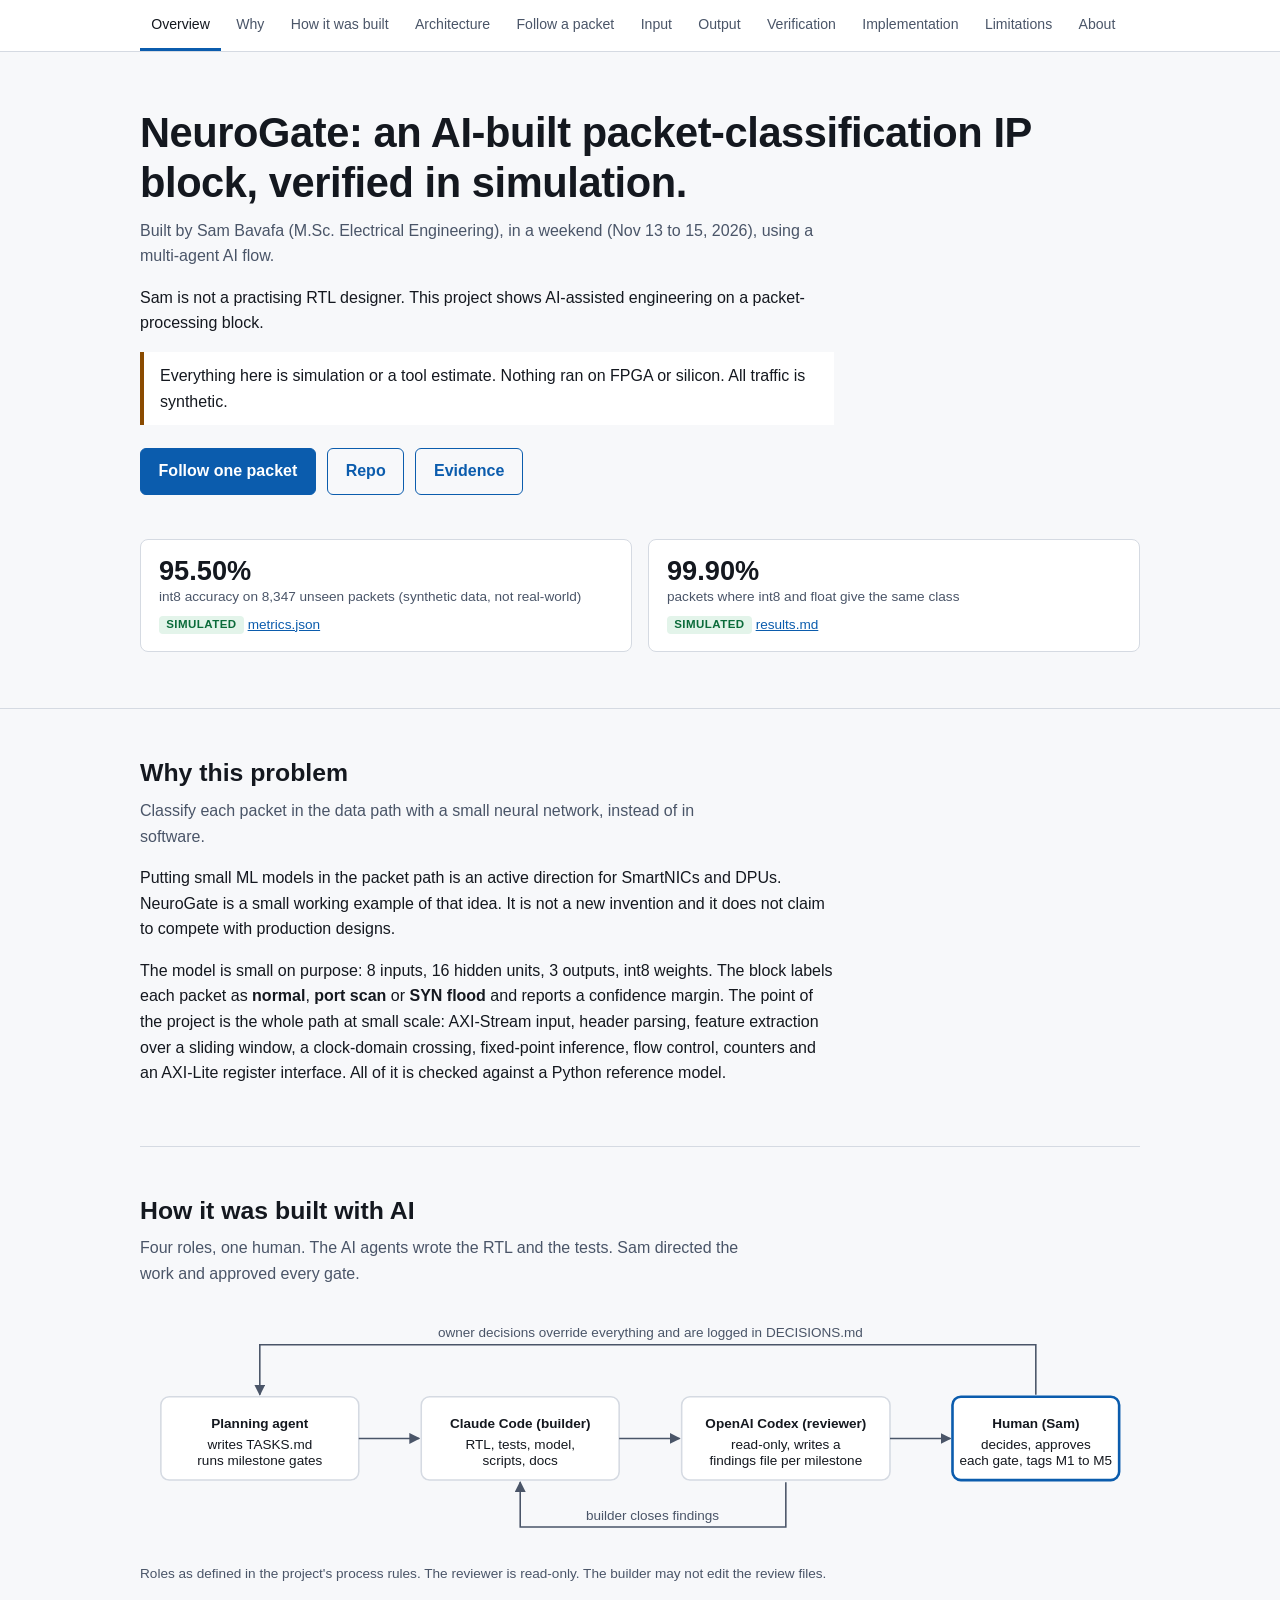
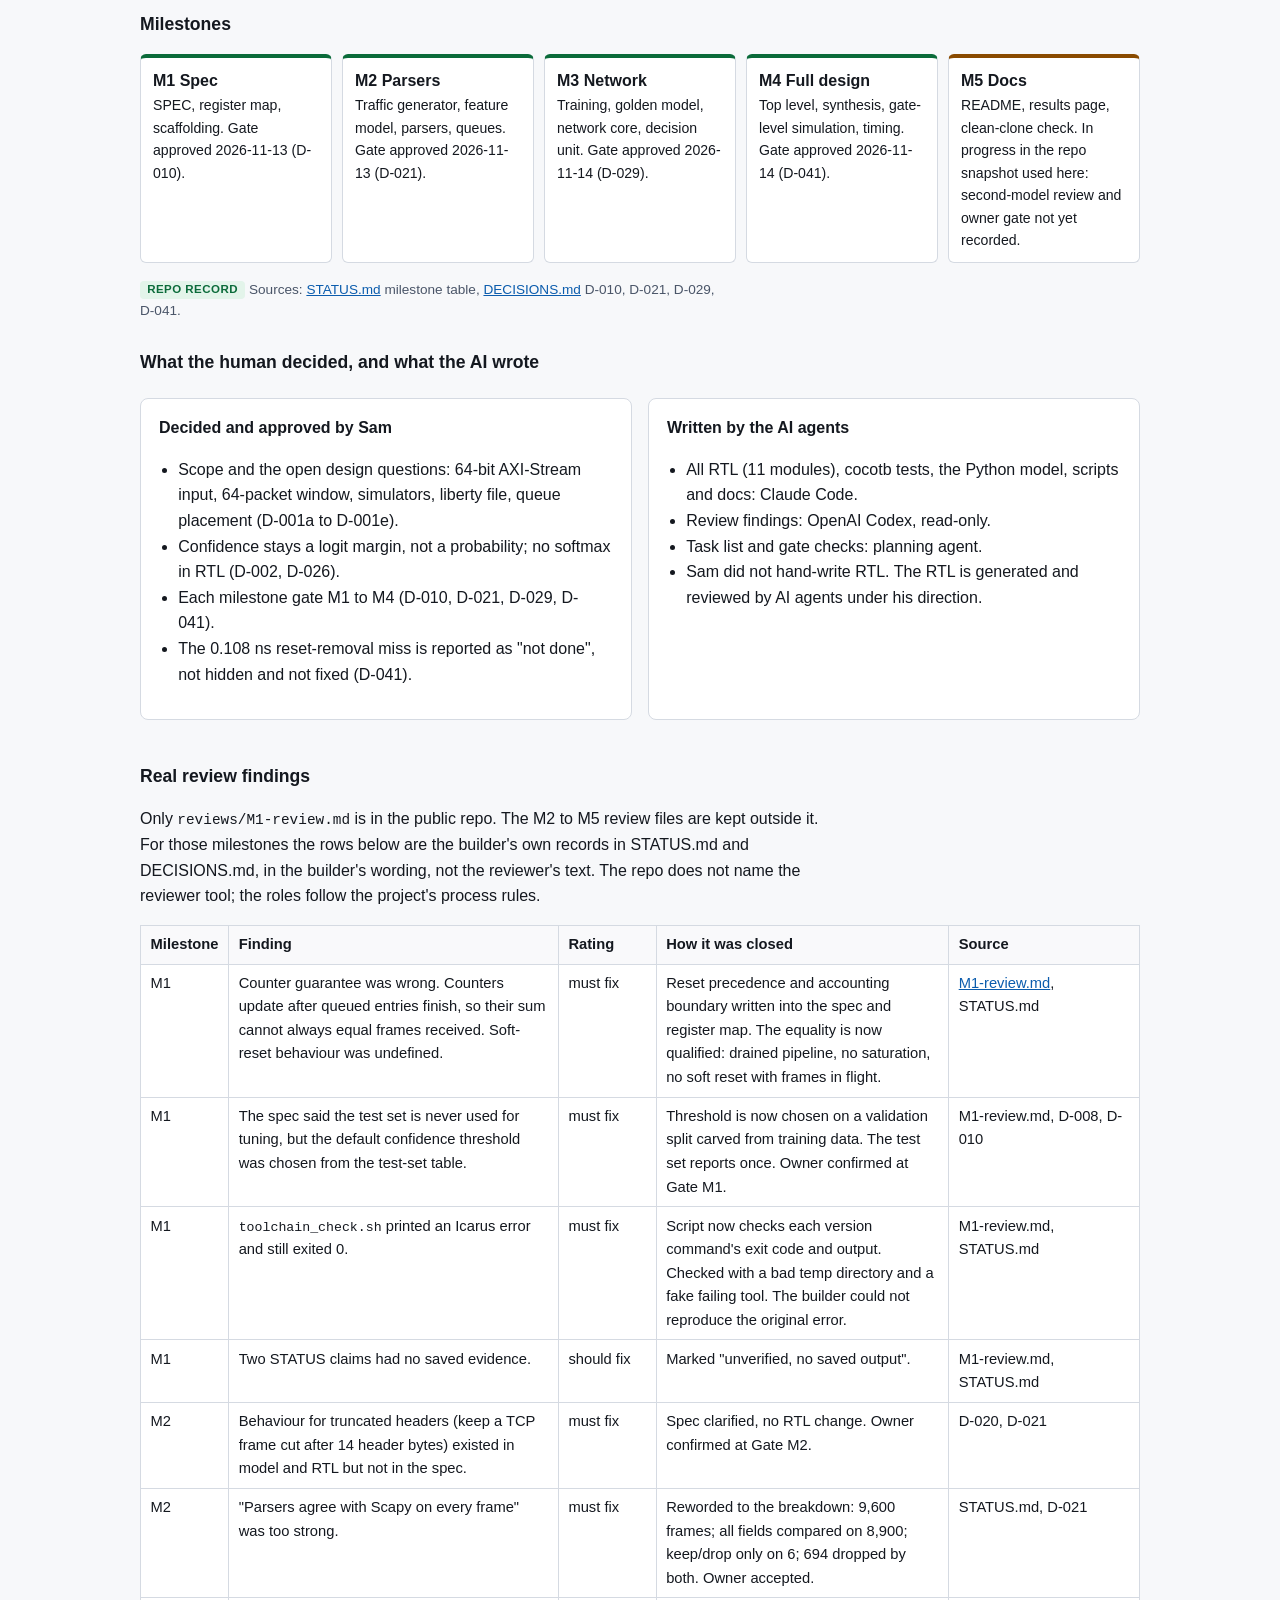
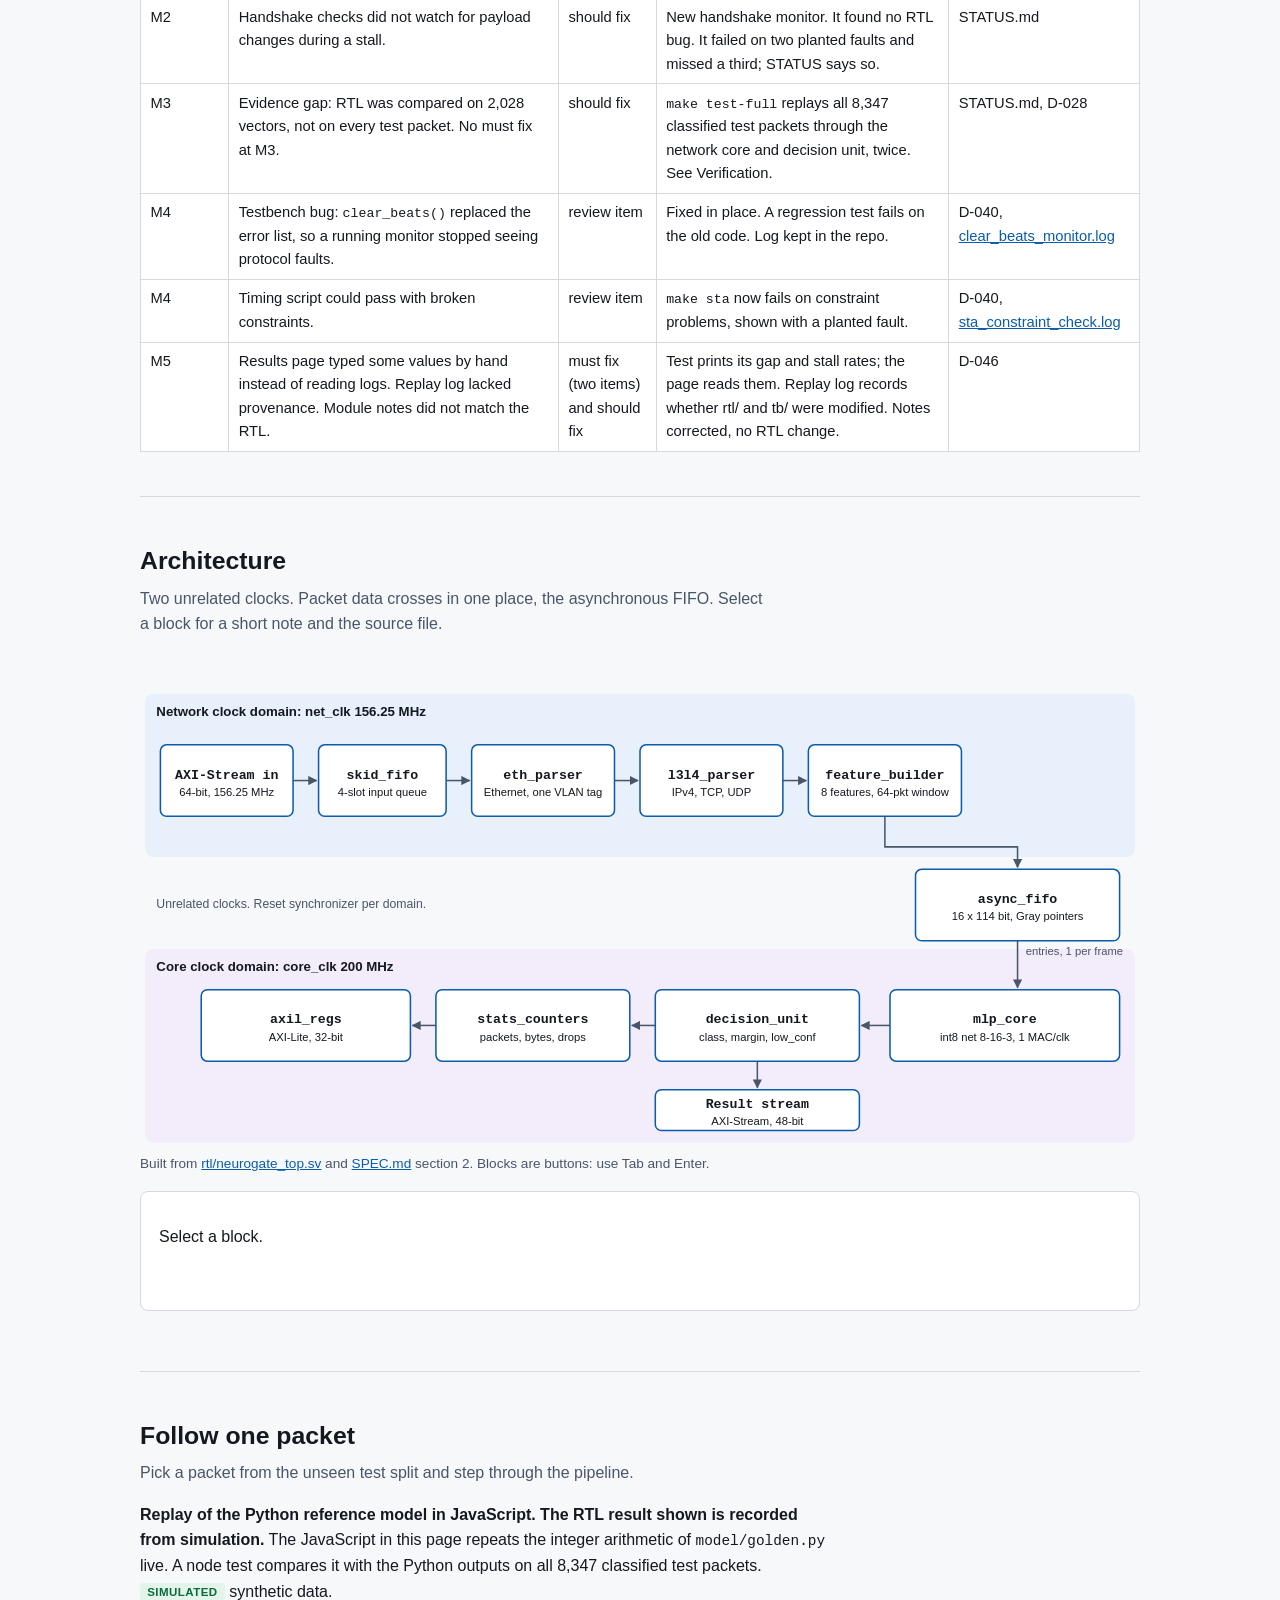
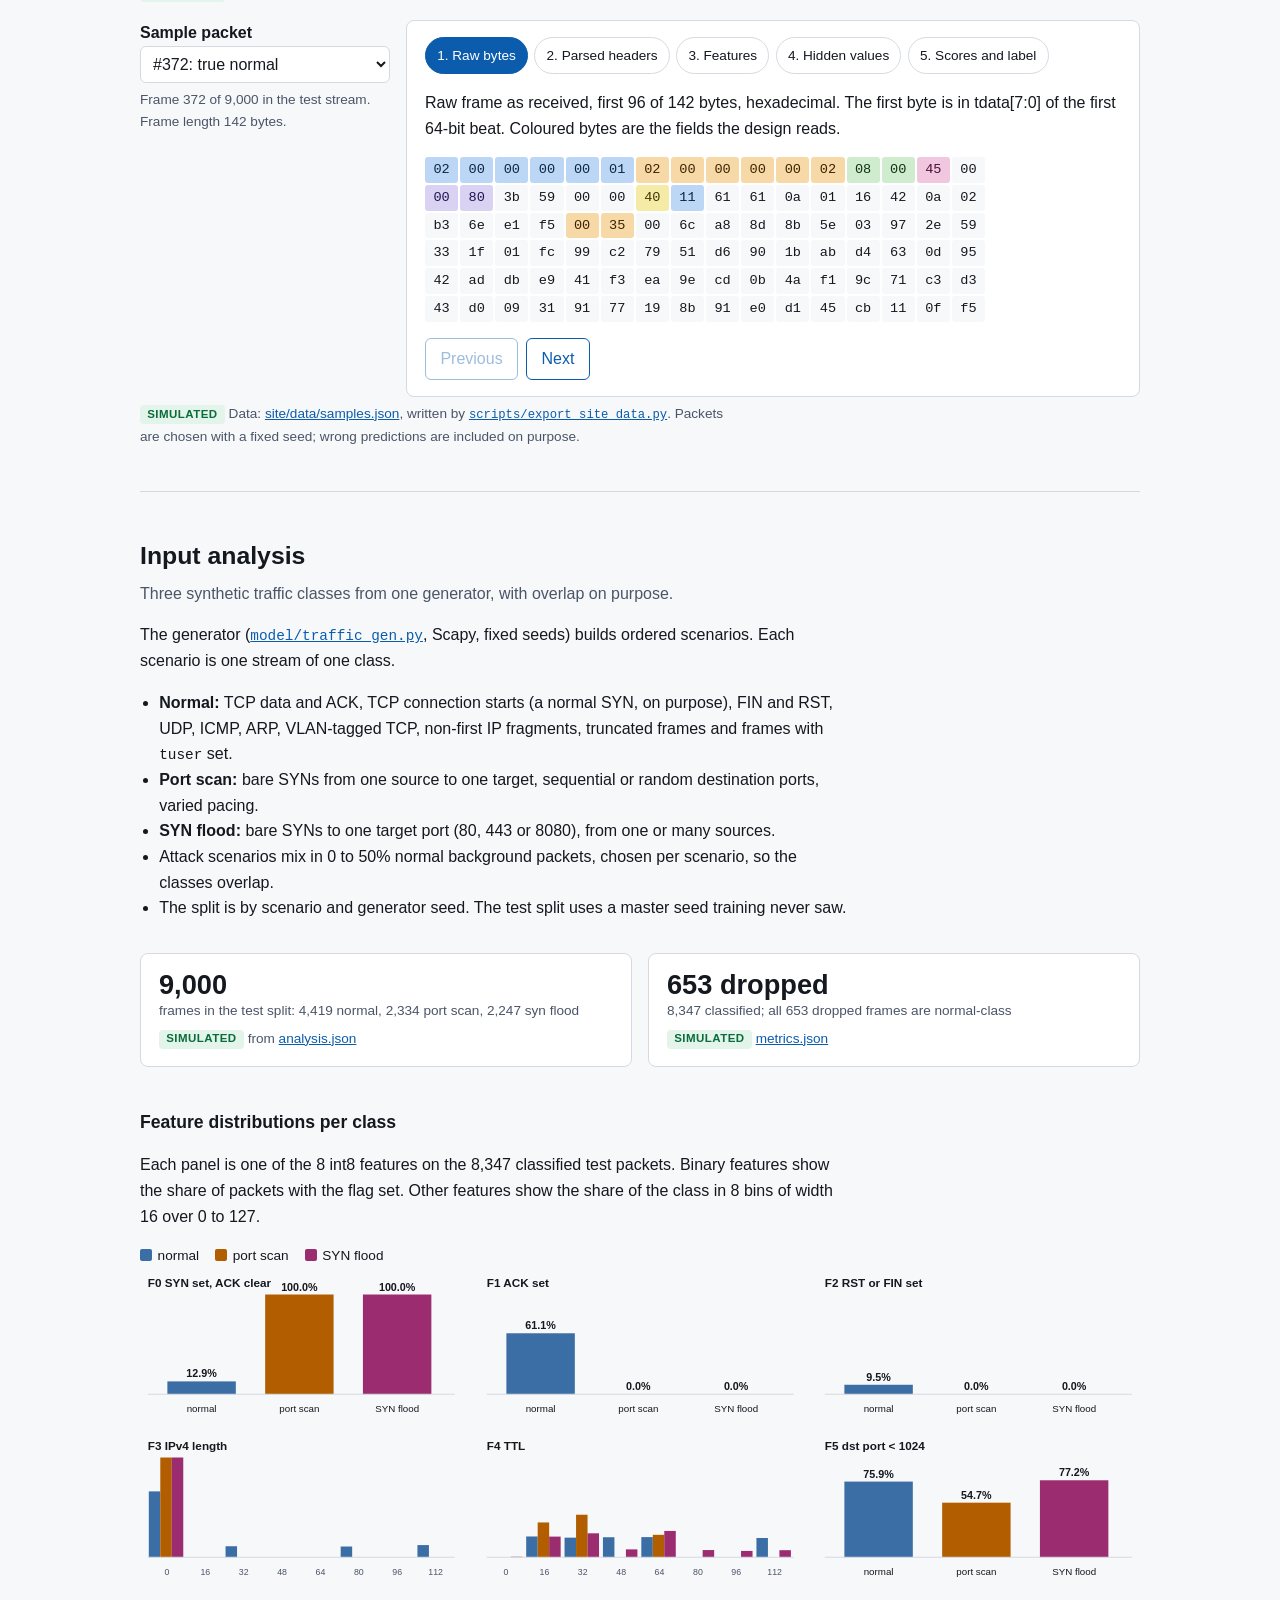
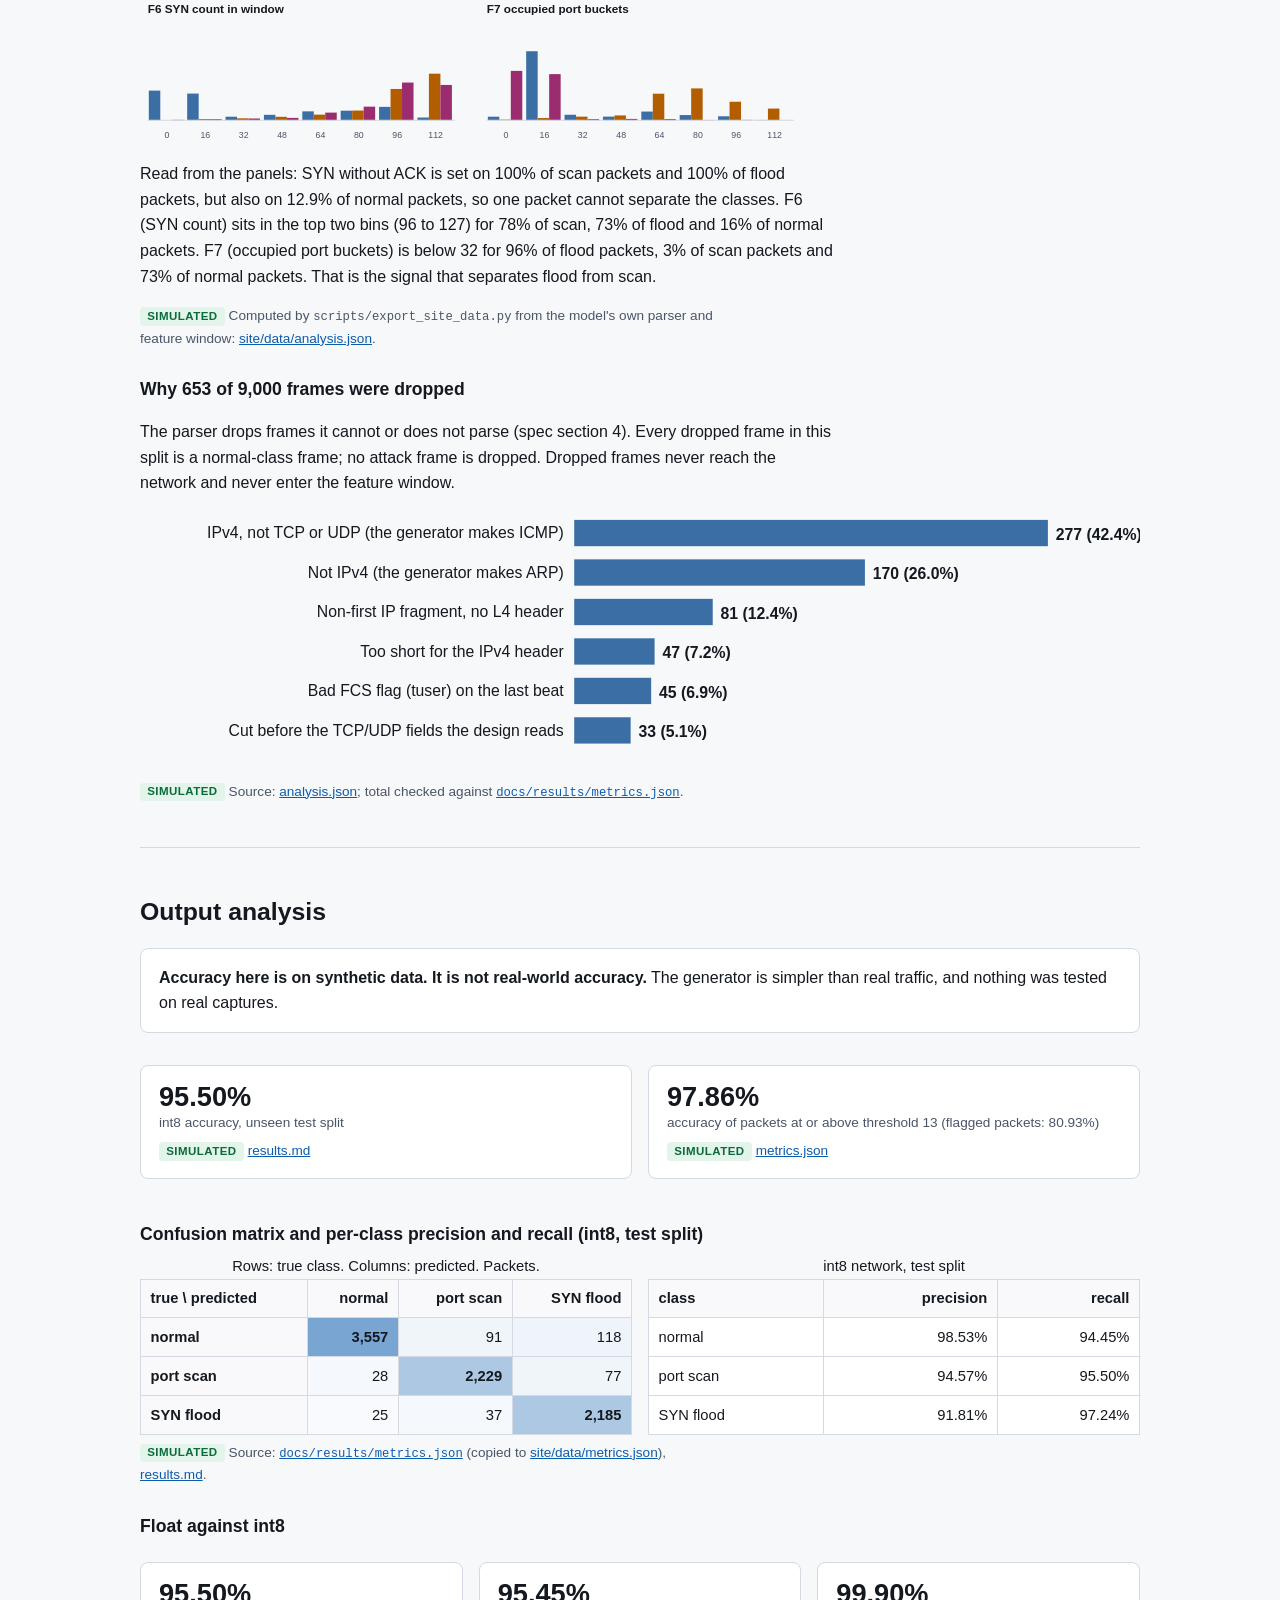
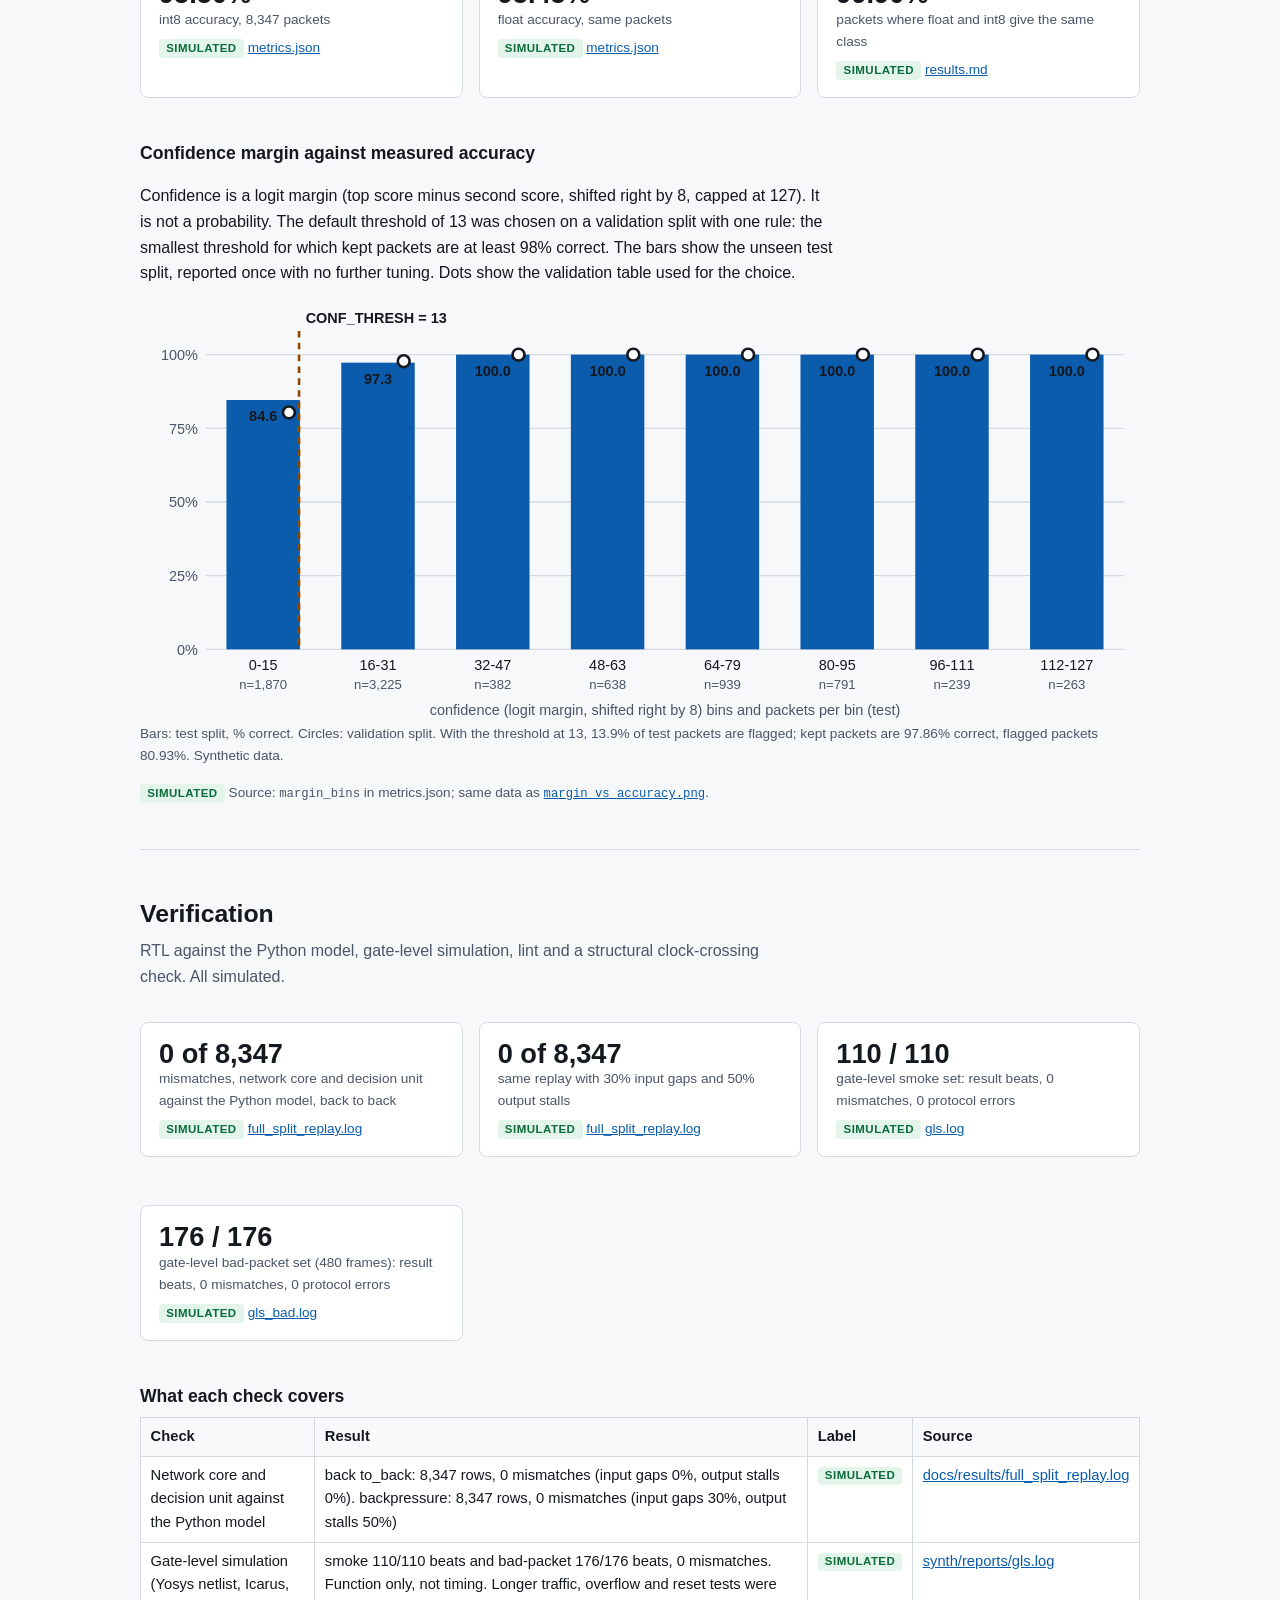
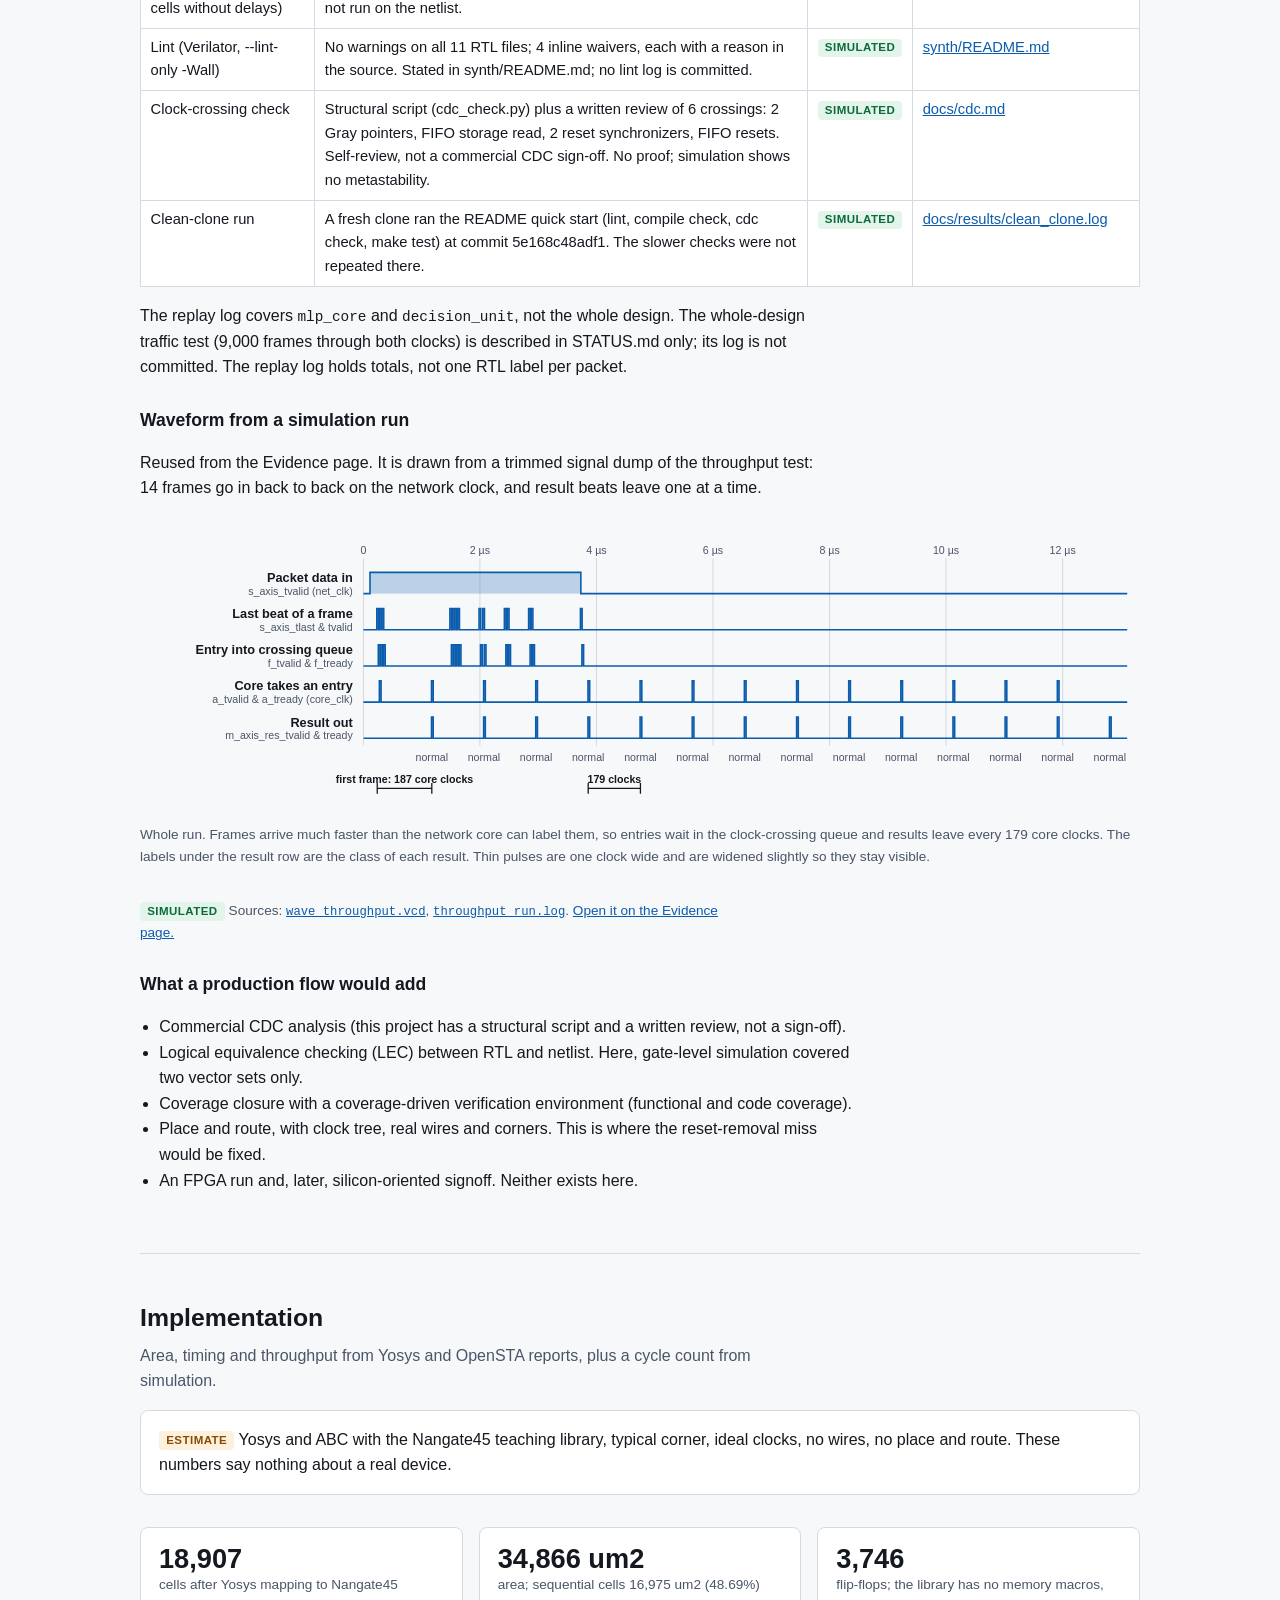
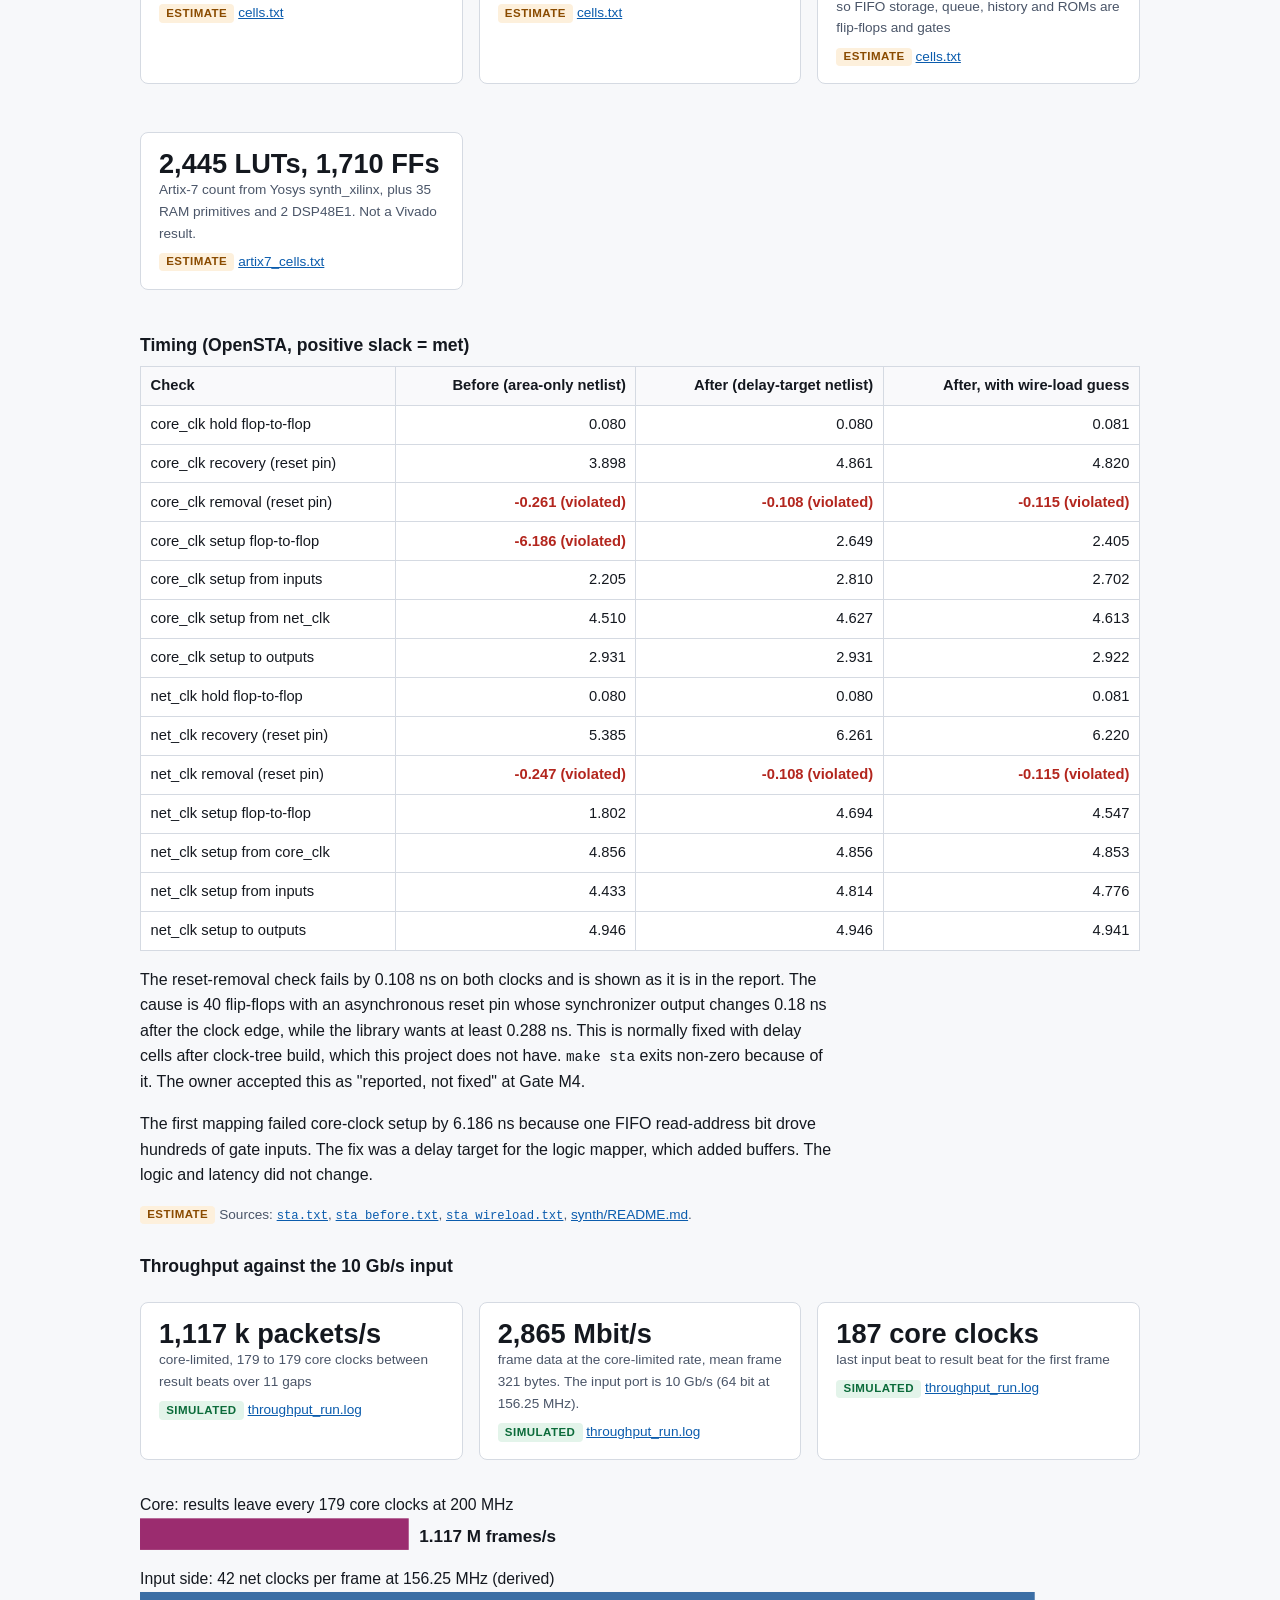
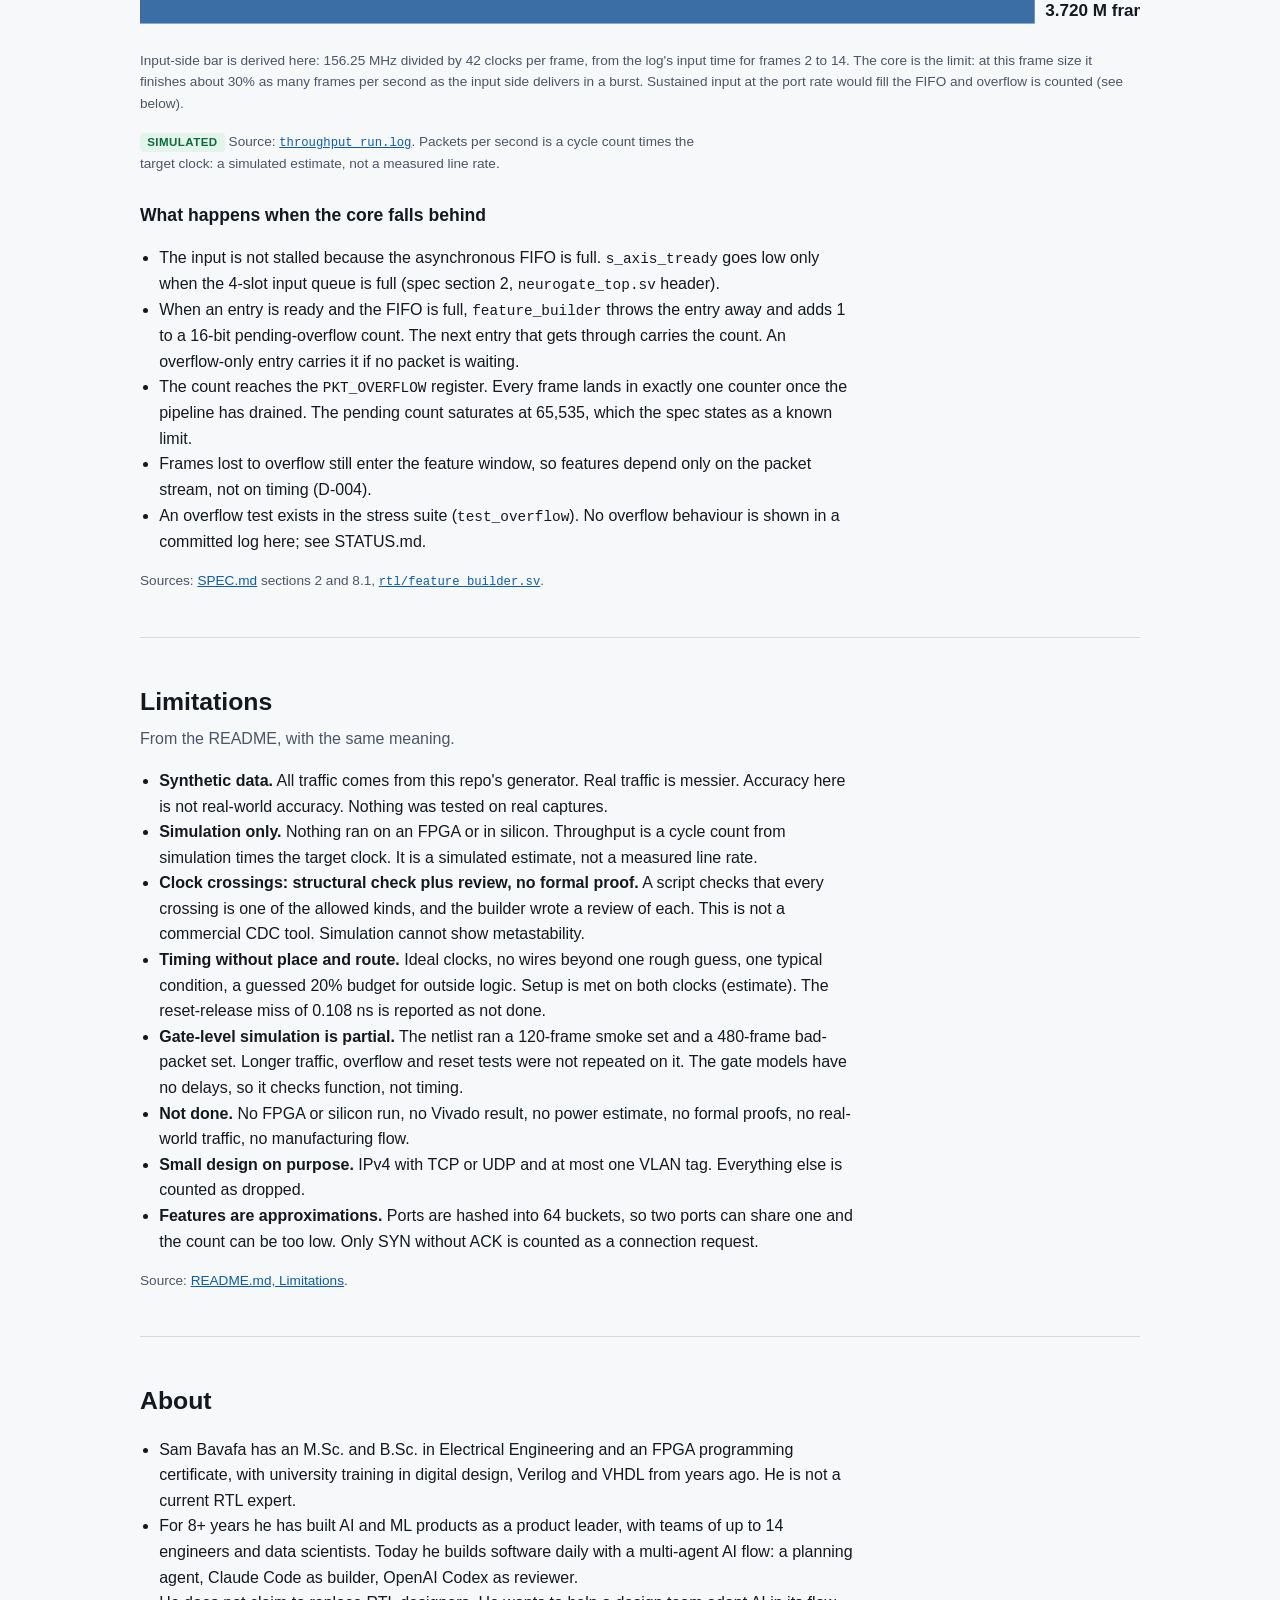
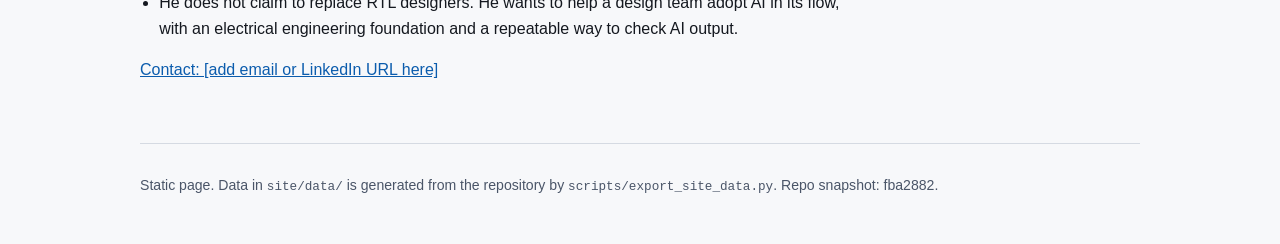
==== site/index.html @ a8fd0edd "Add static case-study site and data export script Static page in site/ (no build step) with charts d" ====
<!doctype html>
<html lang="en">
<head>
<meta charset="utf-8">
<meta name="viewport" content="width=device-width, initial-scale=1">
<title>NeuroGate case study: AI-built packet-classification IP block</title>
<meta name="description" content="A SystemVerilog packet pipeline with a small int8 neural network, built with a multi-agent AI flow and verified in simulation. All traffic is synthetic. Nothing ran on silicon or FPGA.">
<link rel="stylesheet" href="css/style.css">
</head>
<body>
<a class="skip" href="#main">Skip to content</a>
<nav class="top" aria-label="Sections">
  <ul id="menu">
    <li><a href="#top">Overview</a></li>
    <li><a href="#why">Why</a></li>
    <li><a href="#how">How it was built</a></li>
    <li><a href="#arch">Architecture</a></li>
    <li><a href="#follow">Follow a packet</a></li>
    <li><a href="#input">Input</a></li>
    <li><a href="#output">Output</a></li>
    <li><a href="#verify">Verification</a></li>
    <li><a href="#impl">Implementation</a></li>
    <li><a href="#limits">Limitations</a></li>
    <li><a href="#about">About</a></li>
  </ul>
</nav>

<header class="hero" id="top">
  <div class="wrap">
    <h1>NeuroGate: an AI-built packet-classification IP block, verified in simulation.</h1>
    <p class="by">Built by Sam Bavafa (M.Sc. Electrical Engineering), in a weekend (Nov 13 to 15, 2026), using a multi-agent AI flow.</p>
    <p>Sam is not a practising RTL designer. This project shows AI-assisted engineering on a packet-processing block.</p>
    <p class="caveat">Everything here is simulation or a tool estimate. Nothing ran on FPGA or silicon. All traffic is synthetic.</p>
    <div class="btns">
      <a class="btn primary" href="#follow">Follow one packet</a>
      <a class="btn" href="https://github.com/bavafa/neurogate">Repo</a>
      <a class="btn" href="https://bavafa.github.io/neurogate/">Evidence</a>
    </div>
    <div class="grid2" style="margin-top:28px" id="headline-stats" aria-live="polite"></div>
  </div>
</header>

<main id="main" class="wrap">

<section id="why">
  <h2>Why this problem</h2>
  <p class="lede">Classify each packet in the data path with a small neural network, instead of in software.</p>
  <p>Putting small ML models in the packet path is an active direction for SmartNICs and DPUs. NeuroGate is a small working example of that idea. It is not a new invention and it does not claim to compete with production designs.</p>
  <p>The model is small on purpose: 8 inputs, 16 hidden units, 3 outputs, int8 weights. The block labels each packet as <b>normal</b>, <b>port scan</b> or <b>SYN flood</b> and reports a confidence margin. The point of the project is the whole path at small scale: AXI-Stream input, header parsing, feature extraction over a sliding window, a clock-domain crossing, fixed-point inference, flow control, counters and an AXI-Lite register interface. All of it is checked against a Python reference model.</p>
</section>

<section id="how">
  <h2>How it was built with AI</h2>
  <p class="lede">Four roles, one human. The AI agents wrote the RTL and the tests. Sam directed the work and approved every gate.</p>

  <figure>
    <svg class="flow" viewBox="0 0 960 250" role="img" aria-labelledby="flow-t flow-d">
      <title id="flow-t">Multi-agent build flow</title>
      <desc id="flow-d">A planning agent writes the task list. Claude Code builds RTL, tests and the Python model. OpenAI Codex reviews each milestone read-only and writes findings to a separate file. Claude Code closes the findings. A human approves the milestone gate. The loop repeats for milestones M1 to M5.</desc>
      <defs><marker id="ah" viewBox="0 0 10 10" refX="9" refY="5" markerWidth="7" markerHeight="7" orient="auto"><path d="M0,0 L10,5 L0,10 z" style="fill:var(--muted);stroke:none"/></marker></defs>
      <rect x="20" y="90" width="190" height="80" rx="8"/><text class="h" x="115" y="120" text-anchor="middle">Planning agent</text><text x="115" y="140" text-anchor="middle">writes TASKS.md</text><text x="115" y="156" text-anchor="middle">runs milestone gates</text>
      <rect x="270" y="90" width="190" height="80" rx="8"/><text class="h" x="365" y="120" text-anchor="middle">Claude Code (builder)</text><text x="365" y="140" text-anchor="middle">RTL, tests, model,</text><text x="365" y="156" text-anchor="middle">scripts, docs</text>
      <rect x="520" y="90" width="200" height="80" rx="8"/><text class="h" x="620" y="120" text-anchor="middle">OpenAI Codex (reviewer)</text><text x="620" y="140" text-anchor="middle">read-only, writes a</text><text x="620" y="156" text-anchor="middle">findings file per milestone</text>
      <rect class="human" x="780" y="90" width="160" height="80" rx="8"/><text class="h" x="860" y="120" text-anchor="middle">Human (Sam)</text><text x="860" y="140" text-anchor="middle">decides, approves</text><text x="860" y="156" text-anchor="middle">each gate, tags M1 to M5</text>
      <path d="M210 130 H268" marker-end="url(#ah)"/><path d="M460 130 H518" marker-end="url(#ah)"/><path d="M720 130 H778" marker-end="url(#ah)"/>
      <path d="M620 172 V215 H365 V172" marker-end="url(#ah)"/><text x="492" y="208" text-anchor="middle" class="muted">builder closes findings</text>
      <path d="M860 88 V40 H115 V88" marker-end="url(#ah)"/><text x="490" y="33" text-anchor="middle" class="muted">owner decisions override everything and are logged in DECISIONS.md</text>
    </svg>
    <figcaption>Roles as defined in the project's process rules. The reviewer is read-only. The builder may not edit the review files.</figcaption>
  </figure>

  <h3>Milestones</h3>
  <ol class="timeline" id="timeline">
    <li><b>M1 Spec</b>SPEC, register map, scaffolding. Gate approved 2026-11-13 (D-010).</li>
    <li><b>M2 Parsers</b>Traffic generator, feature model, parsers, queues. Gate approved 2026-11-13 (D-021).</li>
    <li><b>M3 Network</b>Training, golden model, network core, decision unit. Gate approved 2026-11-14 (D-029).</li>
    <li><b>M4 Full design</b>Top level, synthesis, gate-level simulation, timing. Gate approved 2026-11-14 (D-041).</li>
    <li class="open"><b>M5 Docs</b>README, results page, clean-clone check. In progress in the repo snapshot used here: second-model review and owner gate not yet recorded.</li>
  </ol>
  <p class="src"><span class="tag sim">repo record</span> Sources: <a href="https://github.com/bavafa/neurogate/blob/main/STATUS.md">STATUS.md</a> milestone table, <a href="https://github.com/bavafa/neurogate/blob/main/DECISIONS.md">DECISIONS.md</a> D-010, D-021, D-029, D-041.</p>

  <h3>What the human decided, and what the AI wrote</h3>
  <div class="grid2">
    <div class="card"><b>Decided and approved by Sam</b>
      <ul class="plain">
        <li>Scope and the open design questions: 64-bit AXI-Stream input, 64-packet window, simulators, liberty file, queue placement (D-001a to D-001e).</li>
        <li>Confidence stays a logit margin, not a probability; no softmax in RTL (D-002, D-026).</li>
        <li>Each milestone gate M1 to M4 (D-010, D-021, D-029, D-041).</li>
        <li>The 0.108 ns reset-removal miss is reported as "not done", not hidden and not fixed (D-041).</li>
      </ul></div>
    <div class="card"><b>Written by the AI agents</b>
      <ul class="plain">
        <li>All RTL (11 modules), cocotb tests, the Python model, scripts and docs: Claude Code.</li>
        <li>Review findings: OpenAI Codex, read-only.</li>
        <li>Task list and gate checks: planning agent.</li>
        <li>Sam did not hand-write RTL. The RTL is generated and reviewed by AI agents under his direction.</li>
      </ul></div>
  </div>

  <h3>Real review findings</h3>
  <p>Only <code>reviews/M1-review.md</code> is in the public repo. The M2 to M5 review files are kept outside it. For those milestones the rows below are the builder's own records in STATUS.md and DECISIONS.md, in the builder's wording, not the reviewer's text. The repo does not name the reviewer tool; the roles follow the project's process rules.</p>
  <div class="tablewrap"><table id="findings">
    <thead><tr><th>Milestone</th><th>Finding</th><th>Rating</th><th>How it was closed</th><th>Source</th></tr></thead>
    <tbody>
      <tr><td>M1</td><td>Counter guarantee was wrong. Counters update after queued entries finish, so their sum cannot always equal frames received. Soft-reset behaviour was undefined.</td><td>must fix</td><td>Reset precedence and accounting boundary written into the spec and register map. The equality is now qualified: drained pipeline, no saturation, no soft reset with frames in flight.</td><td><a href="https://github.com/bavafa/neurogate/blob/main/reviews/M1-review.md">M1-review.md</a>, STATUS.md</td></tr>
      <tr><td>M1</td><td>The spec said the test set is never used for tuning, but the default confidence threshold was chosen from the test-set table.</td><td>must fix</td><td>Threshold is now chosen on a validation split carved from training data. The test set reports once. Owner confirmed at Gate M1.</td><td>M1-review.md, D-008, D-010</td></tr>
      <tr><td>M1</td><td><code>toolchain_check.sh</code> printed an Icarus error and still exited 0.</td><td>must fix</td><td>Script now checks each version command's exit code and output. Checked with a bad temp directory and a fake failing tool. The builder could not reproduce the original error.</td><td>M1-review.md, STATUS.md</td></tr>
      <tr><td>M1</td><td>Two STATUS claims had no saved evidence.</td><td>should fix</td><td>Marked "unverified, no saved output".</td><td>M1-review.md, STATUS.md</td></tr>
      <tr><td>M2</td><td>Behaviour for truncated headers (keep a TCP frame cut after 14 header bytes) existed in model and RTL but not in the spec.</td><td>must fix</td><td>Spec clarified, no RTL change. Owner confirmed at Gate M2.</td><td>D-020, D-021</td></tr>
      <tr><td>M2</td><td>"Parsers agree with Scapy on every frame" was too strong.</td><td>must fix</td><td>Reworded to the breakdown: 9,600 frames; all fields compared on 8,900; keep/drop only on 6; 694 dropped by both. Owner accepted.</td><td>STATUS.md, D-021</td></tr>
      <tr><td>M2</td><td>Handshake checks did not watch for payload changes during a stall.</td><td>should fix</td><td>New handshake monitor. It found no RTL bug. It failed on two planted faults and missed a third; STATUS says so.</td><td>STATUS.md</td></tr>
      <tr><td>M3</td><td>Evidence gap: RTL was compared on 2,028 vectors, not on every test packet. No must fix at M3.</td><td>should fix</td><td><code>make test-full</code> replays all 8,347 classified test packets through the network core and decision unit, twice. See Verification.</td><td>STATUS.md, D-028</td></tr>
      <tr><td>M4</td><td>Testbench bug: <code>clear_beats()</code> replaced the error list, so a running monitor stopped seeing protocol faults.</td><td>review item</td><td>Fixed in place. A regression test fails on the old code. Log kept in the repo.</td><td>D-040, <a href="https://github.com/bavafa/neurogate/blob/main/tb/evidence/clear_beats_monitor.log">clear_beats_monitor.log</a></td></tr>
      <tr><td>M4</td><td>Timing script could pass with broken constraints.</td><td>review item</td><td><code>make sta</code> now fails on constraint problems, shown with a planted fault.</td><td>D-040, <a href="https://github.com/bavafa/neurogate/blob/main/synth/reports/sta_constraint_check.log">sta_constraint_check.log</a></td></tr>
      <tr><td>M5</td><td>Results page typed some values by hand instead of reading logs. Replay log lacked provenance. Module notes did not match the RTL.</td><td>must fix (two items) and should fix</td><td>Test prints its gap and stall rates; the page reads them. Replay log records whether rtl/ and tb/ were modified. Notes corrected, no RTL change.</td><td>D-046</td></tr>
    </tbody></table></div>
</section>

<section id="arch">
  <h2>Architecture</h2>
  <p class="lede">Two unrelated clocks. Packet data crosses in one place, the asynchronous FIFO. Select a block for a short note and the source file.</p>
  <figure>
    <div id="archbox"></div>
    <figcaption>Built from <a href="https://github.com/bavafa/neurogate/blob/main/rtl/neurogate_top.sv">rtl/neurogate_top.sv</a> and <a href="https://github.com/bavafa/neurogate/blob/main/SPEC.md">SPEC.md</a> section 2. Blocks are buttons: use Tab and Enter.</figcaption>
  </figure>
  <div class="card" id="blocknote" aria-live="polite"><p>Select a block.</p></div>
</section>

<section id="follow">
  <h2>Follow one packet</h2>
  <p class="lede">Pick a packet from the unseen test split and step through the pipeline.</p>
  <p><b>Replay of the Python reference model in JavaScript. The RTL result shown is recorded from simulation.</b> The JavaScript in this page repeats the integer arithmetic of <code>model/golden.py</code> live. A node test compares it with the Python outputs on all 8,347 classified test packets. <span class="tag sim">simulated</span> synthetic data.</p>
  <div class="stepper">
    <div>
      <label for="pick"><b>Sample packet</b></label>
      <select id="pick"></select>
      <p class="src" id="pickinfo"></p>
    </div>
    <div class="card" style="margin:0">
      <ol class="steps" id="steps" aria-label="Pipeline steps"></ol>
      <div id="stepbody" aria-live="polite"></div>
      <div class="nextprev"><button id="prev">Previous</button><button id="next">Next</button></div>
    </div>
  </div>
  <p class="src"><span class="tag sim">simulated</span> Data: <a href="data/samples.json">site/data/samples.json</a>, written by <a href="https://github.com/bavafa/neurogate/blob/main/scripts/export_site_data.py"><code>scripts/export_site_data.py</code></a>. Packets are chosen with a fixed seed; wrong predictions are included on purpose.</p>
</section>

<section id="input">
  <h2>Input analysis</h2>
  <p class="lede">Three synthetic traffic classes from one generator, with overlap on purpose.</p>
  <p>The generator (<a href="https://github.com/bavafa/neurogate/blob/main/model/traffic_gen.py"><code>model/traffic_gen.py</code></a>, Scapy, fixed seeds) builds ordered scenarios. Each scenario is one stream of one class.</p>
  <ul class="plain">
    <li><b>Normal:</b> TCP data and ACK, TCP connection starts (a normal SYN, on purpose), FIN and RST, UDP, ICMP, ARP, VLAN-tagged TCP, non-first IP fragments, truncated frames and frames with <code>tuser</code> set.</li>
    <li><b>Port scan:</b> bare SYNs from one source to one target, sequential or random destination ports, varied pacing.</li>
    <li><b>SYN flood:</b> bare SYNs to one target port (80, 443 or 8080), from one or many sources.</li>
    <li>Attack scenarios mix in 0 to 50% normal background packets, chosen per scenario, so the classes overlap.</li>
    <li>The split is by scenario and generator seed. The test split uses a master seed training never saw.</li>
  </ul>
  <div id="inputstats" class="grid2"></div>

  <h3>Feature distributions per class</h3>
  <p>Each panel is one of the 8 int8 features on the 8,347 classified test packets. Binary features show the share of packets with the flag set. Other features show the share of the class in 8 bins of width 16 over 0 to 127.</p>
  <div class="legend" id="classlegend"></div>
  <div id="featgrid" class="grid2"></div>
  <p id="featnotes"></p>
  <p class="src"><span class="tag sim">simulated</span> Computed by <code>scripts/export_site_data.py</code> from the model's own parser and feature window: <a href="data/analysis.json">site/data/analysis.json</a>.</p>

  <h3>Why 653 of 9,000 frames were dropped</h3>
  <p>The parser drops frames it cannot or does not parse (spec section 4). Every dropped frame in this split is a normal-class frame; no attack frame is dropped. Dropped frames never reach the network and never enter the feature window.</p>
  <figure><div id="dropchart"></div></figure>
  <p class="src"><span class="tag sim">simulated</span> Source: <a href="data/analysis.json">analysis.json</a>; total checked against <a href="https://github.com/bavafa/neurogate/blob/main/docs/results/metrics.json"><code>docs/results/metrics.json</code></a>.</p>
</section>

<section id="output">
  <h2>Output analysis</h2>
  <div class="card"><b>Accuracy here is on synthetic data. It is not real-world accuracy.</b> The generator is simpler than real traffic, and nothing was tested on real captures.</div>
  <div id="outstats" class="grid2"></div>

  <h3>Confusion matrix and per-class precision and recall (int8, test split)</h3>
  <div class="grid2"><div class="tablewrap" id="cm"></div><div class="tablewrap" id="prt"></div></div>
  <p class="src"><span class="tag sim">simulated</span> Source: <a href="https://github.com/bavafa/neurogate/blob/main/docs/results/metrics.json"><code>docs/results/metrics.json</code></a> (copied to <a href="data/metrics.json">site/data/metrics.json</a>), <a href="https://github.com/bavafa/neurogate/blob/main/docs/results/results.md">results.md</a>.</p>

  <h3>Float against int8</h3>
  <div id="fi"></div>

  <h3>Confidence margin against measured accuracy</h3>
  <p>Confidence is a logit margin (top score minus second score, shifted right by 8, capped at 127). It is not a probability. The default threshold of 13 was chosen on a validation split with one rule: the smallest threshold for which kept packets are at least 98% correct. The bars show the unseen test split, reported once with no further tuning. Dots show the validation table used for the choice.</p>
  <figure><div id="marginchart"></div><figcaption id="margincap"></figcaption></figure>
  <p class="src"><span class="tag sim">simulated</span> Source: <code>margin_bins</code> in metrics.json; same data as <a href="https://github.com/bavafa/neurogate/blob/main/docs/results/margin_vs_accuracy.png"><code>margin_vs_accuracy.png</code></a>.</p>
</section>

<section id="verify">
  <h2>Verification</h2>
  <p class="lede">RTL against the Python model, gate-level simulation, lint and a structural clock-crossing check. All simulated.</p>
  <div id="verifystats" class="grid2"></div>
  <h3>What each check covers</h3>
  <div class="tablewrap"><table>
    <thead><tr><th>Check</th><th>Result</th><th>Label</th><th>Source</th></tr></thead>
    <tbody id="verifytable"></tbody></table></div>
  <p>The replay log covers <code>mlp_core</code> and <code>decision_unit</code>, not the whole design. The whole-design traffic test (9,000 frames through both clocks) is described in STATUS.md only; its log is not committed. The replay log holds totals, not one RTL label per packet.</p>

  <h3>Waveform from a simulation run</h3>
  <p>Reused from the Evidence page. It is drawn from a trimmed signal dump of the throughput test: 14 frames go in back to back on the network clock, and result beats leave one at a time.</p>
  <figure><div class="wavebox" id="wave" role="group" aria-label="Timing diagram of the throughput run"><p>Loading waveform.</p></div></figure>
  <p class="src"><span class="tag sim">simulated</span> Sources: <a href="https://github.com/bavafa/neurogate/blob/main/docs/results/wave_throughput.vcd"><code>wave_throughput.vcd</code></a>, <a href="https://github.com/bavafa/neurogate/blob/main/docs/results/throughput_run.log"><code>throughput_run.log</code></a>. <a href="https://bavafa.github.io/neurogate/#waveform">Open it on the Evidence page.</a></p>

  <h3>What a production flow would add</h3>
  <ul class="plain">
    <li>Commercial CDC analysis (this project has a structural script and a written review, not a sign-off).</li>
    <li>Logical equivalence checking (LEC) between RTL and netlist. Here, gate-level simulation covered two vector sets only.</li>
    <li>Coverage closure with a coverage-driven verification environment (functional and code coverage).</li>
    <li>Place and route, with clock tree, real wires and corners. This is where the reset-removal miss would be fixed.</li>
    <li>An FPGA run and, later, silicon-oriented signoff. Neither exists here.</li>
  </ul>
</section>

<section id="impl">
  <h2>Implementation</h2>
  <p class="lede">Area, timing and throughput from Yosys and OpenSTA reports, plus a cycle count from simulation.</p>
  <div class="card"><span class="tag est">estimate</span> Yosys and ABC with the Nangate45 teaching library, typical corner, ideal clocks, no wires, no place and route. These numbers say nothing about a real device.</div>
  <div id="implstats" class="grid2"></div>

  <h3>Timing (OpenSTA, positive slack = met)</h3>
  <div class="tablewrap"><table id="timing"></table></div>
  <p>The reset-removal check fails by 0.108 ns on both clocks and is shown as it is in the report. The cause is 40 flip-flops with an asynchronous reset pin whose synchronizer output changes 0.18 ns after the clock edge, while the library wants at least 0.288 ns. This is normally fixed with delay cells after clock-tree build, which this project does not have. <code>make sta</code> exits non-zero because of it. The owner accepted this as "reported, not fixed" at Gate M4.</p>
  <p>The first mapping failed core-clock setup by 6.186 ns because one FIFO read-address bit drove hundreds of gate inputs. The fix was a delay target for the logic mapper, which added buffers. The logic and latency did not change.</p>
  <p class="src"><span class="tag est">estimate</span> Sources: <a href="https://github.com/bavafa/neurogate/blob/main/synth/reports/sta.txt"><code>sta.txt</code></a>, <a href="https://github.com/bavafa/neurogate/blob/main/synth/reports/sta_before.txt"><code>sta_before.txt</code></a>, <a href="https://github.com/bavafa/neurogate/blob/main/synth/reports/sta_wireload.txt"><code>sta_wireload.txt</code></a>, <a href="https://github.com/bavafa/neurogate/blob/main/synth/README.md">synth/README.md</a>.</p>

  <h3>Throughput against the 10 Gb/s input</h3>
  <div id="thr"></div>
  <p class="src"><span class="tag sim">simulated</span> Source: <a href="https://github.com/bavafa/neurogate/blob/main/docs/results/throughput_run.log"><code>throughput_run.log</code></a>. Packets per second is a cycle count times the target clock: a simulated estimate, not a measured line rate.</p>

  <h3>What happens when the core falls behind</h3>
  <ul class="plain">
    <li>The input is not stalled because the asynchronous FIFO is full. <code>s_axis_tready</code> goes low only when the 4-slot input queue is full (spec section 2, <code>neurogate_top.sv</code> header).</li>
    <li>When an entry is ready and the FIFO is full, <code>feature_builder</code> throws the entry away and adds 1 to a 16-bit pending-overflow count. The next entry that gets through carries the count. An overflow-only entry carries it if no packet is waiting.</li>
    <li>The count reaches the <code>PKT_OVERFLOW</code> register. Every frame lands in exactly one counter once the pipeline has drained. The pending count saturates at 65,535, which the spec states as a known limit.</li>
    <li>Frames lost to overflow still enter the feature window, so features depend only on the packet stream, not on timing (D-004).</li>
    <li>An overflow test exists in the stress suite (<code>test_overflow</code>). No overflow behaviour is shown in a committed log here; see STATUS.md.</li>
  </ul>
  <p class="src">Sources: <a href="https://github.com/bavafa/neurogate/blob/main/SPEC.md">SPEC.md</a> sections 2 and 8.1, <a href="https://github.com/bavafa/neurogate/blob/main/rtl/feature_builder.sv"><code>rtl/feature_builder.sv</code></a>.</p>
</section>

<section id="limits">
  <h2>Limitations</h2>
  <p class="lede">From the README, with the same meaning.</p>
  <ul class="plain">
    <li><b>Synthetic data.</b> All traffic comes from this repo's generator. Real traffic is messier. Accuracy here is not real-world accuracy. Nothing was tested on real captures.</li>
    <li><b>Simulation only.</b> Nothing ran on an FPGA or in silicon. Throughput is a cycle count from simulation times the target clock. It is a simulated estimate, not a measured line rate.</li>
    <li><b>Clock crossings: structural check plus review, no formal proof.</b> A script checks that every crossing is one of the allowed kinds, and the builder wrote a review of each. This is not a commercial CDC tool. Simulation cannot show metastability.</li>
    <li><b>Timing without place and route.</b> Ideal clocks, no wires beyond one rough guess, one typical condition, a guessed 20% budget for outside logic. Setup is met on both clocks (estimate). The reset-release miss of 0.108 ns is reported as not done.</li>
    <li><b>Gate-level simulation is partial.</b> The netlist ran a 120-frame smoke set and a 480-frame bad-packet set. Longer traffic, overflow and reset tests were not repeated on it. The gate models have no delays, so it checks function, not timing.</li>
    <li><b>Not done.</b> No FPGA or silicon run, no Vivado result, no power estimate, no formal proofs, no real-world traffic, no manufacturing flow.</li>
    <li><b>Small design on purpose.</b> IPv4 with TCP or UDP and at most one VLAN tag. Everything else is counted as dropped.</li>
    <li><b>Features are approximations.</b> Ports are hashed into 64 buckets, so two ports can share one and the count can be too low. Only SYN without ACK is counted as a connection request.</li>
  </ul>
  <p class="src">Source: <a href="https://github.com/bavafa/neurogate/blob/main/README.md#limitations">README.md, Limitations</a>.</p>
</section>

<section id="about">
  <h2>About</h2>
  <ul class="plain">
    <li>Sam Bavafa has an M.Sc. and B.Sc. in Electrical Engineering and an FPGA programming certificate, with university training in digital design, Verilog and VHDL from years ago. He is not a current RTL expert.</li>
    <li>For 8+ years he has built AI and ML products as a product leader, with teams of up to 14 engineers and data scientists. Today he builds software daily with a multi-agent AI flow: a planning agent, Claude Code as builder, OpenAI Codex as reviewer.</li>
    <li>He does not claim to replace RTL designers. He wants to help a design team adopt AI in its flow, with an electrical engineering foundation and a repeatable way to check AI output.</li>
  </ul>
  <p><a href="#" id="contact">Contact: [add email or LinkedIn URL here]</a></p>
</section>
</main>
<footer><div class="wrap">Static page. Data in <code>site/data/</code> is generated from the repository by <code>scripts/export_site_data.py</code>. Repo snapshot: <span id="commit"></span>.</div></footer>
<script type="module" src="js/app.js"></script>
</body>
</html>
---- site/css/style.css ----
/* NeuroGate case study. Plain CSS, no build step. Light and dark follow the OS setting. */
:root {
  --bg: #f7f8fa; --panel: #ffffff; --ink: #14181f; --muted: #4a5568; --line: #d5dae2;
  --accent: #0b5cad; --accent-ink: #ffffff; --focus: #b45309;
  --sim: #0b6b3a; --sim-bg: #e3f4ea; --est: #8a4b00; --est-bg: #fdf0dc;
  --c-normal: #3b6ea5; --c-scan: #b25e00; --c-flood: #9b2c6f;   /* class colours, also told apart by label */
  --net: #e8f0fb; --core: #f3ecfa; --cross: #fff3d6;
  --mono: ui-monospace, "SF Mono", Menlo, Consolas, monospace;
  --sans: -apple-system, BlinkMacSystemFont, "Segoe UI", Roboto, Helvetica, Arial, sans-serif;
}
@media (prefers-color-scheme: dark) {
  :root {
    --bg: #0e1218; --panel: #161c25; --ink: #e8ecf2; --muted: #a8b3c3; --line: #2c3544;
    --accent: #6cb2ff; --accent-ink: #08111c; --focus: #ffb454;
    --sim: #7ee2a8; --sim-bg: #123524; --est: #ffc27a; --est-bg: #3a2810;
    --c-normal: #7fb0e6; --c-scan: #f2a64b; --c-flood: #e58ac0;
    --net: #16263b; --core: #271d38; --cross: #3a3012;
  }
}
* { box-sizing: border-box; }
html { scroll-behavior: smooth; scroll-padding-top: 64px; }
body { margin: 0; background: var(--bg); color: var(--ink); font: 16px/1.6 var(--sans); }
a { color: var(--accent); }
a:focus-visible, button:focus-visible, select:focus-visible, [tabindex]:focus-visible { outline: 3px solid var(--focus); outline-offset: 2px; }
code, .mono { font-family: var(--mono); font-size: .9em; }
.skip { position: absolute; left: -999px; top: 0; background: var(--panel); padding: .5rem 1rem; z-index: 20; }
.skip:focus { left: 0; }
.wrap { max-width: 1040px; margin: 0 auto; padding: 0 20px; }

nav.top { position: sticky; top: 0; z-index: 10; background: var(--panel); border-bottom: 1px solid var(--line); }
nav.top ul { list-style: none; margin: 0; padding: 0 20px; display: flex; gap: .25rem; overflow-x: auto; max-width: 1040px; margin: 0 auto; }
nav.top a { display: block; padding: .8rem .7rem; text-decoration: none; color: var(--muted); font-size: .88rem; white-space: nowrap; border-bottom: 3px solid transparent; }
nav.top a[aria-current="true"] { color: var(--ink); border-bottom-color: var(--accent); }
nav.top a:hover { color: var(--ink); }

header.hero { padding: 56px 0 40px; border-bottom: 1px solid var(--line); }
.hero h1 { font-size: clamp(1.7rem, 4.2vw, 2.6rem); line-height: 1.2; margin: 0 0 .6rem; letter-spacing: -.01em; }
.hero .by { color: var(--muted); margin: 0 0 1rem; }
.hero .caveat { border-left: 4px solid var(--est); background: var(--panel); padding: .7rem 1rem; margin: .6rem 0; }
.btns { display: flex; flex-wrap: wrap; gap: .7rem; margin-top: 1.4rem; }
.btn { display: inline-block; padding: .6rem 1.1rem; border-radius: 6px; border: 1px solid var(--accent); text-decoration: none; font-weight: 600; }
.btn.primary { background: var(--accent); color: var(--accent-ink); }

section { padding: 44px 0; border-bottom: 1px solid var(--line); }
section h2 { font-size: 1.55rem; margin: 0 0 .3rem; }
section h3 { font-size: 1.1rem; margin: 1.6rem 0 .4rem; }
.lede { color: var(--muted); margin-top: 0; max-width: 70ch; }
p, li { max-width: 78ch; }
.card { background: var(--panel); border: 1px solid var(--line); border-radius: 8px; padding: 16px 18px; margin: 1rem 0; }
.grid2 { display: grid; grid-template-columns: repeat(auto-fit, minmax(300px, 1fr)); gap: 16px; }
.stat { font-size: 1.7rem; font-weight: 700; line-height: 1.1; }
.statl { color: var(--muted); font-size: .85rem; }

.tag { display: inline-block; font: 600 .72rem/1 var(--sans); padding: .22rem .45rem; border-radius: 4px; text-transform: uppercase; letter-spacing: .04em; vertical-align: middle; }
.tag.sim { color: var(--sim); background: var(--sim-bg); }
.tag.est { color: var(--est); background: var(--est-bg); }
.src { font-size: .85rem; color: var(--muted); margin: .4rem 0 0; }

table { border-collapse: collapse; width: 100%; font-size: .92rem; background: var(--panel); }
th, td { border: 1px solid var(--line); padding: .45rem .6rem; text-align: left; vertical-align: top; }
th { background: color-mix(in srgb, var(--panel) 85%, var(--line)); }
td.num, th.num { text-align: right; font-variant-numeric: tabular-nums; }
.tablewrap { overflow-x: auto; }
.bad { color: #b3261e; font-weight: 700; }
@media (prefers-color-scheme: dark) { .bad { color: #ff8a80; } }

figure { margin: 1rem 0; }
figure svg { width: 100%; height: auto; display: block; }
figcaption { font-size: .85rem; color: var(--muted); }
.legend { display: flex; gap: 1rem; flex-wrap: wrap; font-size: .85rem; margin: .4rem 0; }
.legend i { display: inline-block; width: 12px; height: 12px; border-radius: 2px; margin-right: .35rem; vertical-align: -1px; }
svg text { fill: var(--ink); font-family: var(--sans); }
svg .muted { fill: var(--muted); }

/* architecture diagram */
.arch g[role="button"] { cursor: pointer; }
.arch g[role="button"] rect { fill: var(--panel); stroke: var(--accent); stroke-width: 1.5; }
.arch g[role="button"]:hover rect, .arch g[role="button"][aria-pressed="true"] rect { fill: var(--accent); }
.arch g[role="button"]:hover text, .arch g[role="button"][aria-pressed="true"] text { fill: var(--accent-ink); }
.arch g[role="button"]:focus-visible { outline: none; }
.arch g[role="button"]:focus-visible rect { stroke: var(--focus); stroke-width: 4; }
.arch .lane-net { fill: var(--net); } .arch .lane-core { fill: var(--core); }
.arch .cross rect { fill: var(--cross); }
.arch path { fill: none; stroke: var(--muted); stroke-width: 1.5; }
.arch .t { font-family: var(--mono); font-size: 13px; font-weight: 600; }
.arch .s { font-size: 11px; }
#blocknote { min-height: 7.5rem; }

/* flow diagram */
.flow rect { fill: var(--panel); stroke: var(--line); stroke-width: 1.5; }
.flow rect.human { stroke: var(--accent); stroke-width: 2.5; }
.flow path { fill: none; stroke: var(--muted); stroke-width: 1.5; }
.flow text { font-size: 13px; } .flow .h { font-weight: 700; }

.timeline { display: grid; grid-template-columns: repeat(auto-fit, minmax(170px, 1fr)); gap: 10px; padding: 0; list-style: none; }
.timeline li { background: var(--panel); border: 1px solid var(--line); border-top: 4px solid var(--sim); border-radius: 6px; padding: 10px 12px; font-size: .88rem; max-width: none; }
.timeline li.open { border-top-color: var(--est); }
.timeline b { display: block; font-size: 1rem; }

/* packet stepper */
.stepper { display: grid; grid-template-columns: 250px 1fr; gap: 16px; }
@media (max-width: 820px) { .stepper { grid-template-columns: 1fr; } }
.stepper select { width: 100%; padding: .5rem; font: inherit; background: var(--panel); color: var(--ink); border: 1px solid var(--line); border-radius: 6px; }
.steps { display: flex; flex-wrap: wrap; gap: .4rem; margin: 0 0 1rem; padding: 0; list-style: none; }
.steps button { font: inherit; font-size: .85rem; padding: .4rem .7rem; border-radius: 999px; border: 1px solid var(--line); background: var(--panel); color: var(--ink); cursor: pointer; }
.steps button[aria-current="step"] { background: var(--accent); color: var(--accent-ink); border-color: var(--accent); }
.steps button:disabled { opacity: .5; cursor: not-allowed; }
.nextprev { display: flex; gap: .5rem; margin-top: 1rem; }
.nextprev button { font: inherit; padding: .45rem .9rem; border: 1px solid var(--accent); background: var(--panel); color: var(--accent); border-radius: 6px; cursor: pointer; }
.nextprev button:disabled { opacity: .4; cursor: not-allowed; }
.hex { font-family: var(--mono); font-size: .85rem; display: grid; grid-template-columns: repeat(16, 1fr); gap: 2px; max-width: 560px; }
.hex span { padding: 2px 0; text-align: center; border-radius: 3px; background: color-mix(in srgb, var(--panel) 80%, var(--line)); }
.hex span.f0 { background: #bcd7f5; color: #0b2545; } .hex span.f1 { background: #f7d9a8; color: #3b2300; }
.hex span.f2 { background: #cfeccf; color: #0d3310; } .hex span.f3 { background: #f1c7e0; color: #4a0f32; }
.hex span.f4 { background: #d9d2f3; color: #1f1650; } .hex span.f5 { background: #f5eaa6; color: #3d3600; }
.swatch { display: inline-block; width: 12px; height: 12px; border-radius: 2px; margin-right: .4rem; vertical-align: -1px; }
.win { display: grid; grid-template-columns: repeat(32, 1fr); gap: 2px; max-width: 560px; margin: .4rem 0; }
.win span { height: 14px; border-radius: 2px; background: color-mix(in srgb, var(--panel) 70%, var(--line)); }
.win span.syn { background: var(--c-flood); } .win span.cur { outline: 2px solid var(--ink); }
.win span.occ { background: var(--c-scan); }
.hid { display: grid; grid-template-columns: repeat(auto-fill, minmax(86px, 1fr)); gap: 6px; }
.hid div { border: 1px solid var(--line); border-radius: 4px; padding: 4px 6px; font-size: .8rem; background: var(--panel); }
.hid b { font-family: var(--mono); font-size: 1rem; }
.hid .bar { height: 4px; background: var(--accent); margin-top: 3px; }
.verdict { font-size: 1.2rem; font-weight: 700; }
.pill { display: inline-block; padding: .15rem .55rem; border-radius: 999px; font-size: .8rem; font-weight: 600; border: 1px solid var(--line); }
.ok { color: var(--sim); border-color: var(--sim); } .warn { color: var(--est); border-color: var(--est); }

.cm td { text-align: right; font-variant-numeric: tabular-nums; }
.wavebox { overflow-x: auto; }
.wave .grid { stroke: var(--line); } .wave .trace { fill: none; stroke: var(--accent); stroke-width: 1.5; }
.wave .hifill { fill: color-mix(in srgb, var(--accent) 25%, transparent); }
.wave .sig { font-size: 12px; font-weight: 600; } .wave .sigsub, .wave .tick { font-size: 10px; fill: var(--muted); }
ul.plain { padding-left: 1.2rem; }
footer { padding: 30px 0 60px; color: var(--muted); font-size: .88rem; }
.sr { position: absolute; width: 1px; height: 1px; overflow: hidden; clip: rect(0 0 0 0); white-space: nowrap; }
@media (prefers-reduced-motion: reduce) { html { scroll-behavior: auto; } }
.wave .mark { fill: var(--muted); font-size: 10px; } .wave .strong { font-weight: 600; fill: var(--ink); }
.wave .span { stroke: var(--ink); stroke-width: 1.2; fill: none; } .wave .xfill { fill: color-mix(in srgb, var(--line) 80%, transparent); }
.wave { min-width: 760px; }
#archbox { overflow-x: auto; } #archbox svg { min-width: 760px; }
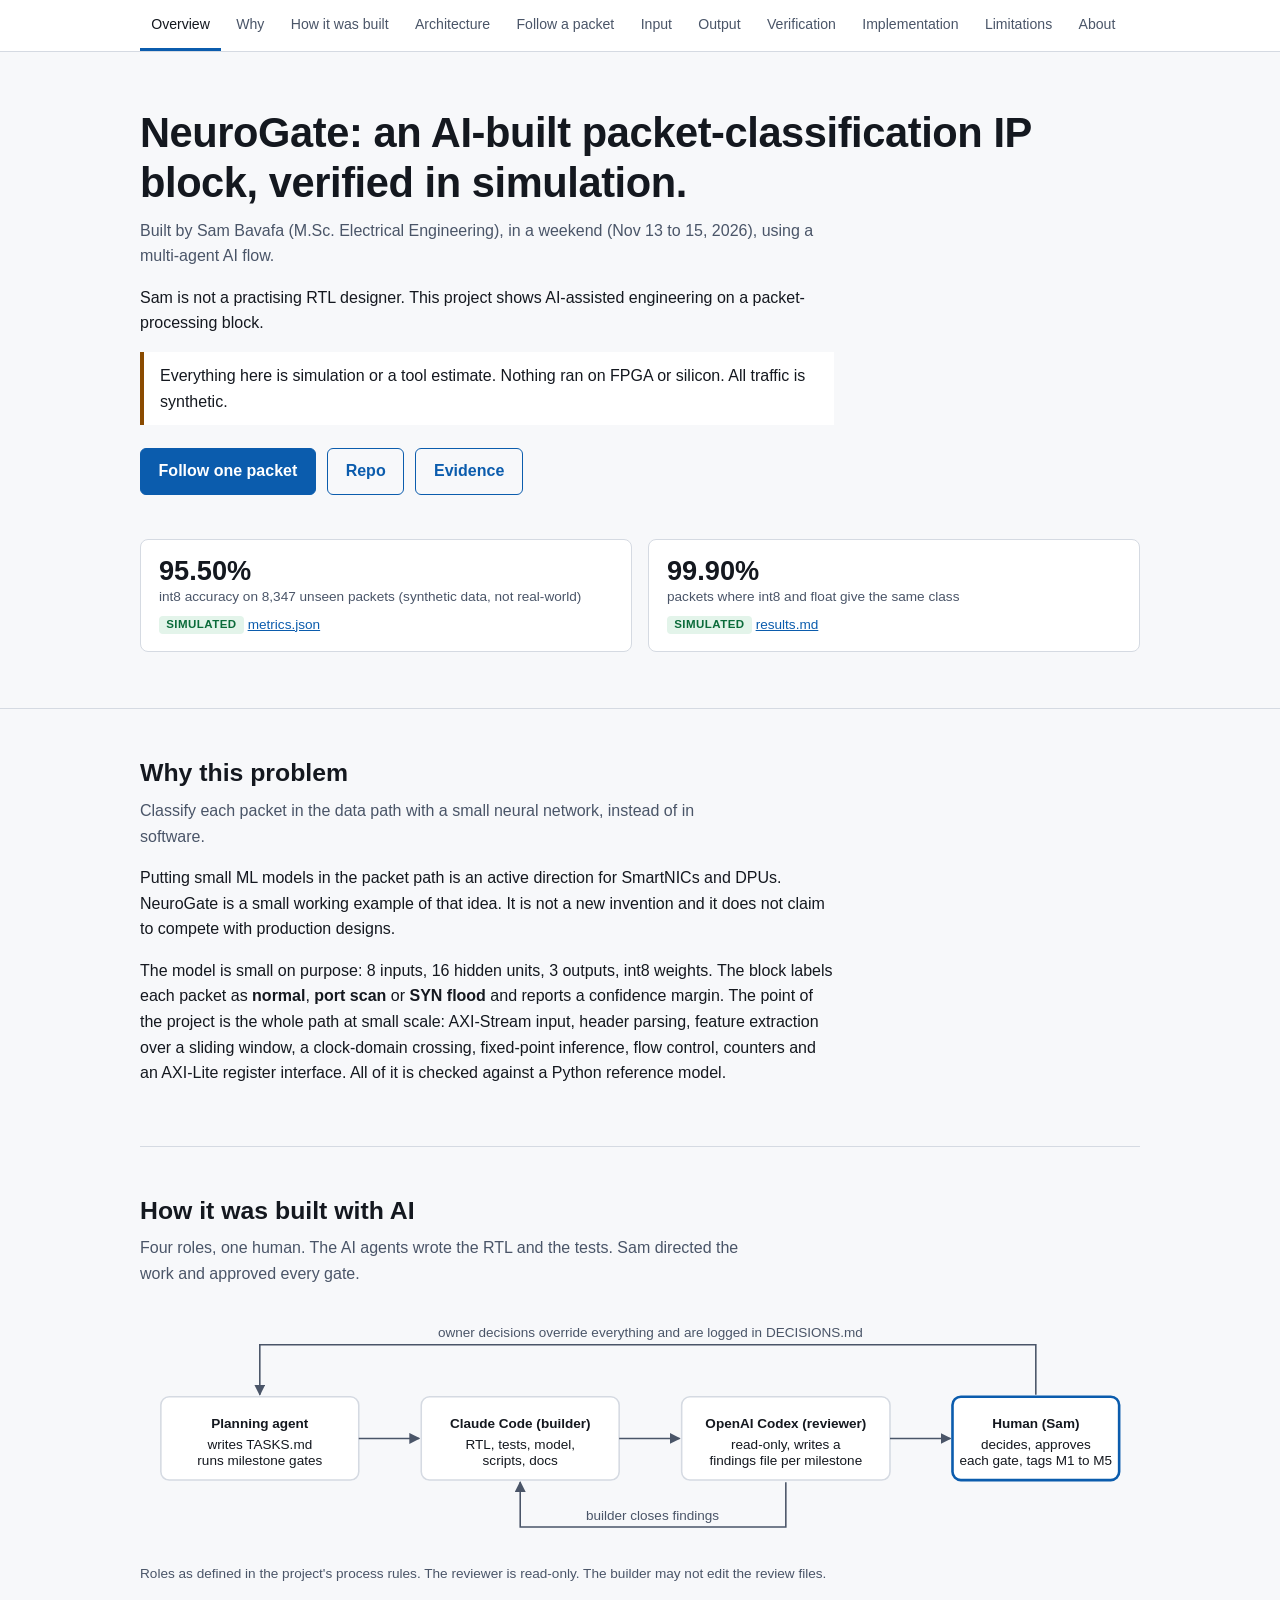
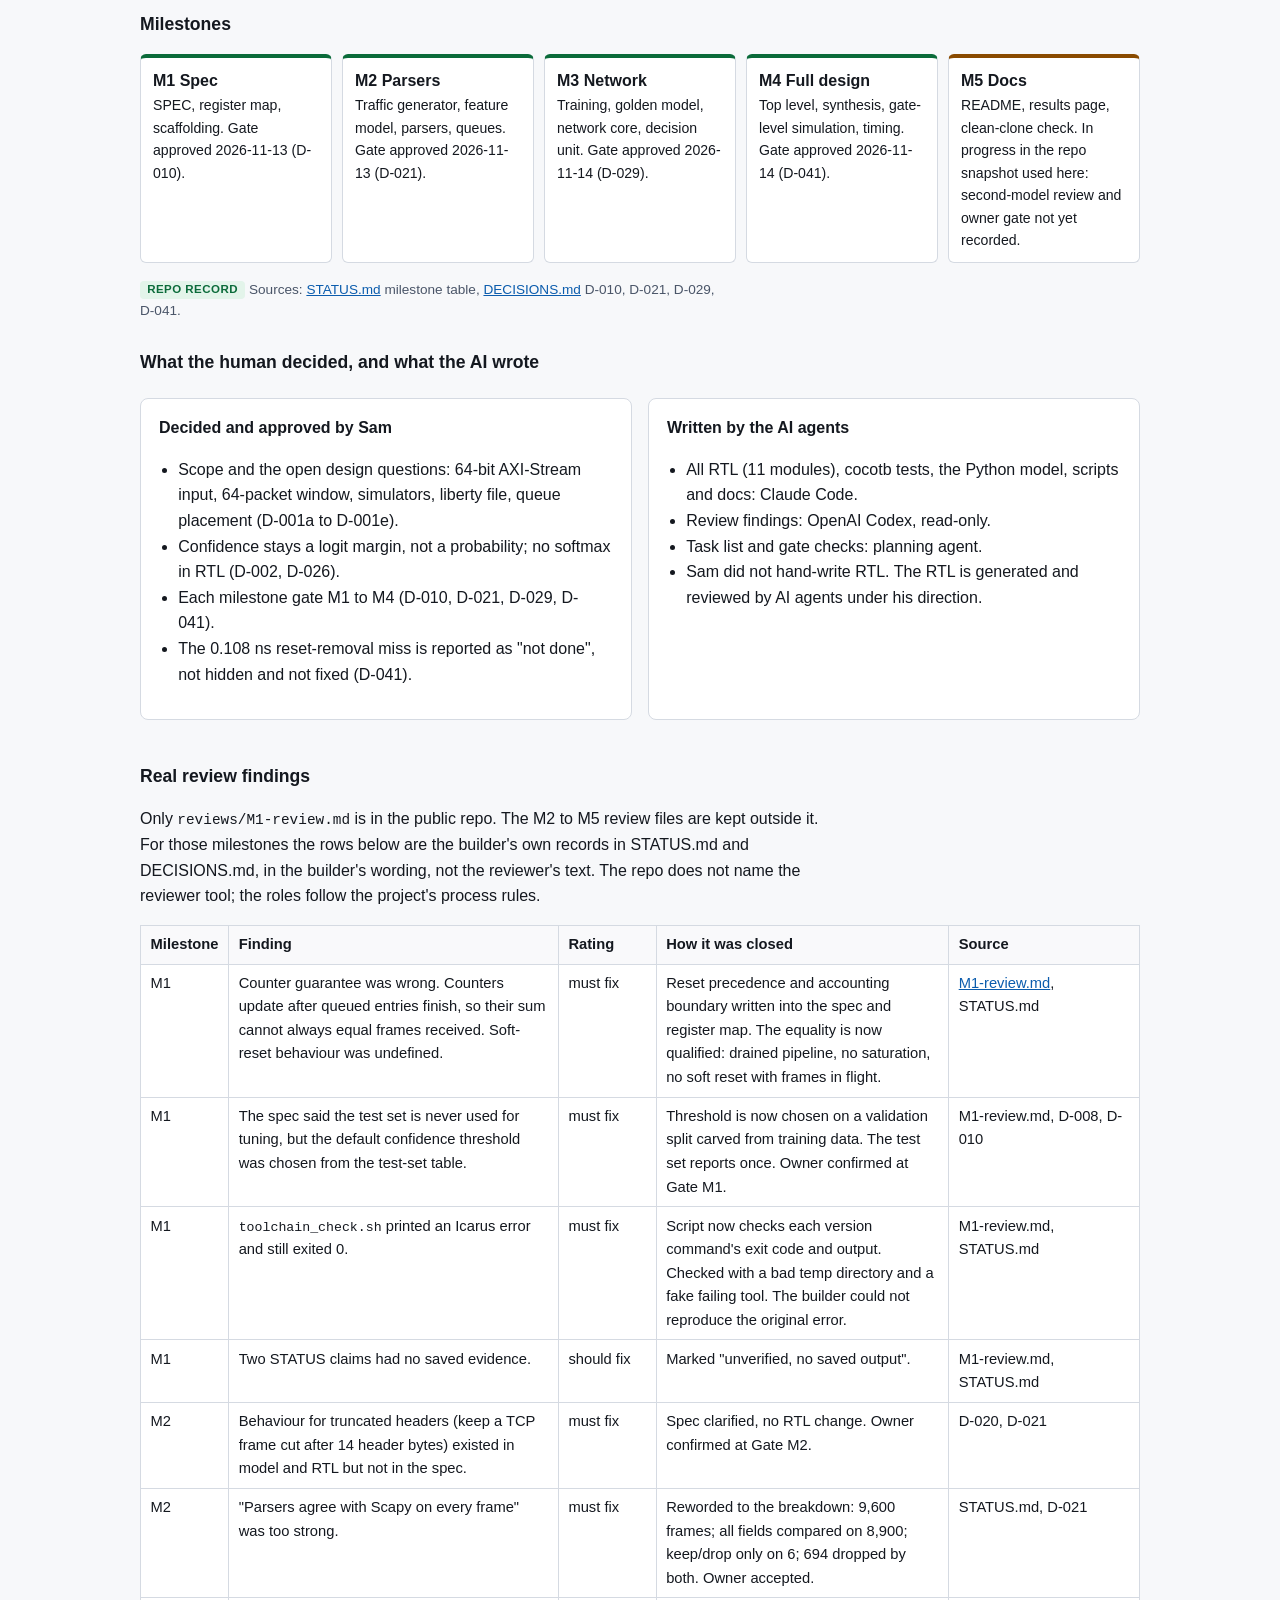
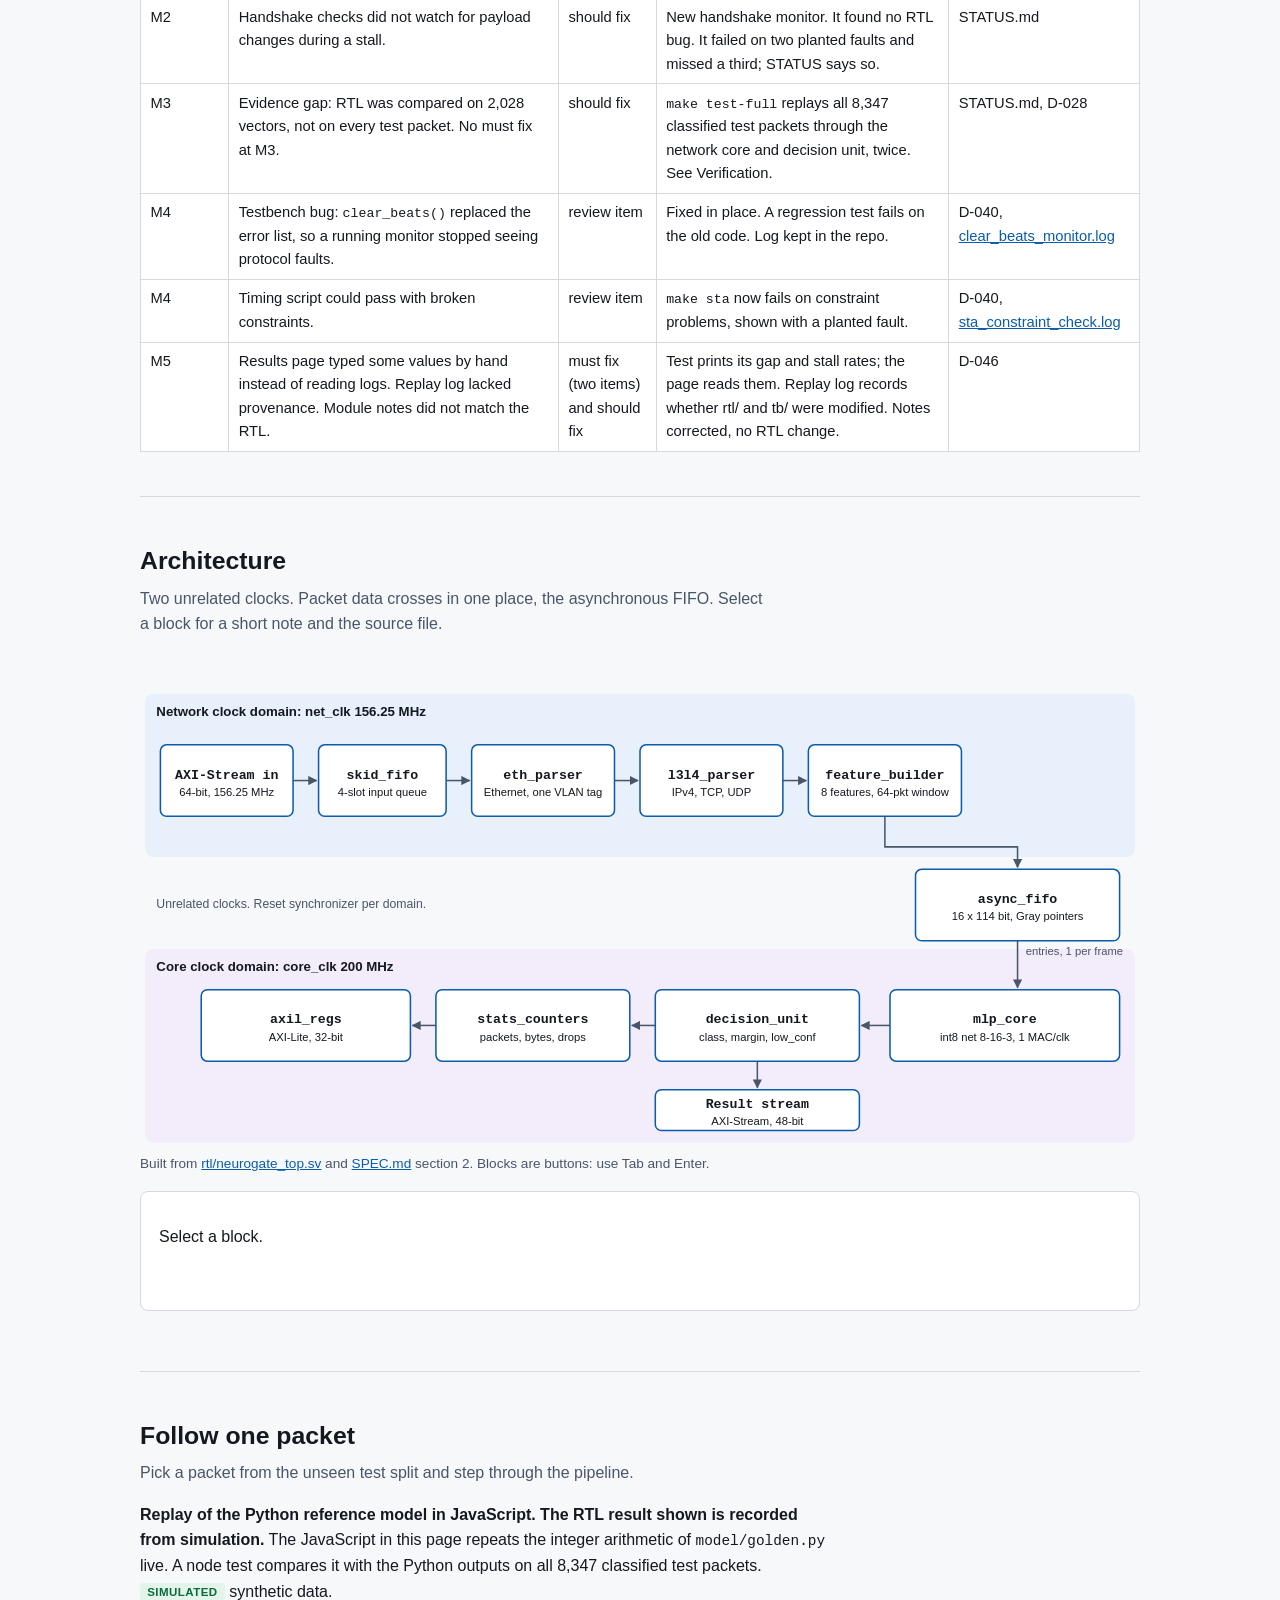
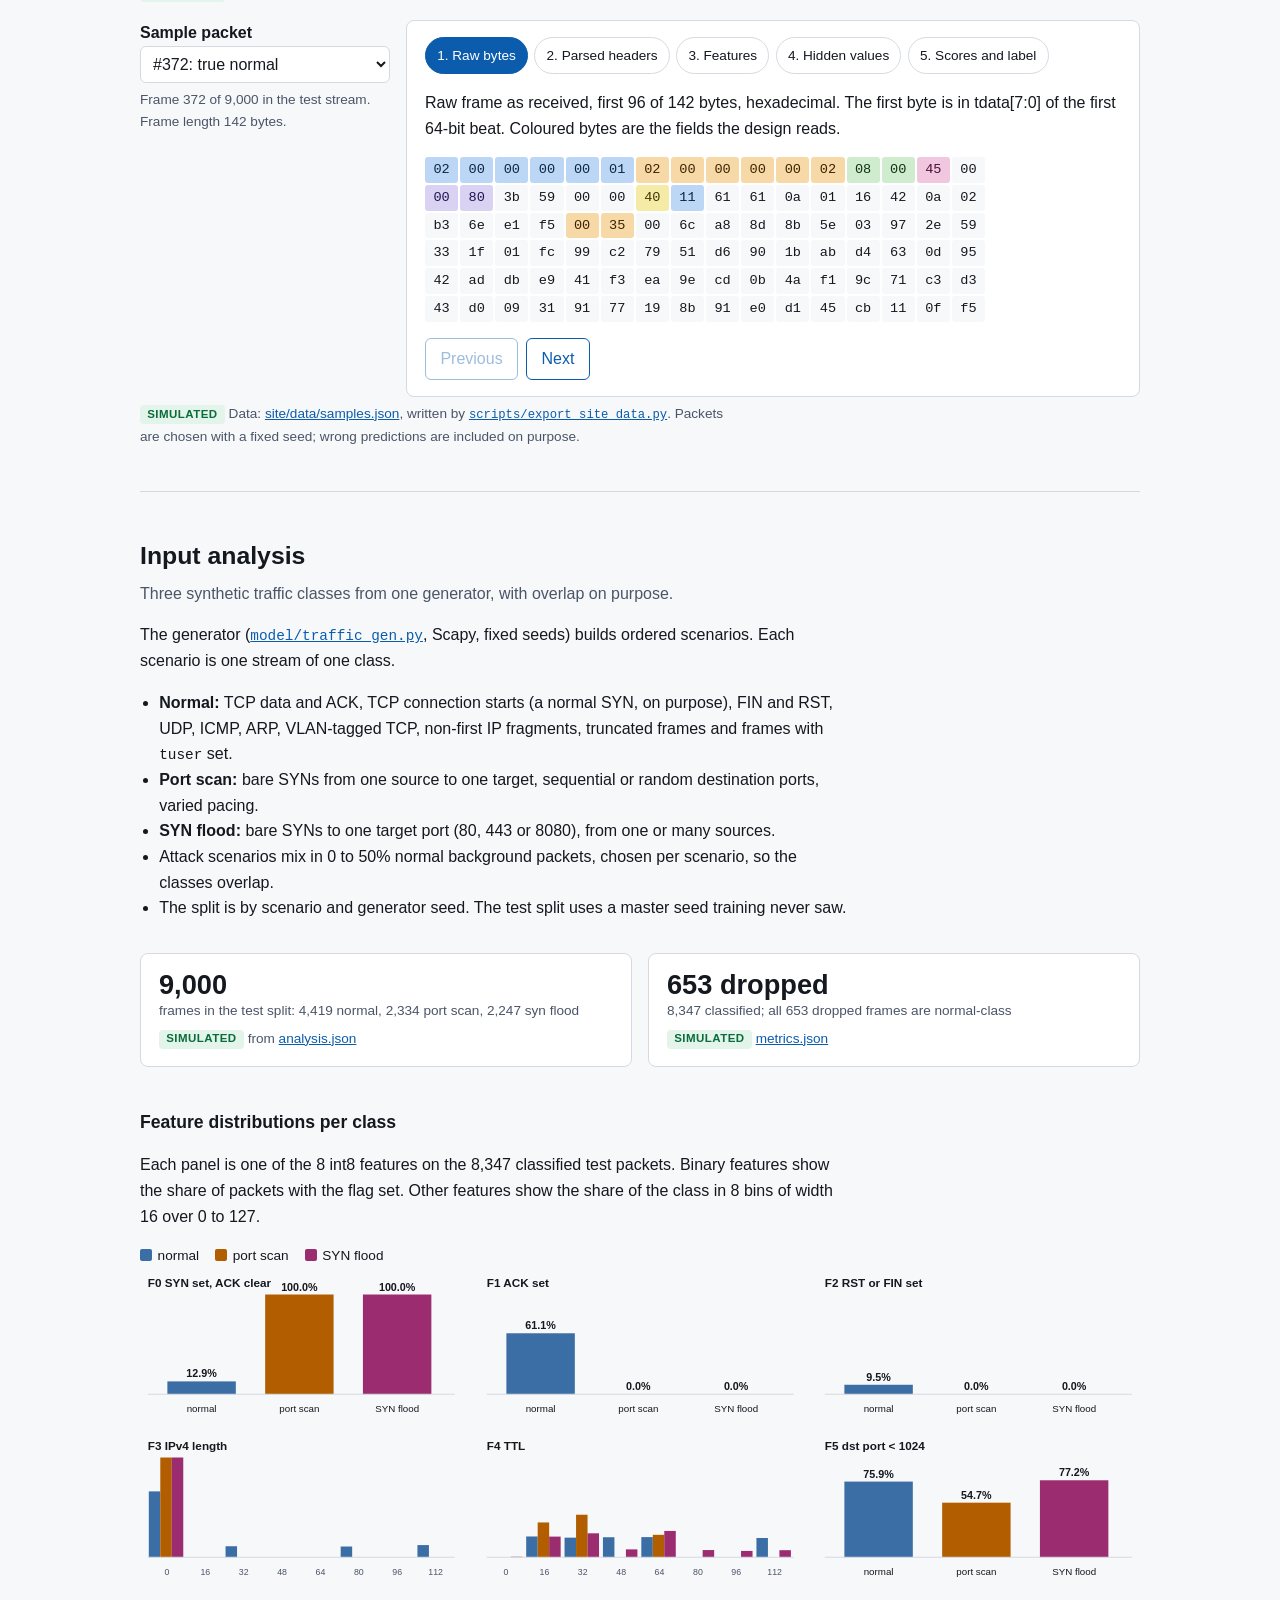
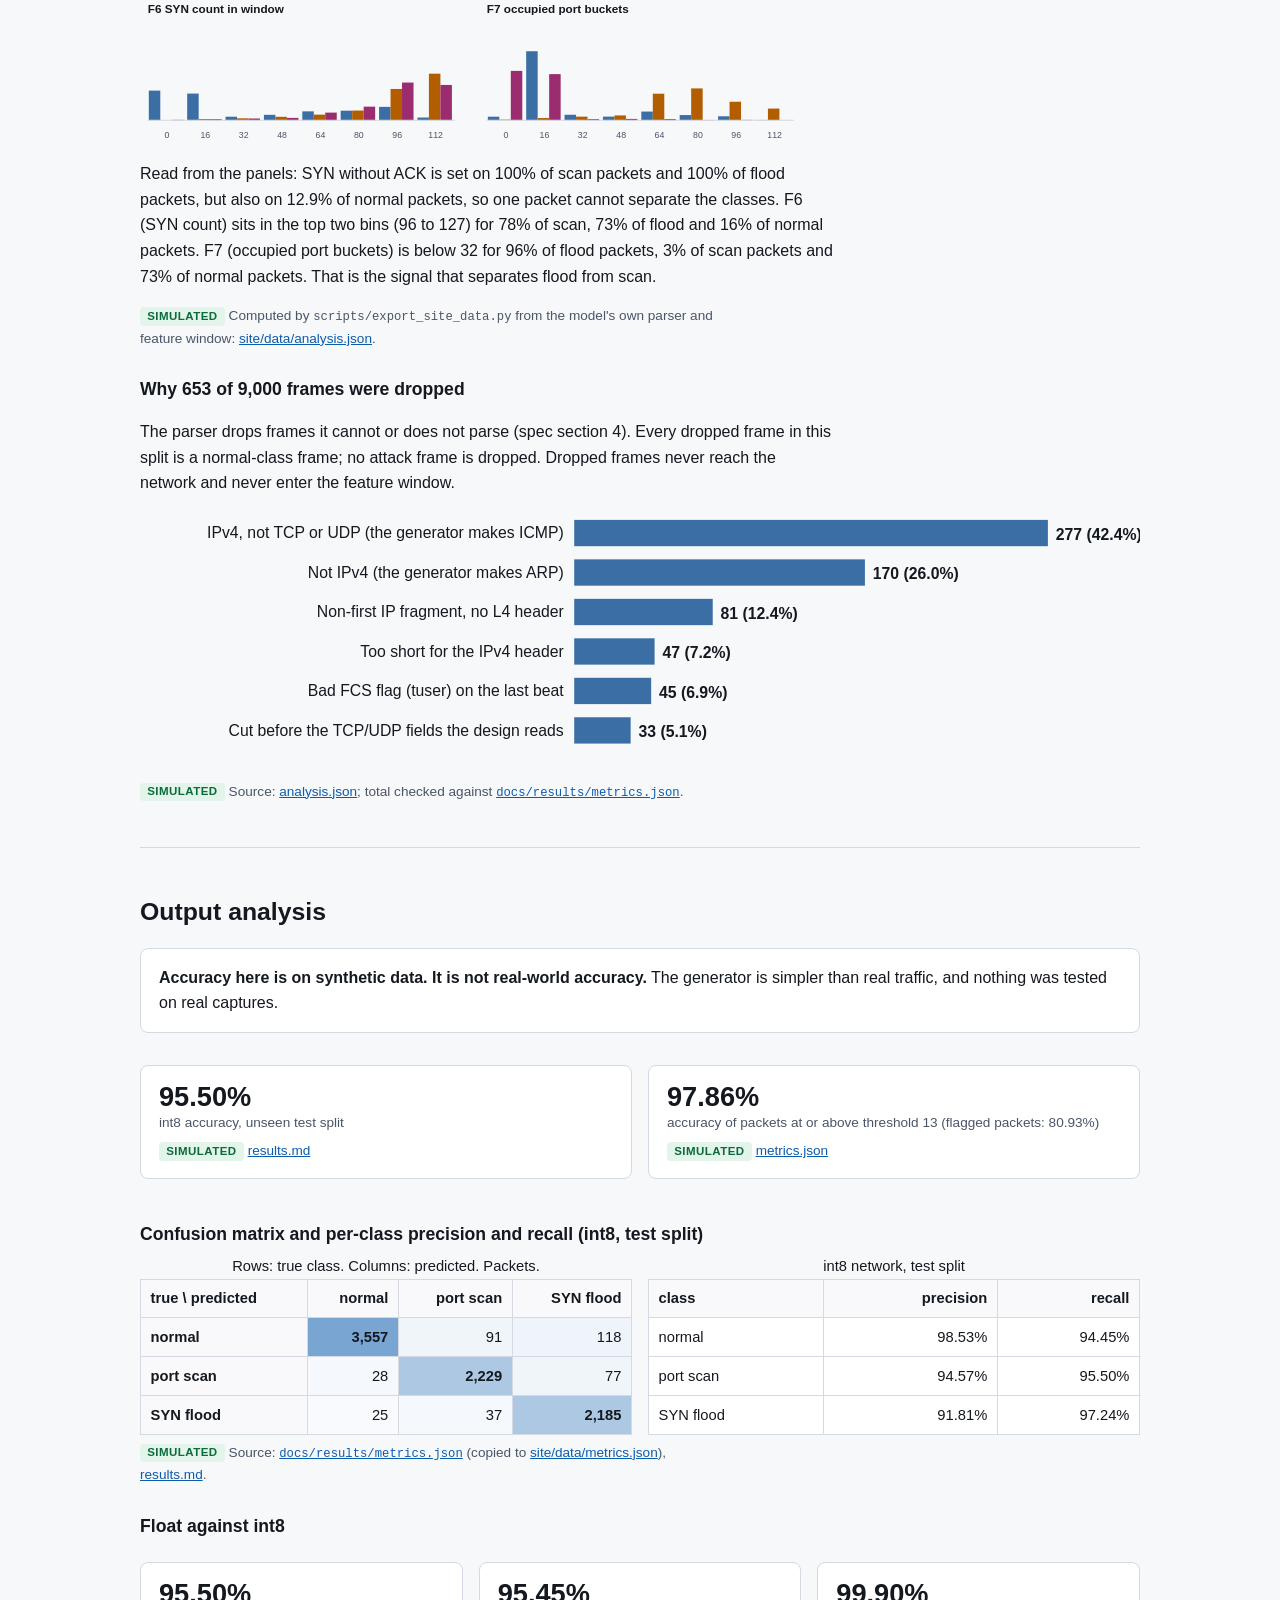
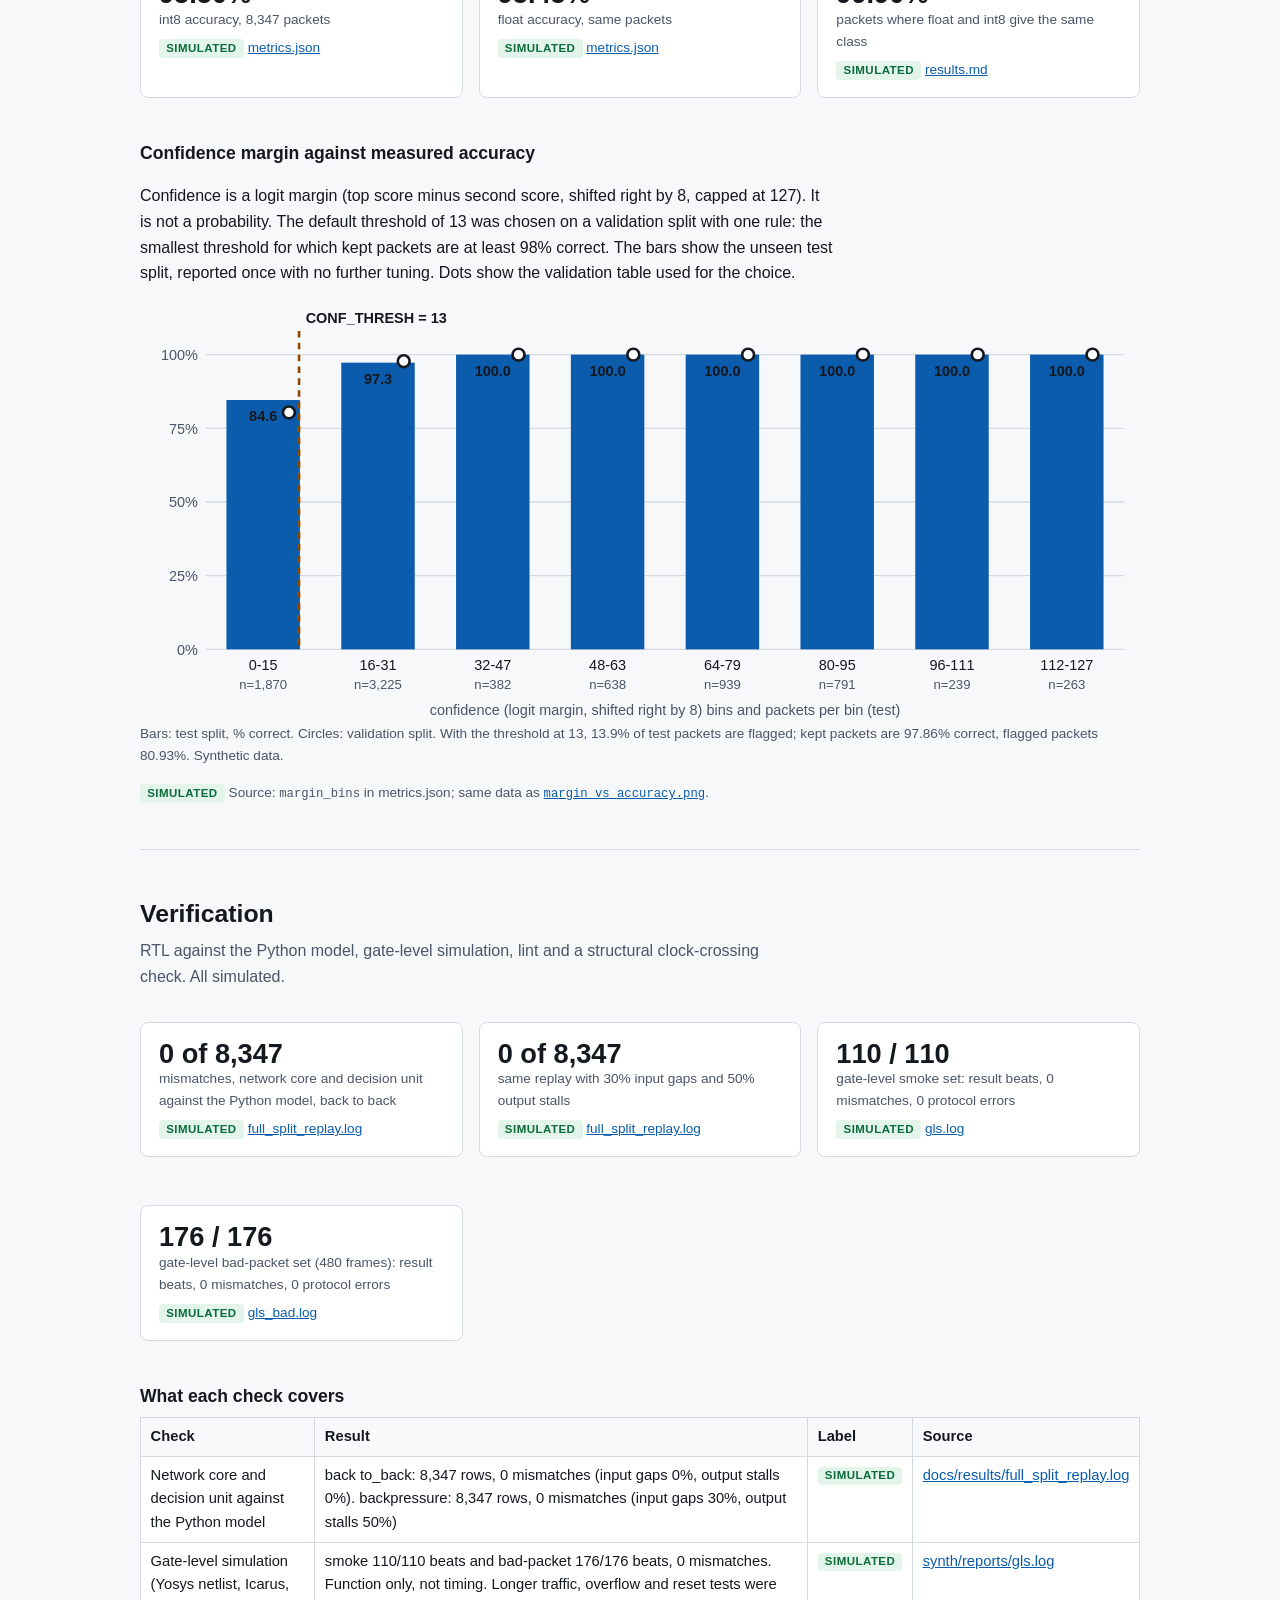
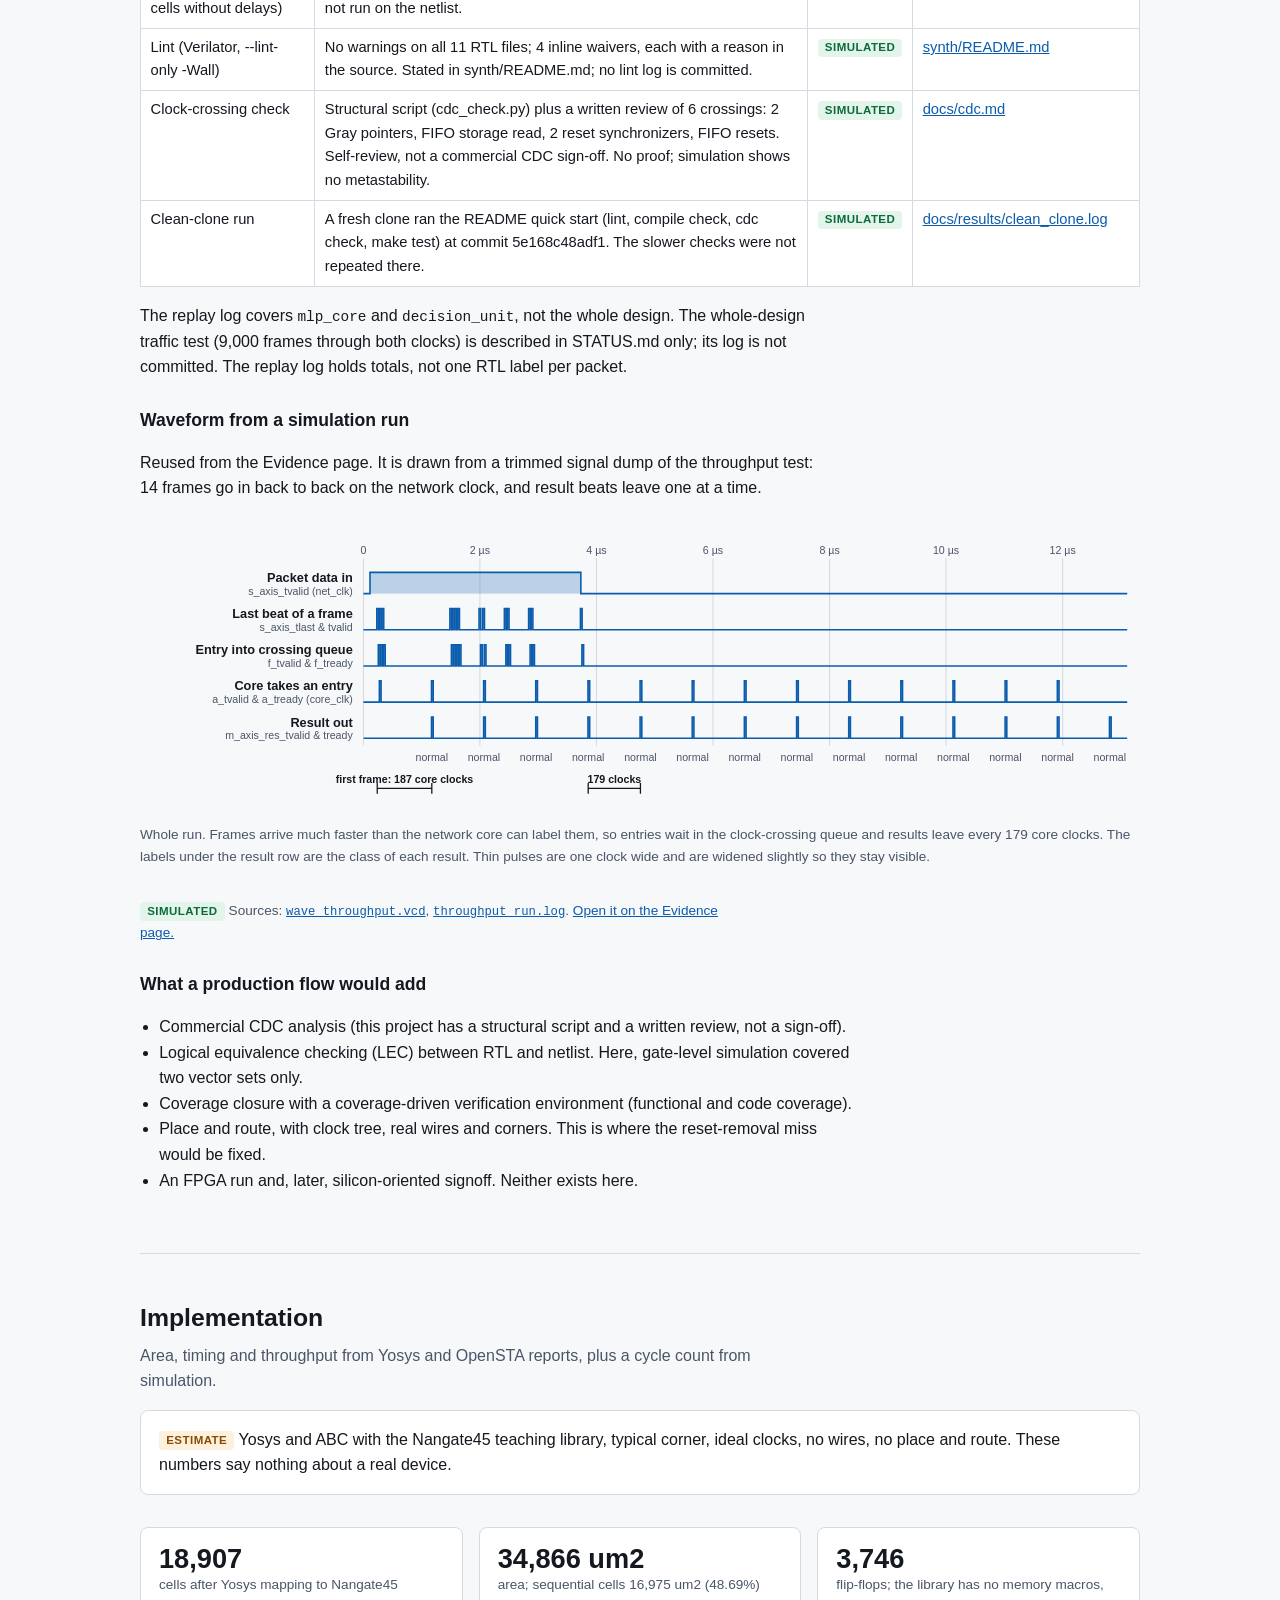
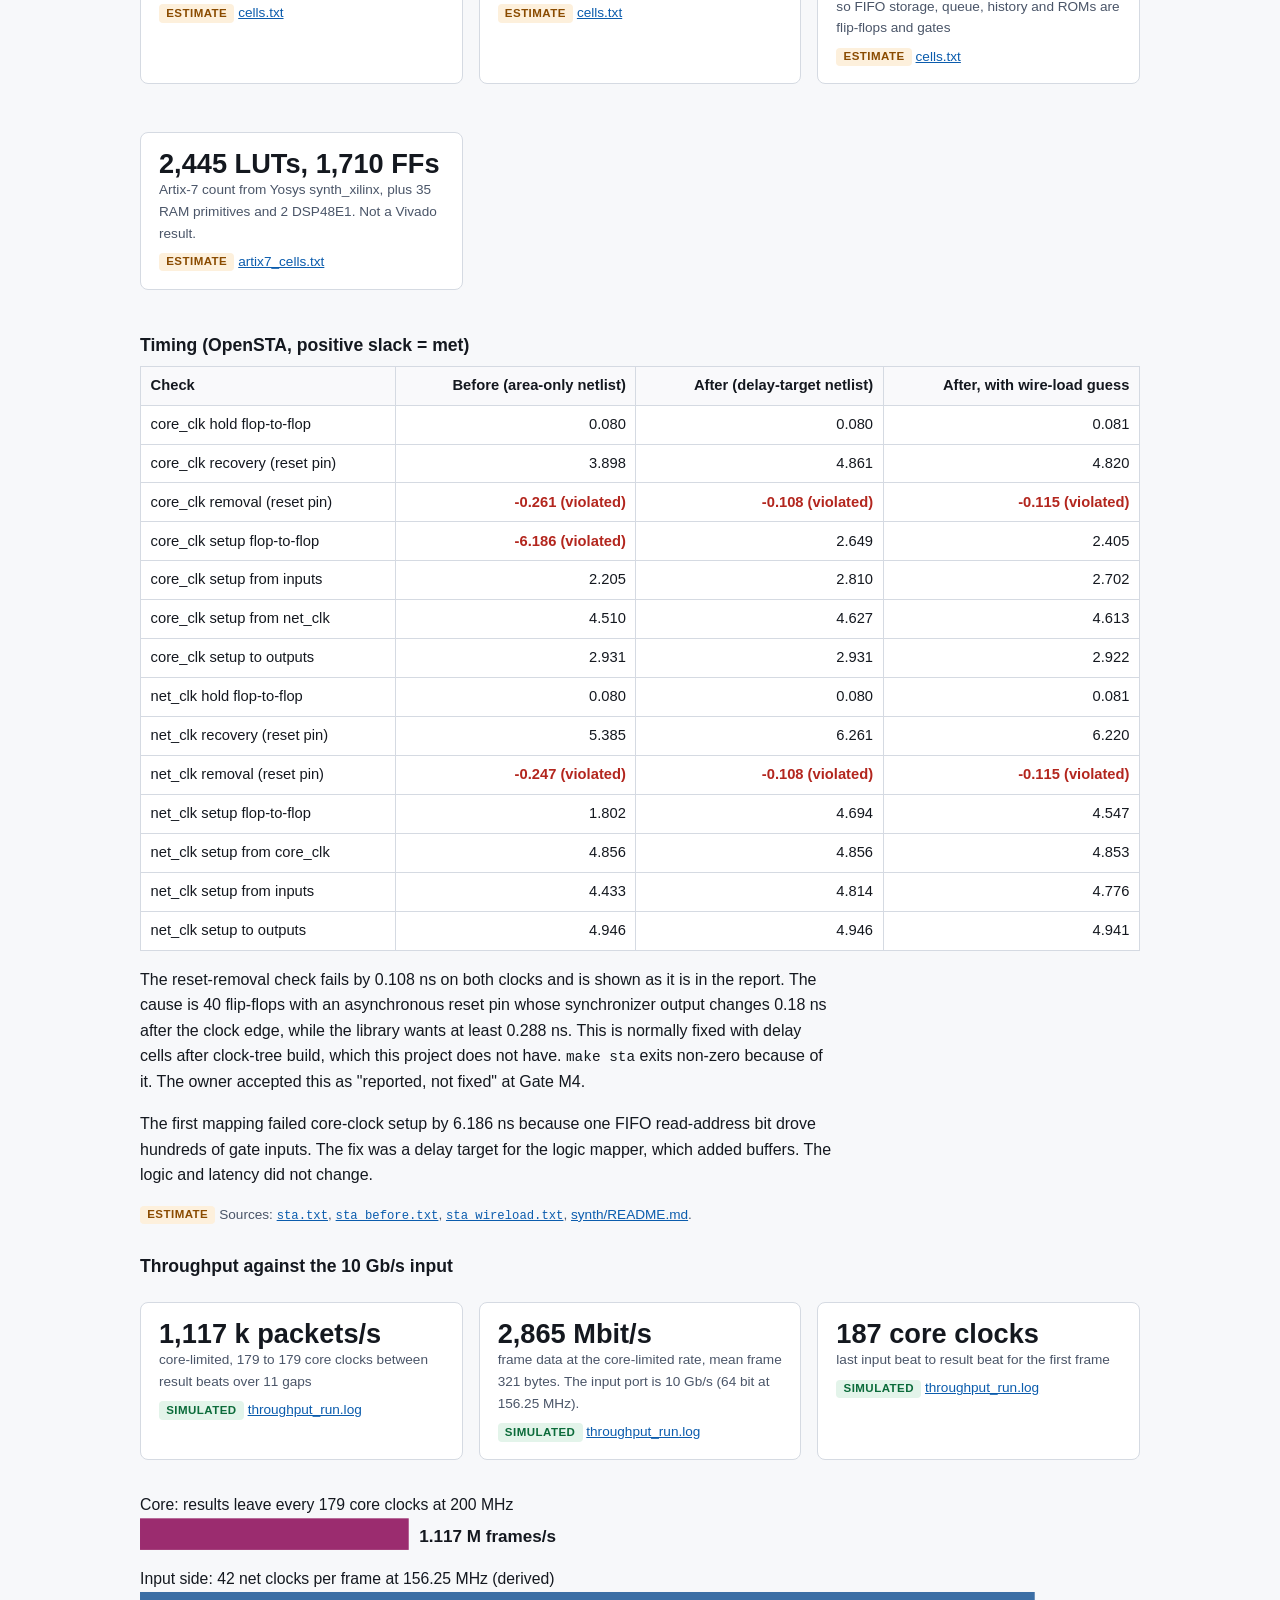
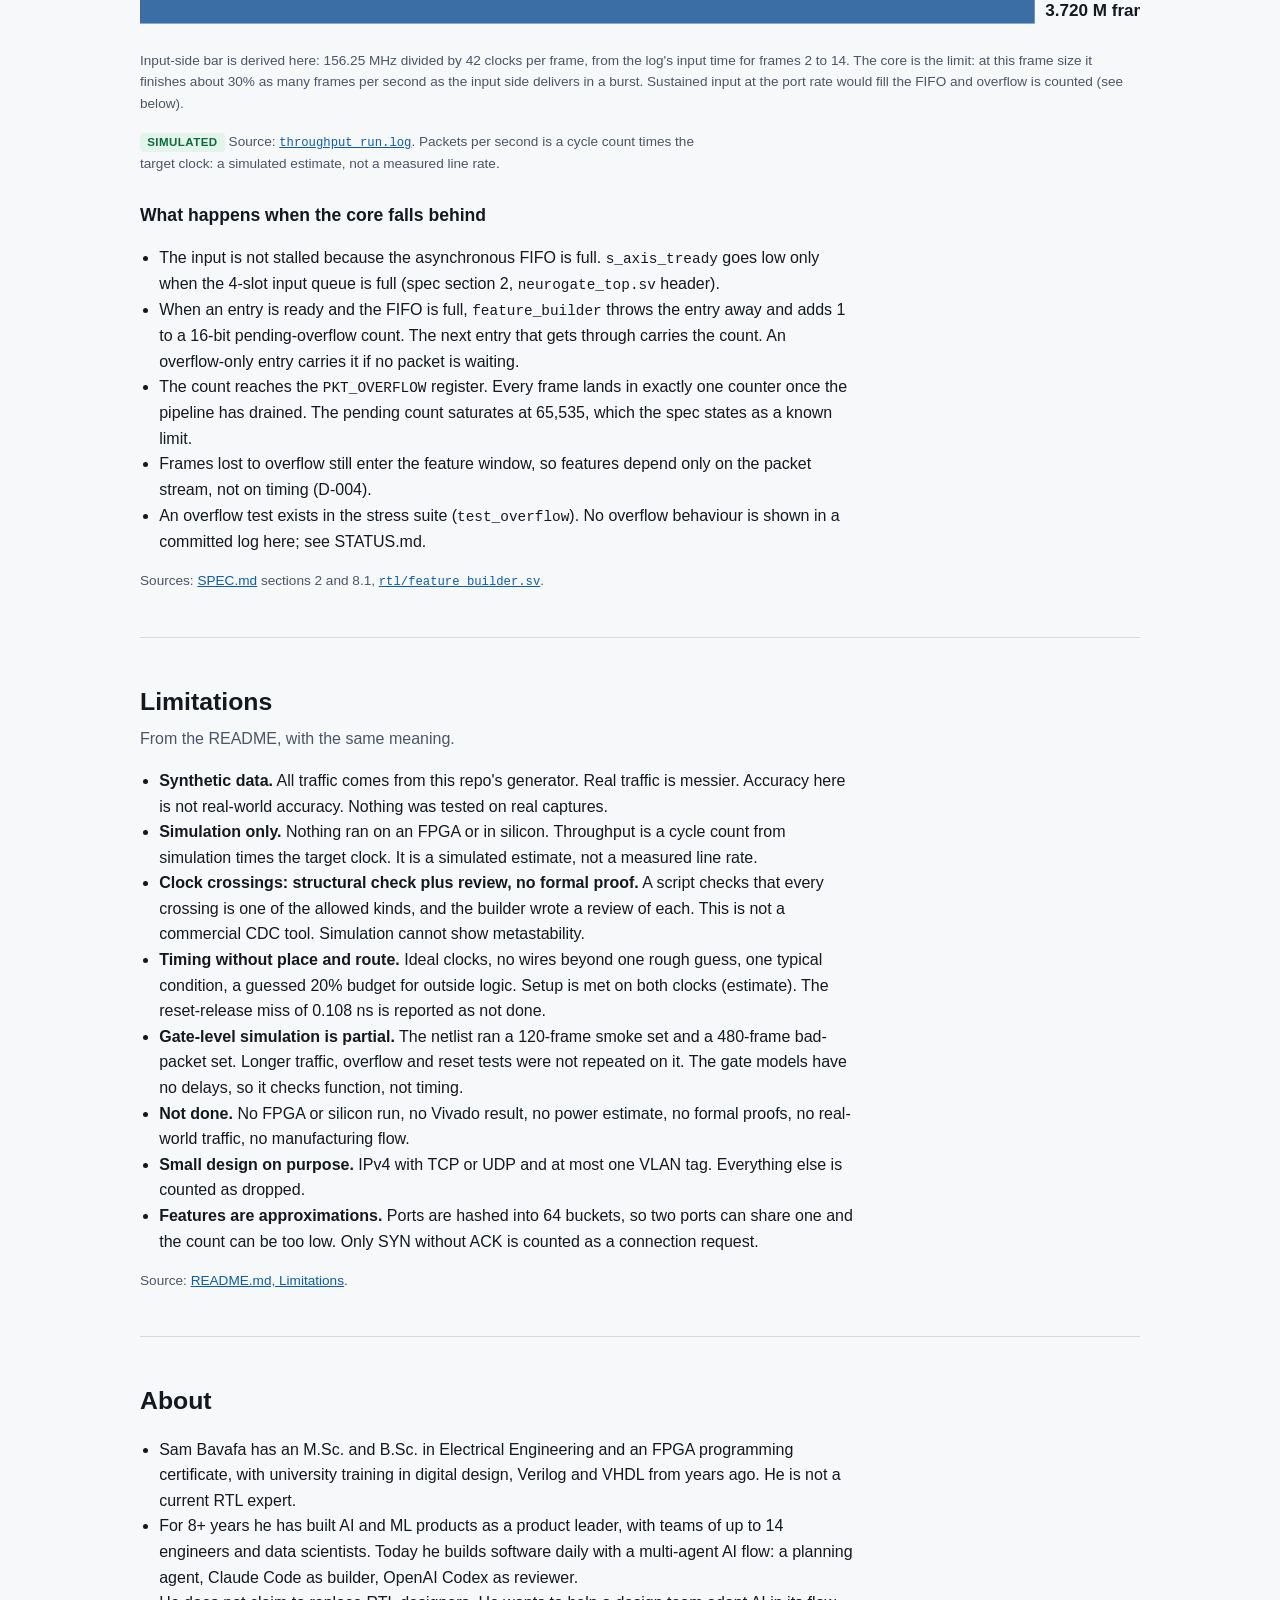
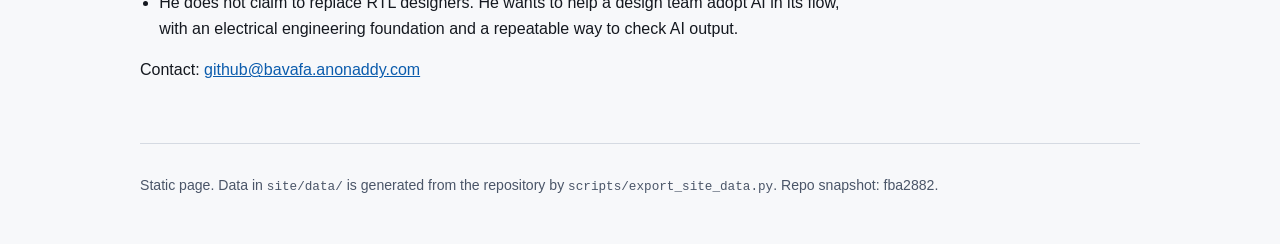
==== commit 68ad59b7: "Add contact email to the site Co-Authored-By: Claude Sonnet 5.5 <noreply@anthropic.com>" ====
--- a/site/index.html
+++ b/site/index.html
@@ -264,7 +264,7 @@
     <li>For 8+ years he has built AI and ML products as a product leader, with teams of up to 14 engineers and data scientists. Today he builds software daily with a multi-agent AI flow: a planning agent, Claude Code as builder, OpenAI Codex as reviewer.</li>
     <li>He does not claim to replace RTL designers. He wants to help a design team adopt AI in its flow, with an electrical engineering foundation and a repeatable way to check AI output.</li>
   </ul>
-  <p><a href="#" id="contact">Contact: [add email or LinkedIn URL here]</a></p>
+  <p>Contact: <a href="mailto:github@bavafa.anonaddy.com" id="contact">github@bavafa.anonaddy.com</a></p>
 </section>
 </main>
 <footer><div class="wrap">Static page. Data in <code>site/data/</code> is generated from the repository by <code>scripts/export_site_data.py</code>. Repo snapshot: <span id="commit"></span>.</div></footer>
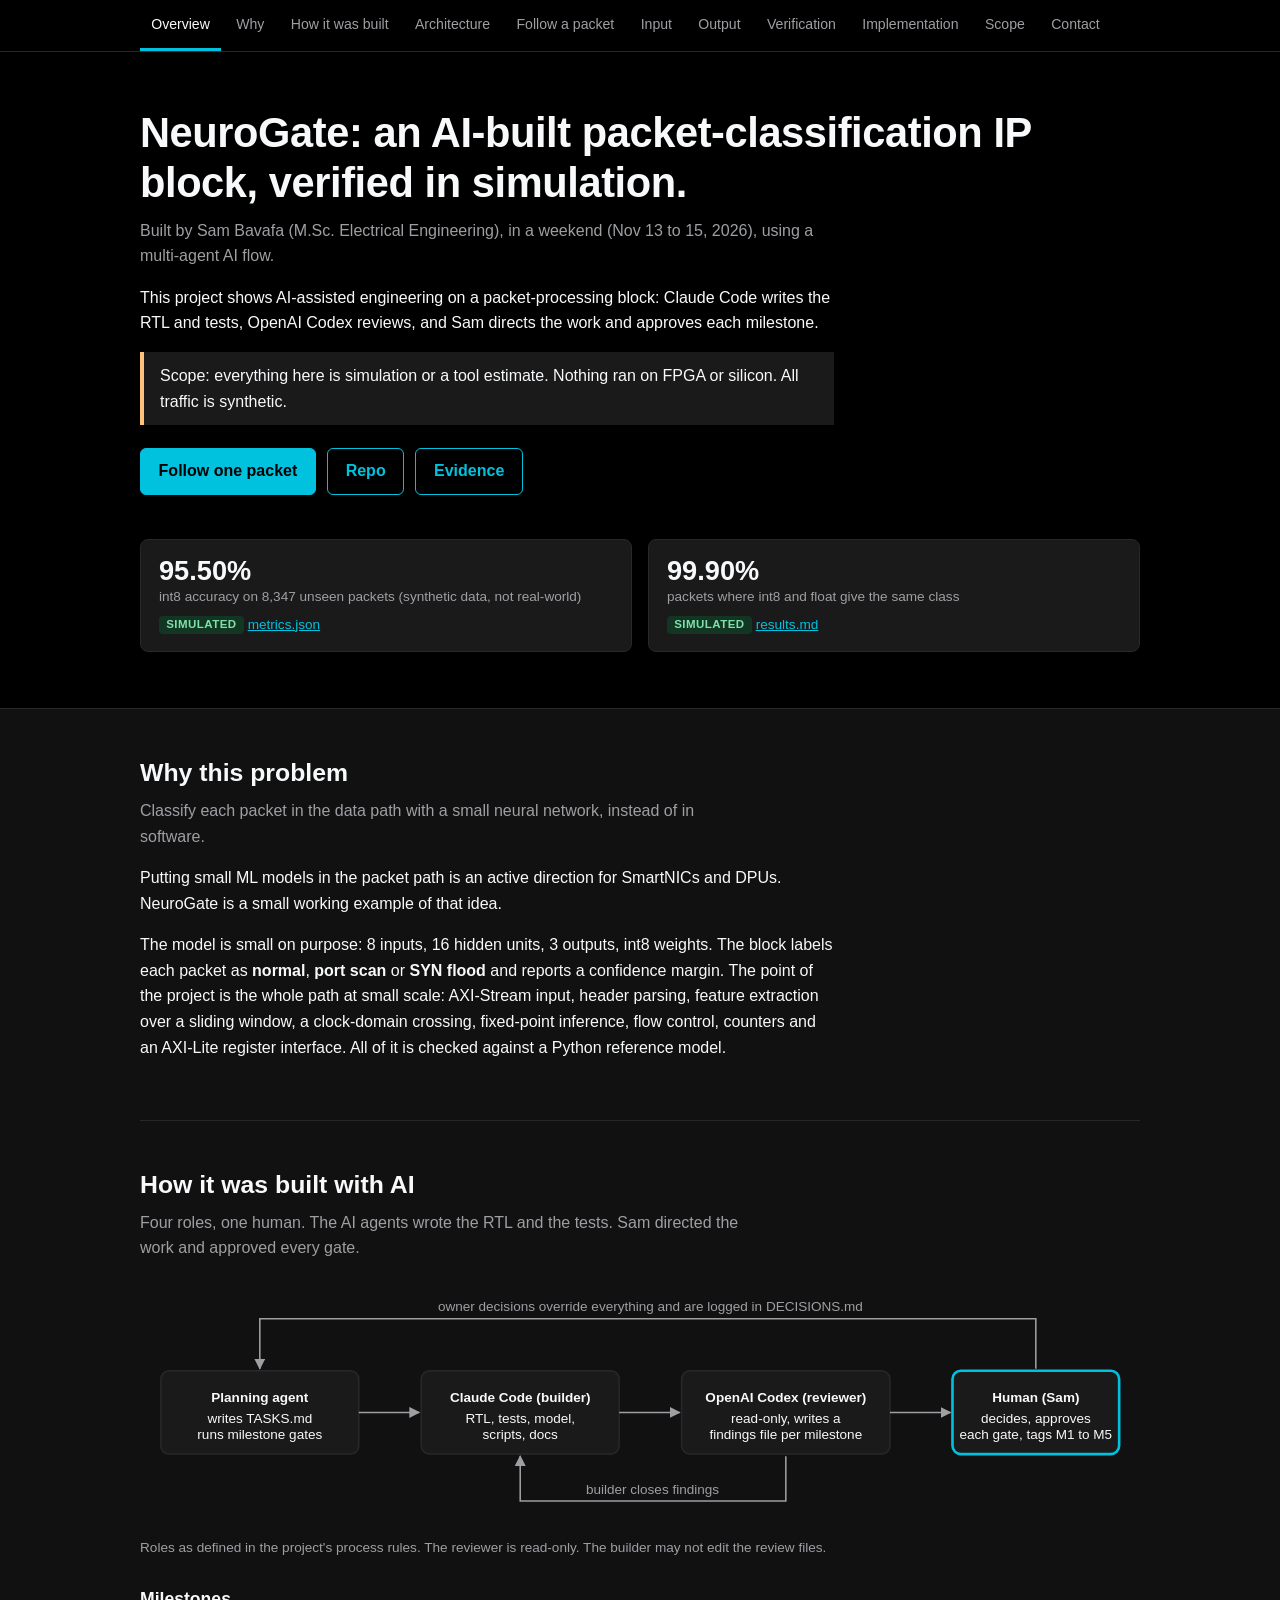
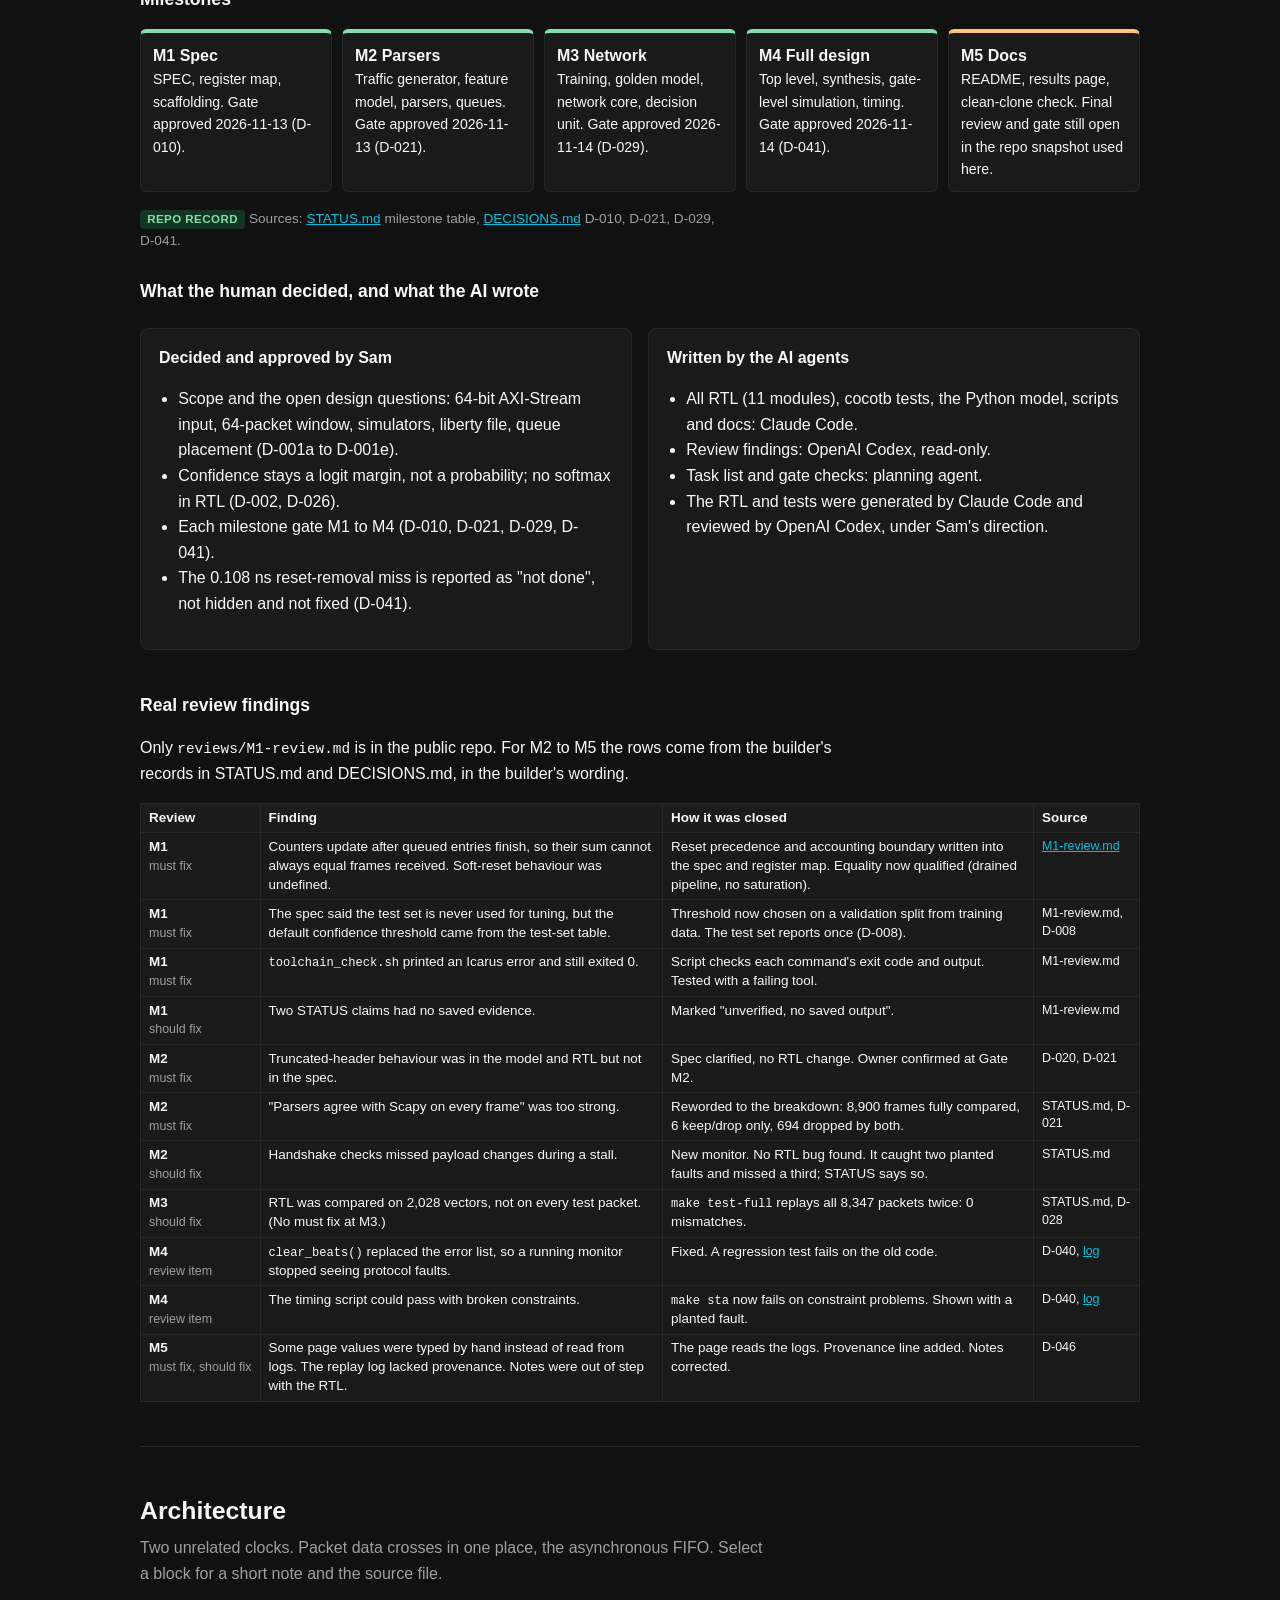
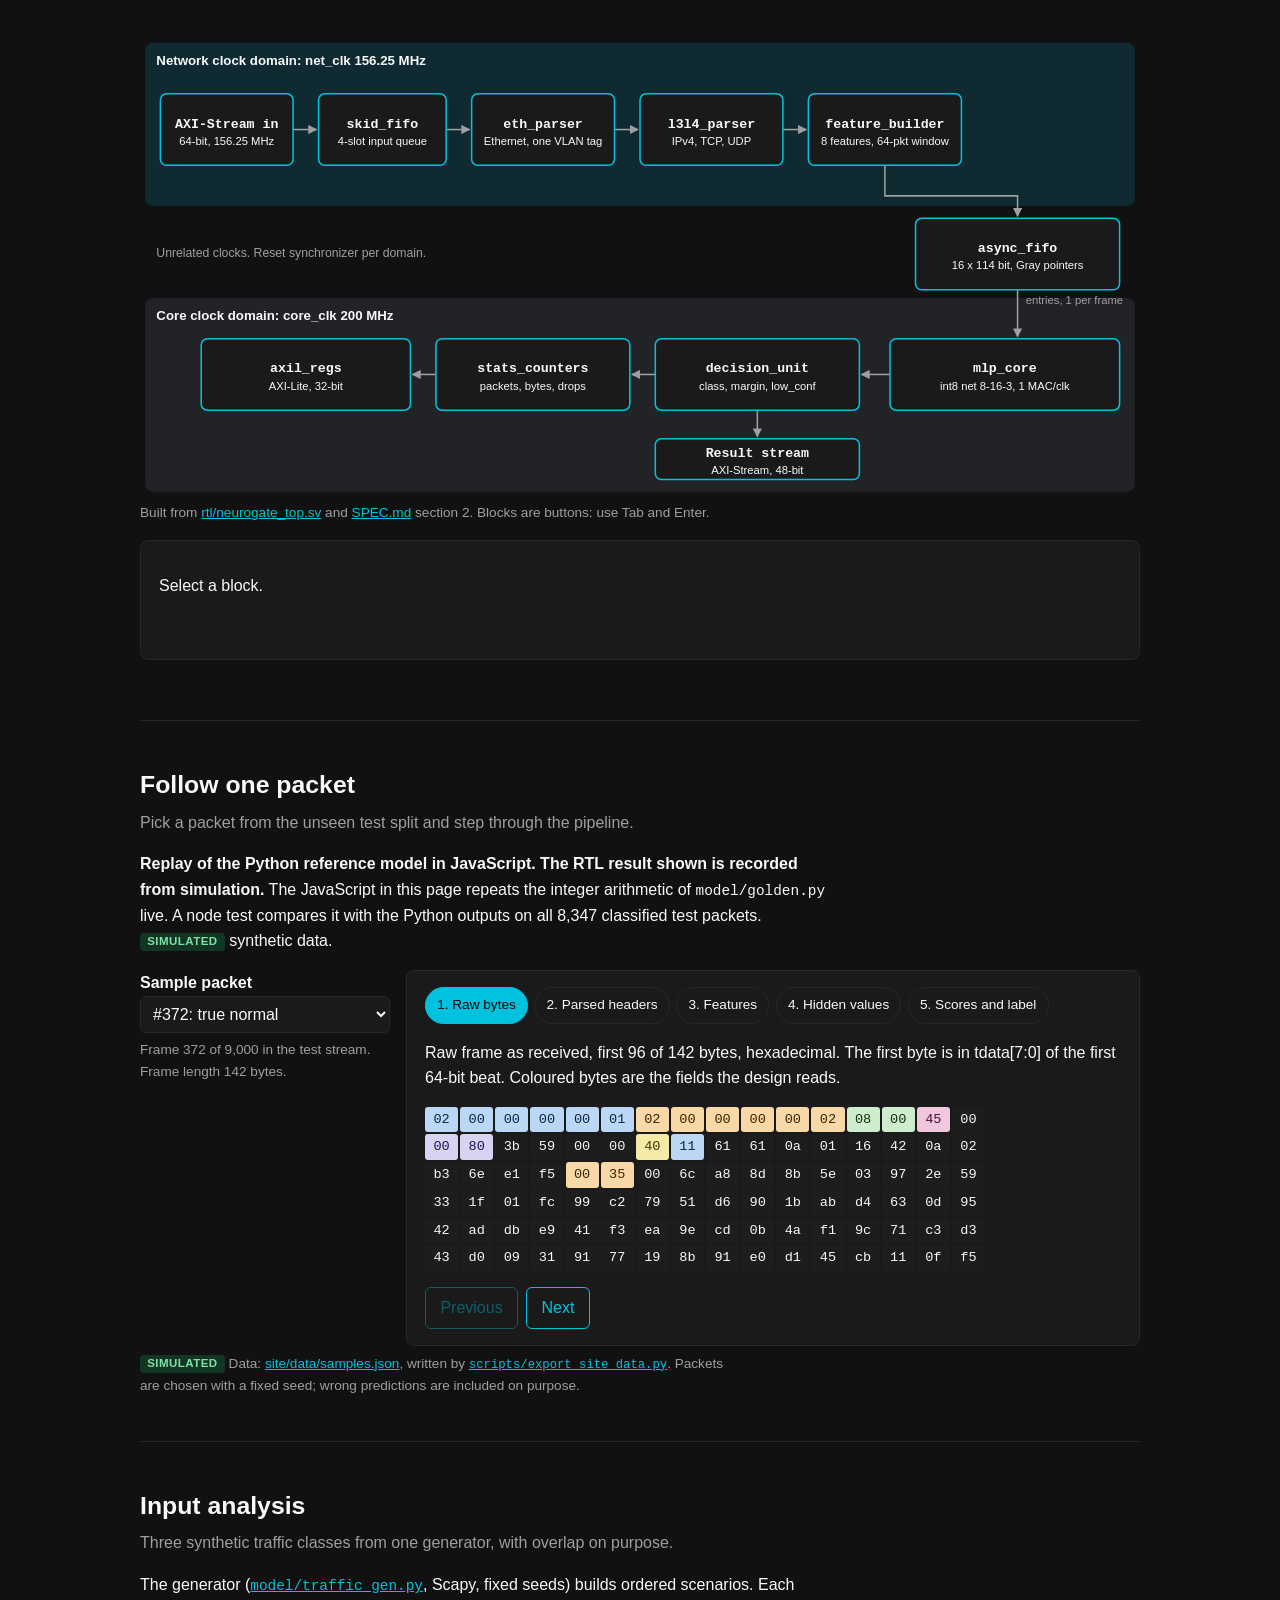
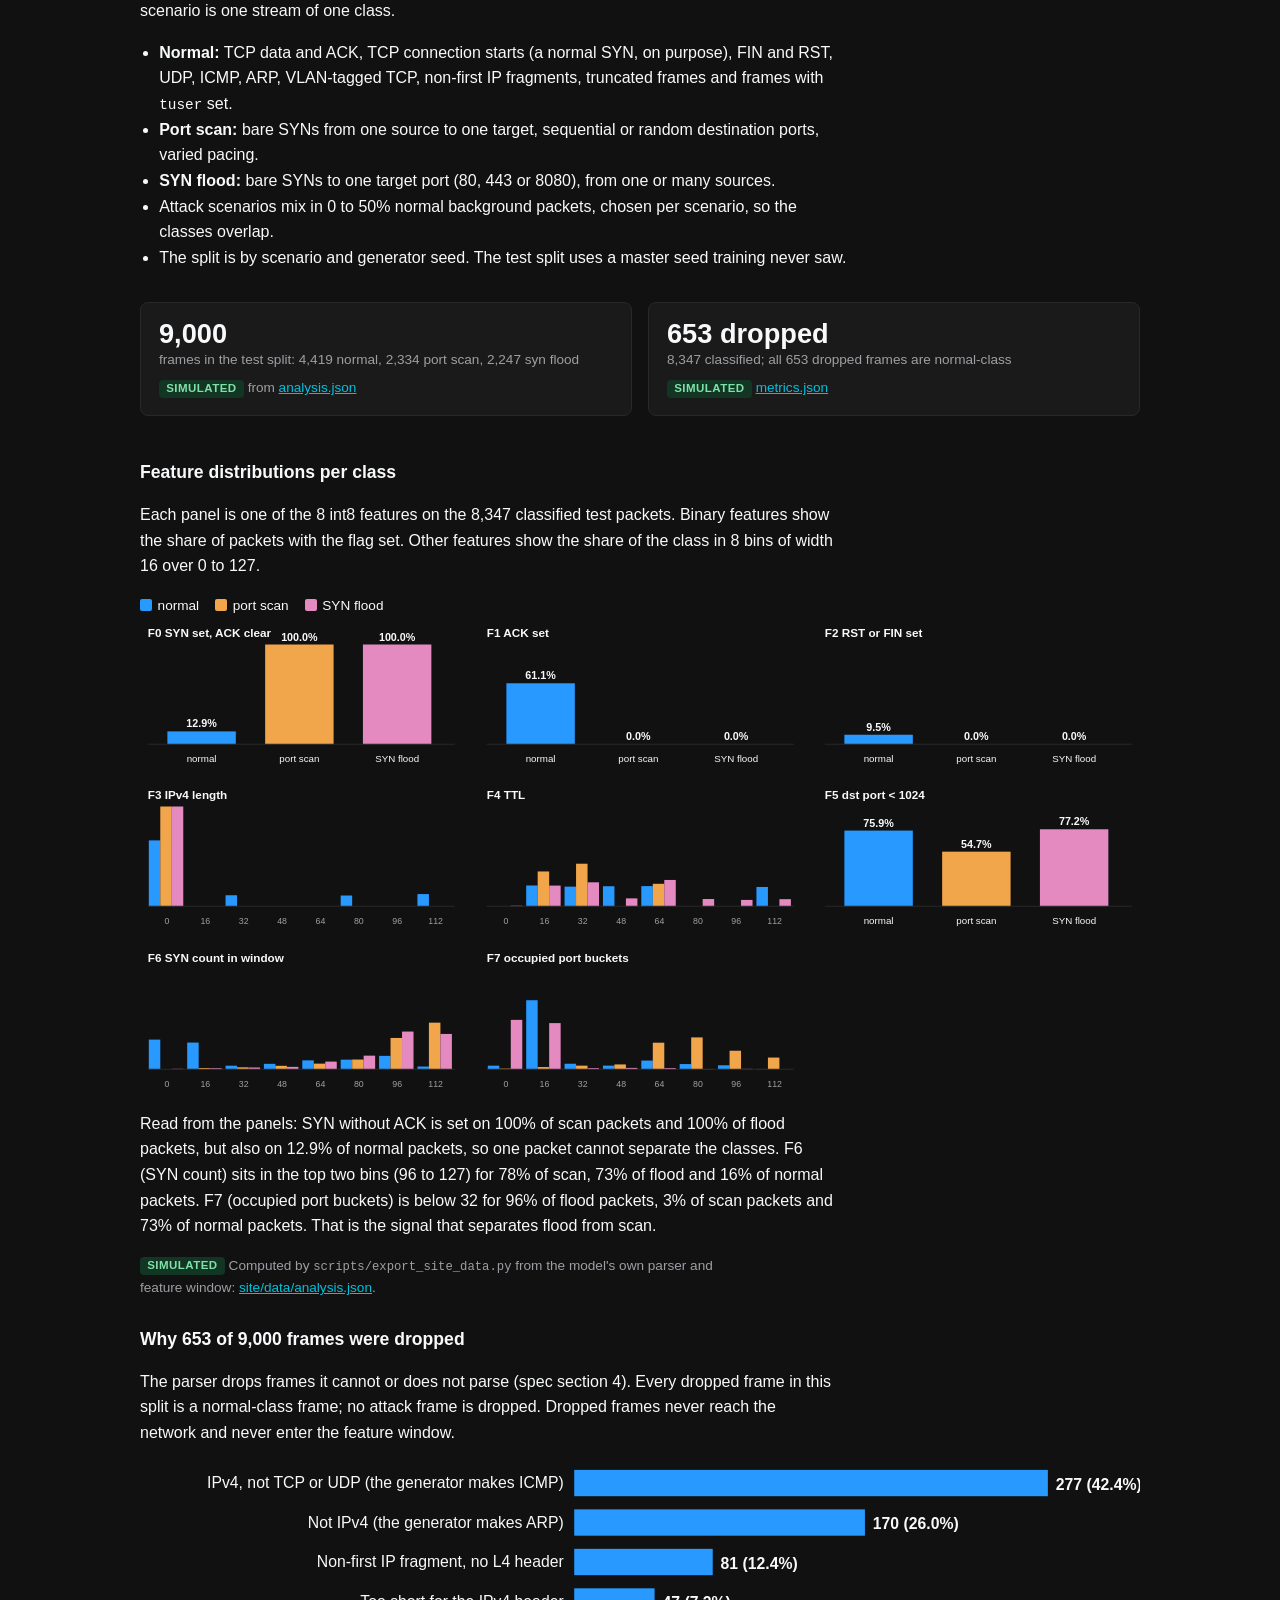
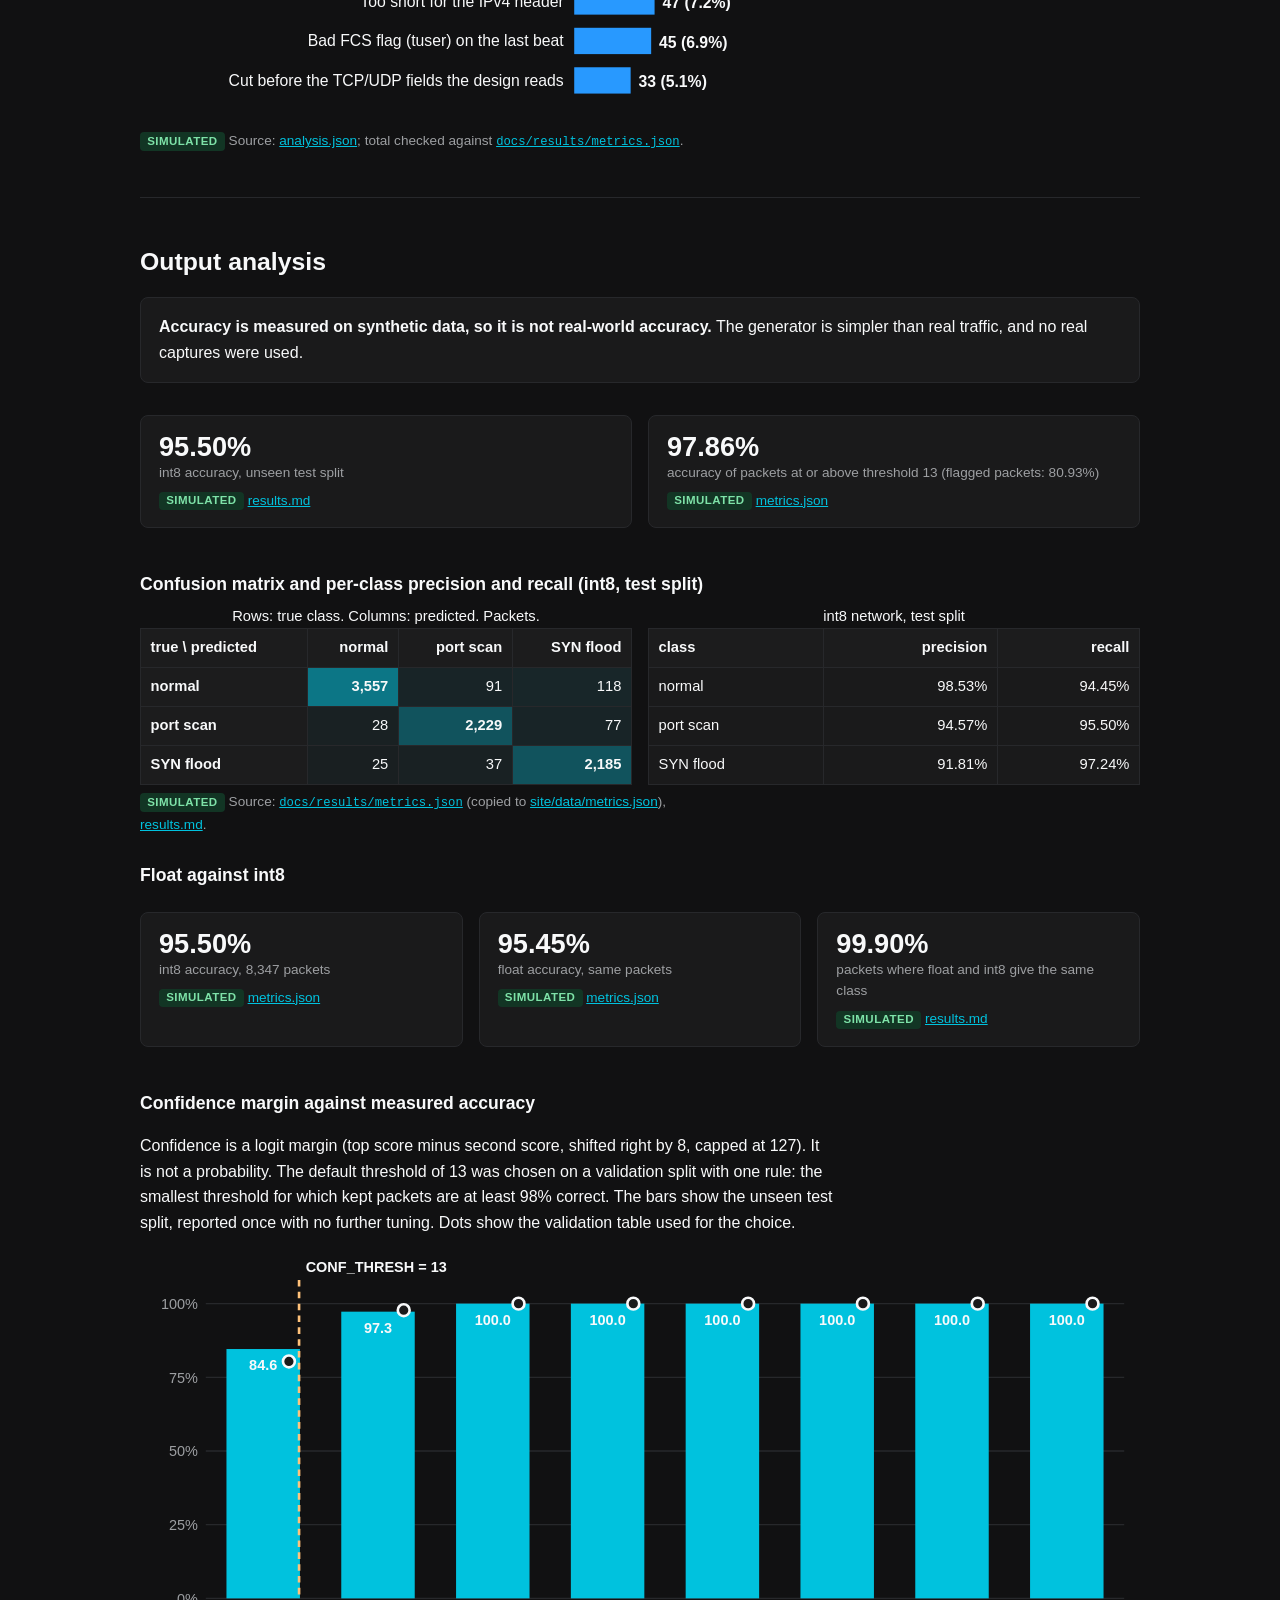
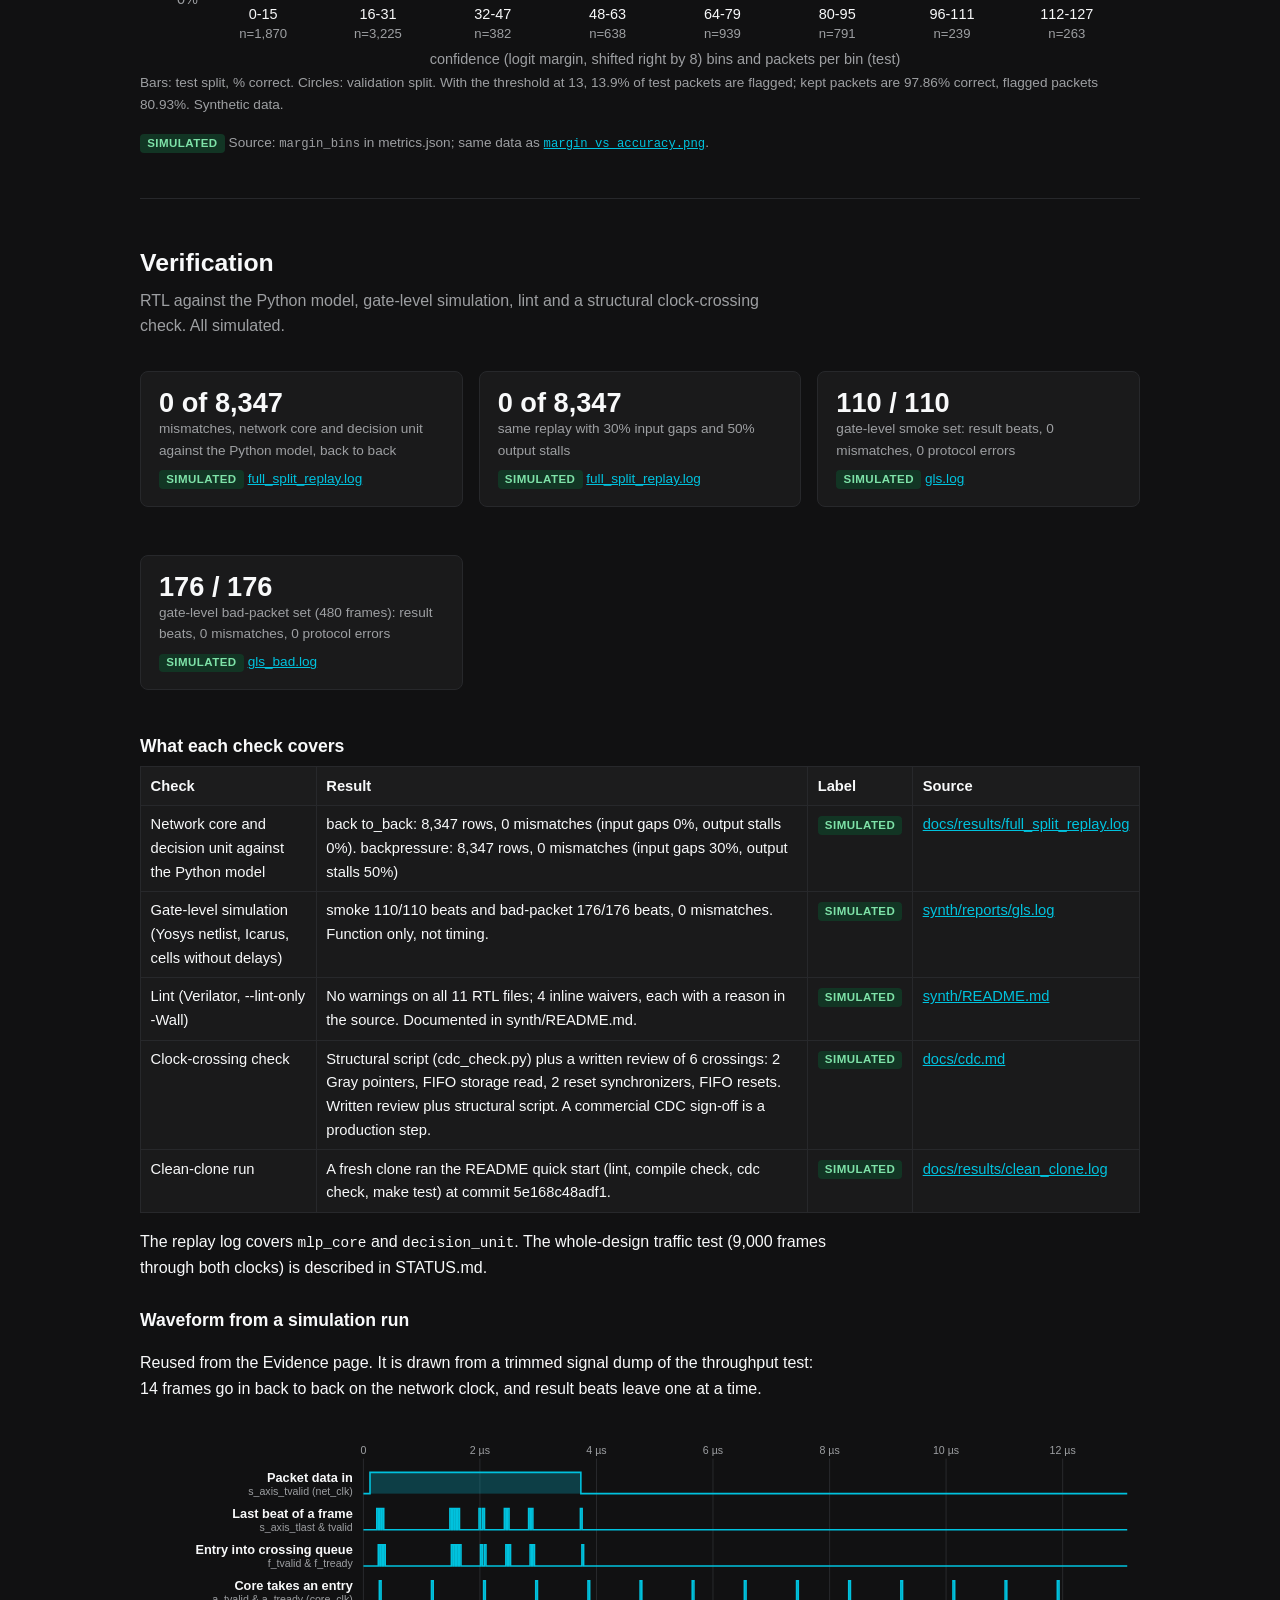
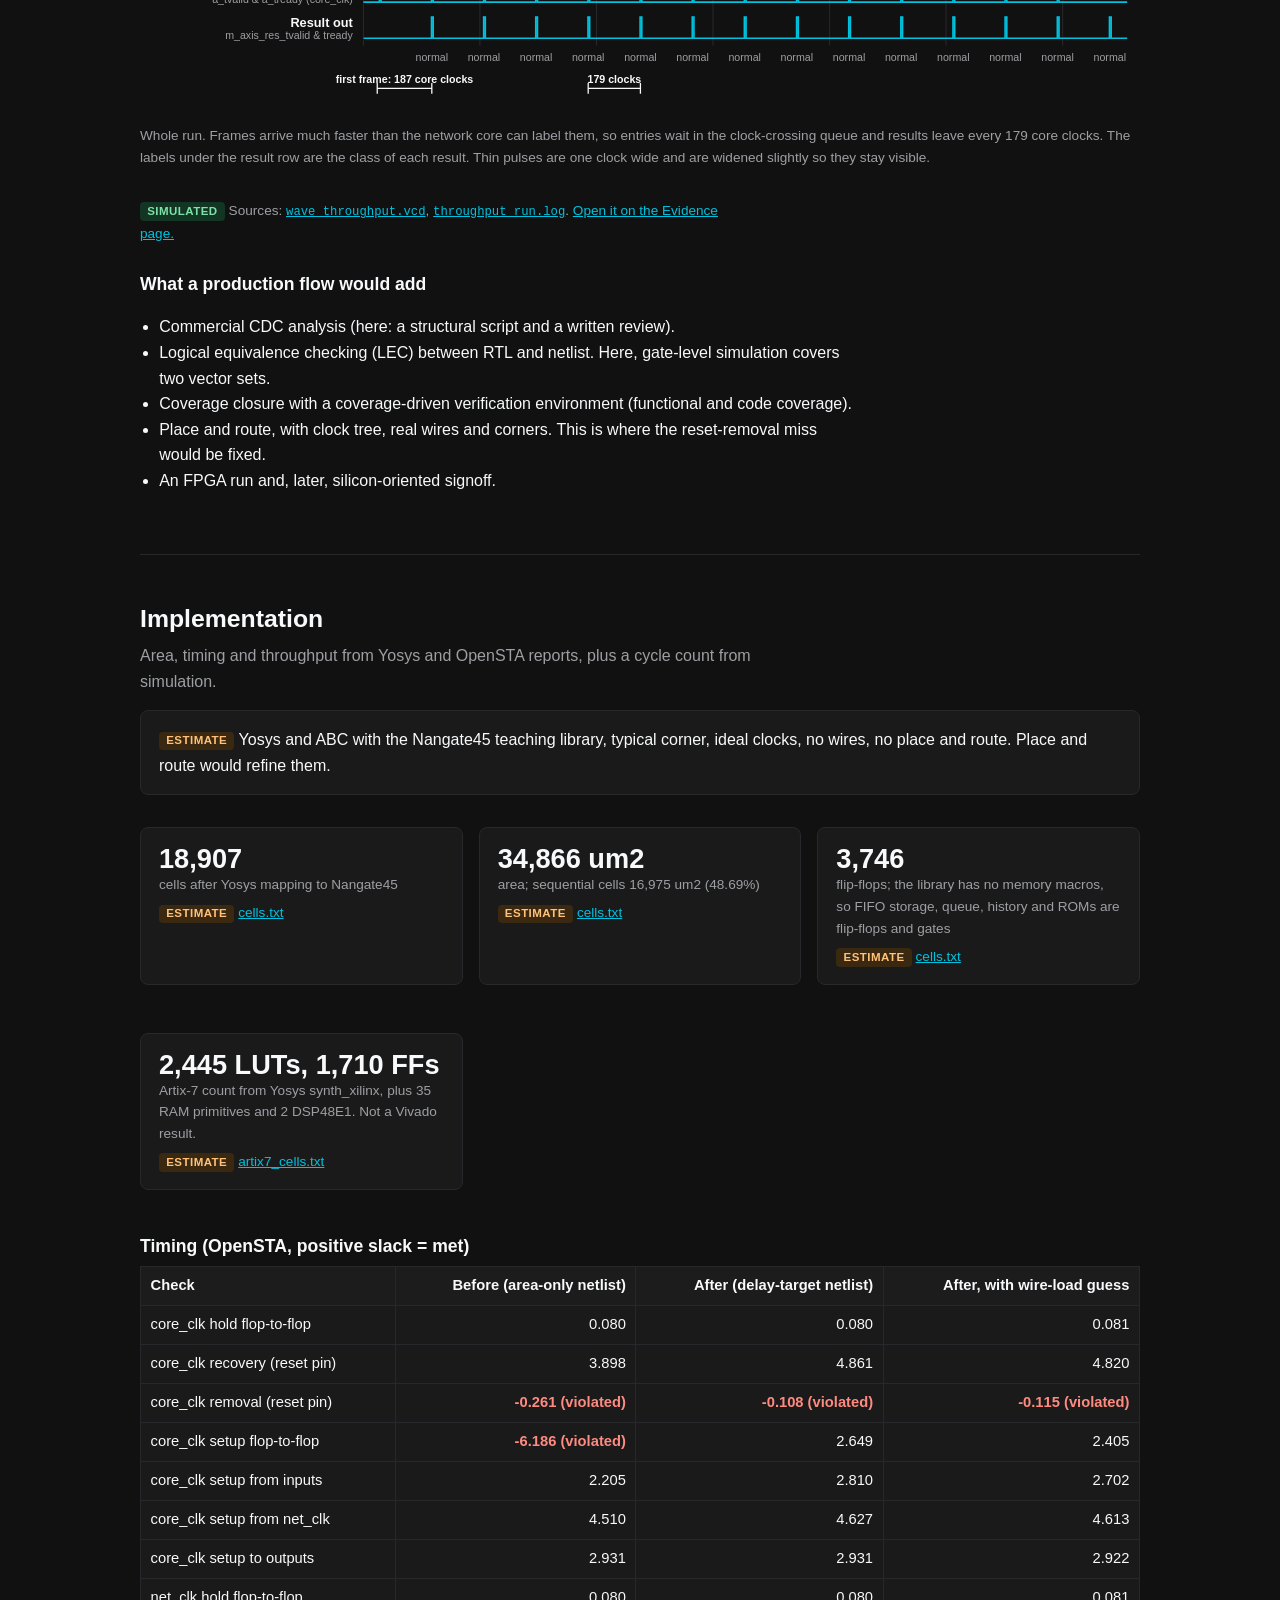
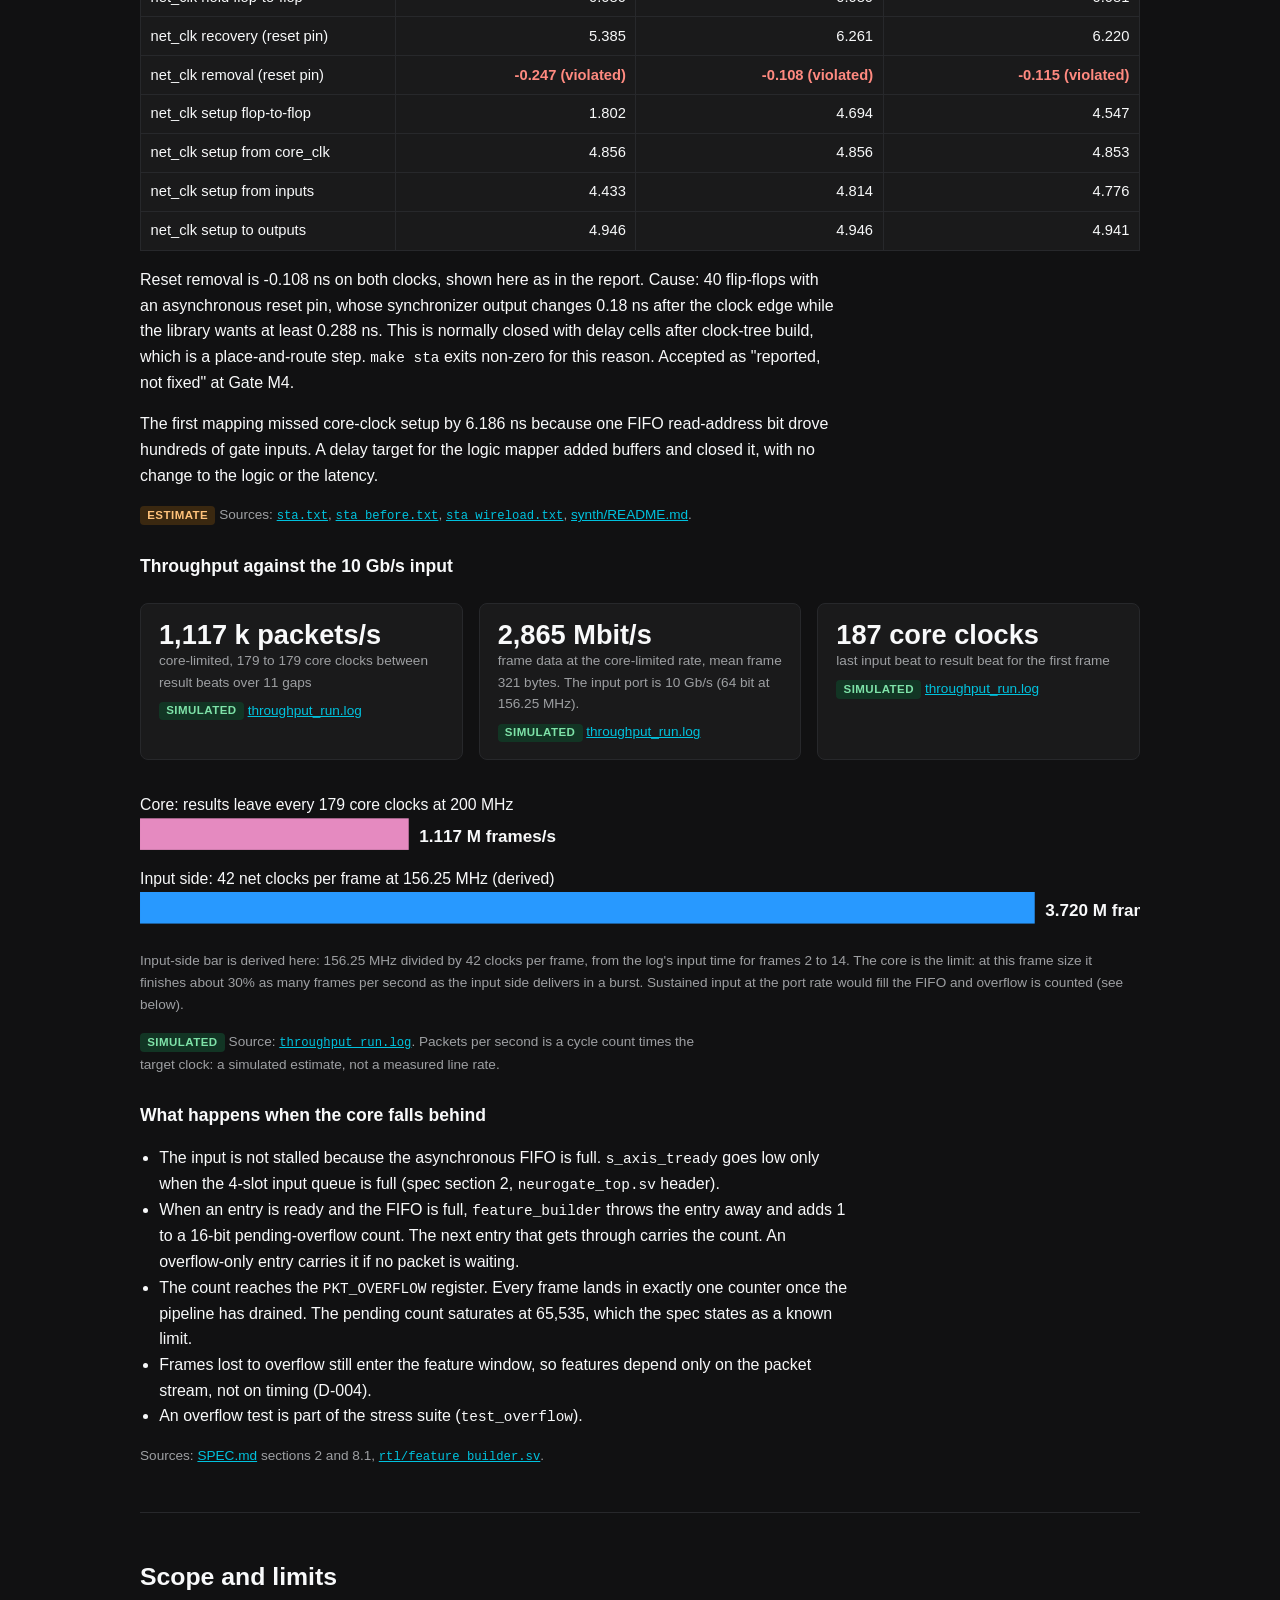
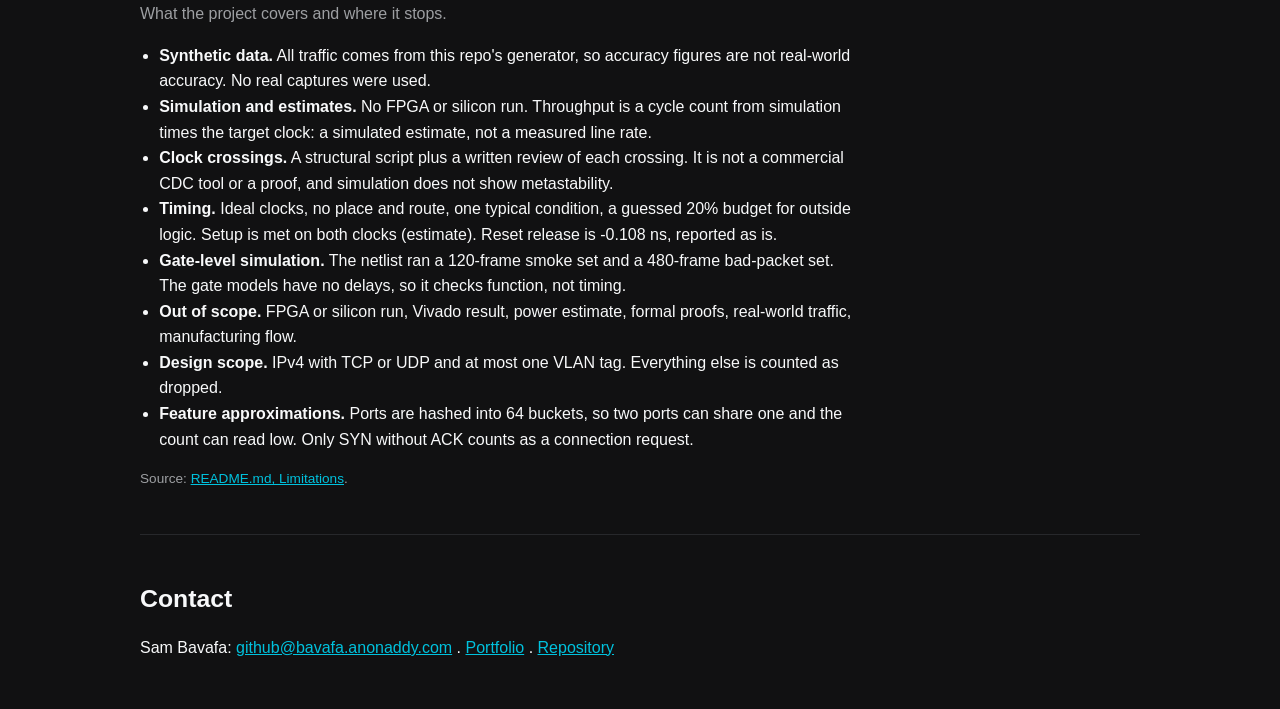
==== commit 305babd1: "Site: compact findings table, plainer wording, contact section Findings table drops to four columns " ====
--- a/site/index.html
+++ b/site/index.html
@@ -20,8 +20,8 @@
     <li><a href="#output">Output</a></li>
     <li><a href="#verify">Verification</a></li>
     <li><a href="#impl">Implementation</a></li>
-    <li><a href="#limits">Limitations</a></li>
-    <li><a href="#about">About</a></li>
+    <li><a href="#limits">Scope</a></li>
+    <li><a href="#about">Contact</a></li>
   </ul>
 </nav>
 
@@ -29,8 +29,8 @@
   <div class="wrap">
     <h1>NeuroGate: an AI-built packet-classification IP block, verified in simulation.</h1>
     <p class="by">Built by Sam Bavafa (M.Sc. Electrical Engineering), in a weekend (Nov 13 to 15, 2026), using a multi-agent AI flow.</p>
-    <p>Sam is not a practising RTL designer. This project shows AI-assisted engineering on a packet-processing block.</p>
-    <p class="caveat">Everything here is simulation or a tool estimate. Nothing ran on FPGA or silicon. All traffic is synthetic.</p>
+    <p>This project shows AI-assisted engineering on a packet-processing block: Claude Code writes the RTL and tests, OpenAI Codex reviews, and Sam directs the work and approves each milestone.</p>
+    <p class="caveat">Scope: everything here is simulation or a tool estimate. Nothing ran on FPGA or silicon. All traffic is synthetic.</p>
     <div class="btns">
       <a class="btn primary" href="#follow">Follow one packet</a>
       <a class="btn" href="https://github.com/bavafa/neurogate">Repo</a>
@@ -45,7 +45,7 @@
 <section id="why">
   <h2>Why this problem</h2>
   <p class="lede">Classify each packet in the data path with a small neural network, instead of in software.</p>
-  <p>Putting small ML models in the packet path is an active direction for SmartNICs and DPUs. NeuroGate is a small working example of that idea. It is not a new invention and it does not claim to compete with production designs.</p>
+  <p>Putting small ML models in the packet path is an active direction for SmartNICs and DPUs. NeuroGate is a small working example of that idea.</p>
   <p>The model is small on purpose: 8 inputs, 16 hidden units, 3 outputs, int8 weights. The block labels each packet as <b>normal</b>, <b>port scan</b> or <b>SYN flood</b> and reports a confidence margin. The point of the project is the whole path at small scale: AXI-Stream input, header parsing, feature extraction over a sliding window, a clock-domain crossing, fixed-point inference, flow control, counters and an AXI-Lite register interface. All of it is checked against a Python reference model.</p>
 </section>
 
@@ -75,7 +75,7 @@
     <li><b>M2 Parsers</b>Traffic generator, feature model, parsers, queues. Gate approved 2026-11-13 (D-021).</li>
     <li><b>M3 Network</b>Training, golden model, network core, decision unit. Gate approved 2026-11-14 (D-029).</li>
     <li><b>M4 Full design</b>Top level, synthesis, gate-level simulation, timing. Gate approved 2026-11-14 (D-041).</li>
-    <li class="open"><b>M5 Docs</b>README, results page, clean-clone check. In progress in the repo snapshot used here: second-model review and owner gate not yet recorded.</li>
+    <li class="open"><b>M5 Docs</b>README, results page, clean-clone check. Final review and gate still open in the repo snapshot used here.</li>
   </ol>
   <p class="src"><span class="tag sim">repo record</span> Sources: <a href="https://github.com/bavafa/neurogate/blob/main/STATUS.md">STATUS.md</a> milestone table, <a href="https://github.com/bavafa/neurogate/blob/main/DECISIONS.md">DECISIONS.md</a> D-010, D-021, D-029, D-041.</p>
 
@@ -93,26 +93,26 @@
         <li>All RTL (11 modules), cocotb tests, the Python model, scripts and docs: Claude Code.</li>
         <li>Review findings: OpenAI Codex, read-only.</li>
         <li>Task list and gate checks: planning agent.</li>
-        <li>Sam did not hand-write RTL. The RTL is generated and reviewed by AI agents under his direction.</li>
+        <li>The RTL and tests were generated by Claude Code and reviewed by OpenAI Codex, under Sam's direction.</li>
       </ul></div>
   </div>
 
   <h3>Real review findings</h3>
-  <p>Only <code>reviews/M1-review.md</code> is in the public repo. The M2 to M5 review files are kept outside it. For those milestones the rows below are the builder's own records in STATUS.md and DECISIONS.md, in the builder's wording, not the reviewer's text. The repo does not name the reviewer tool; the roles follow the project's process rules.</p>
+  <p>Only <code>reviews/M1-review.md</code> is in the public repo. For M2 to M5 the rows come from the builder's records in STATUS.md and DECISIONS.md, in the builder's wording.</p>
   <div class="tablewrap"><table id="findings">
-    <thead><tr><th>Milestone</th><th>Finding</th><th>Rating</th><th>How it was closed</th><th>Source</th></tr></thead>
+    <thead><tr><th>Review</th><th>Finding</th><th>How it was closed</th><th>Source</th></tr></thead>
     <tbody>
-      <tr><td>M1</td><td>Counter guarantee was wrong. Counters update after queued entries finish, so their sum cannot always equal frames received. Soft-reset behaviour was undefined.</td><td>must fix</td><td>Reset precedence and accounting boundary written into the spec and register map. The equality is now qualified: drained pipeline, no saturation, no soft reset with frames in flight.</td><td><a href="https://github.com/bavafa/neurogate/blob/main/reviews/M1-review.md">M1-review.md</a>, STATUS.md</td></tr>
-      <tr><td>M1</td><td>The spec said the test set is never used for tuning, but the default confidence threshold was chosen from the test-set table.</td><td>must fix</td><td>Threshold is now chosen on a validation split carved from training data. The test set reports once. Owner confirmed at Gate M1.</td><td>M1-review.md, D-008, D-010</td></tr>
-      <tr><td>M1</td><td><code>toolchain_check.sh</code> printed an Icarus error and still exited 0.</td><td>must fix</td><td>Script now checks each version command's exit code and output. Checked with a bad temp directory and a fake failing tool. The builder could not reproduce the original error.</td><td>M1-review.md, STATUS.md</td></tr>
-      <tr><td>M1</td><td>Two STATUS claims had no saved evidence.</td><td>should fix</td><td>Marked "unverified, no saved output".</td><td>M1-review.md, STATUS.md</td></tr>
-      <tr><td>M2</td><td>Behaviour for truncated headers (keep a TCP frame cut after 14 header bytes) existed in model and RTL but not in the spec.</td><td>must fix</td><td>Spec clarified, no RTL change. Owner confirmed at Gate M2.</td><td>D-020, D-021</td></tr>
-      <tr><td>M2</td><td>"Parsers agree with Scapy on every frame" was too strong.</td><td>must fix</td><td>Reworded to the breakdown: 9,600 frames; all fields compared on 8,900; keep/drop only on 6; 694 dropped by both. Owner accepted.</td><td>STATUS.md, D-021</td></tr>
-      <tr><td>M2</td><td>Handshake checks did not watch for payload changes during a stall.</td><td>should fix</td><td>New handshake monitor. It found no RTL bug. It failed on two planted faults and missed a third; STATUS says so.</td><td>STATUS.md</td></tr>
-      <tr><td>M3</td><td>Evidence gap: RTL was compared on 2,028 vectors, not on every test packet. No must fix at M3.</td><td>should fix</td><td><code>make test-full</code> replays all 8,347 classified test packets through the network core and decision unit, twice. See Verification.</td><td>STATUS.md, D-028</td></tr>
-      <tr><td>M4</td><td>Testbench bug: <code>clear_beats()</code> replaced the error list, so a running monitor stopped seeing protocol faults.</td><td>review item</td><td>Fixed in place. A regression test fails on the old code. Log kept in the repo.</td><td>D-040, <a href="https://github.com/bavafa/neurogate/blob/main/tb/evidence/clear_beats_monitor.log">clear_beats_monitor.log</a></td></tr>
-      <tr><td>M4</td><td>Timing script could pass with broken constraints.</td><td>review item</td><td><code>make sta</code> now fails on constraint problems, shown with a planted fault.</td><td>D-040, <a href="https://github.com/bavafa/neurogate/blob/main/synth/reports/sta_constraint_check.log">sta_constraint_check.log</a></td></tr>
-      <tr><td>M5</td><td>Results page typed some values by hand instead of reading logs. Replay log lacked provenance. Module notes did not match the RTL.</td><td>must fix (two items) and should fix</td><td>Test prints its gap and stall rates; the page reads them. Replay log records whether rtl/ and tb/ were modified. Notes corrected, no RTL change.</td><td>D-046</td></tr>
+<tr><td><b>M1</b><br><span class="rate">must fix</span></td><td>Counters update after queued entries finish, so their sum cannot always equal frames received. Soft-reset behaviour was undefined.</td><td>Reset precedence and accounting boundary written into the spec and register map. Equality now qualified (drained pipeline, no saturation).</td><td><a href="https://github.com/bavafa/neurogate/blob/main/reviews/M1-review.md">M1-review.md</a></td></tr>
+<tr><td><b>M1</b><br><span class="rate">must fix</span></td><td>The spec said the test set is never used for tuning, but the default confidence threshold came from the test-set table.</td><td>Threshold now chosen on a validation split from training data. The test set reports once (D-008).</td><td>M1-review.md, D-008</td></tr>
+<tr><td><b>M1</b><br><span class="rate">must fix</span></td><td><code>toolchain_check.sh</code> printed an Icarus error and still exited 0.</td><td>Script checks each command's exit code and output. Tested with a failing tool.</td><td>M1-review.md</td></tr>
+<tr><td><b>M1</b><br><span class="rate">should fix</span></td><td>Two STATUS claims had no saved evidence.</td><td>Marked "unverified, no saved output".</td><td>M1-review.md</td></tr>
+<tr><td><b>M2</b><br><span class="rate">must fix</span></td><td>Truncated-header behaviour was in the model and RTL but not in the spec.</td><td>Spec clarified, no RTL change. Owner confirmed at Gate M2.</td><td>D-020, D-021</td></tr>
+<tr><td><b>M2</b><br><span class="rate">must fix</span></td><td>"Parsers agree with Scapy on every frame" was too strong.</td><td>Reworded to the breakdown: 8,900 frames fully compared, 6 keep/drop only, 694 dropped by both.</td><td>STATUS.md, D-021</td></tr>
+<tr><td><b>M2</b><br><span class="rate">should fix</span></td><td>Handshake checks missed payload changes during a stall.</td><td>New monitor. No RTL bug found. It caught two planted faults and missed a third; STATUS says so.</td><td>STATUS.md</td></tr>
+<tr><td><b>M3</b><br><span class="rate">should fix</span></td><td>RTL was compared on 2,028 vectors, not on every test packet. (No must fix at M3.)</td><td><code>make test-full</code> replays all 8,347 packets twice: 0 mismatches.</td><td>STATUS.md, D-028</td></tr>
+<tr><td><b>M4</b><br><span class="rate">review item</span></td><td><code>clear_beats()</code> replaced the error list, so a running monitor stopped seeing protocol faults.</td><td>Fixed. A regression test fails on the old code.</td><td>D-040, <a href="https://github.com/bavafa/neurogate/blob/main/tb/evidence/clear_beats_monitor.log">log</a></td></tr>
+<tr><td><b>M4</b><br><span class="rate">review item</span></td><td>The timing script could pass with broken constraints.</td><td><code>make sta</code> now fails on constraint problems. Shown with a planted fault.</td><td>D-040, <a href="https://github.com/bavafa/neurogate/blob/main/synth/reports/sta_constraint_check.log">log</a></td></tr>
+<tr><td><b>M5</b><br><span class="rate">must fix, should fix</span></td><td>Some page values were typed by hand instead of read from logs. The replay log lacked provenance. Notes were out of step with the RTL.</td><td>The page reads the logs. Provenance line added. Notes corrected.</td><td>D-046</td></tr>
     </tbody></table></div>
 </section>
 
@@ -173,7 +173,7 @@
 
 <section id="output">
   <h2>Output analysis</h2>
-  <div class="card"><b>Accuracy here is on synthetic data. It is not real-world accuracy.</b> The generator is simpler than real traffic, and nothing was tested on real captures.</div>
+  <div class="card"><b>Accuracy is measured on synthetic data, so it is not real-world accuracy.</b> The generator is simpler than real traffic, and no real captures were used.</div>
   <div id="outstats" class="grid2"></div>
 
   <h3>Confusion matrix and per-class precision and recall (int8, test split)</h3>
@@ -197,7 +197,7 @@
   <div class="tablewrap"><table>
     <thead><tr><th>Check</th><th>Result</th><th>Label</th><th>Source</th></tr></thead>
     <tbody id="verifytable"></tbody></table></div>
-  <p>The replay log covers <code>mlp_core</code> and <code>decision_unit</code>, not the whole design. The whole-design traffic test (9,000 frames through both clocks) is described in STATUS.md only; its log is not committed. The replay log holds totals, not one RTL label per packet.</p>
+  <p>The replay log covers <code>mlp_core</code> and <code>decision_unit</code>. The whole-design traffic test (9,000 frames through both clocks) is described in STATUS.md.</p>
 
   <h3>Waveform from a simulation run</h3>
   <p>Reused from the Evidence page. It is drawn from a trimmed signal dump of the throughput test: 14 frames go in back to back on the network clock, and result beats leave one at a time.</p>
@@ -206,24 +206,24 @@
 
   <h3>What a production flow would add</h3>
   <ul class="plain">
-    <li>Commercial CDC analysis (this project has a structural script and a written review, not a sign-off).</li>
-    <li>Logical equivalence checking (LEC) between RTL and netlist. Here, gate-level simulation covered two vector sets only.</li>
+    <li>Commercial CDC analysis (here: a structural script and a written review).</li>
+    <li>Logical equivalence checking (LEC) between RTL and netlist. Here, gate-level simulation covers two vector sets.</li>
     <li>Coverage closure with a coverage-driven verification environment (functional and code coverage).</li>
     <li>Place and route, with clock tree, real wires and corners. This is where the reset-removal miss would be fixed.</li>
-    <li>An FPGA run and, later, silicon-oriented signoff. Neither exists here.</li>
+    <li>An FPGA run and, later, silicon-oriented signoff.</li>
   </ul>
 </section>
 
 <section id="impl">
   <h2>Implementation</h2>
   <p class="lede">Area, timing and throughput from Yosys and OpenSTA reports, plus a cycle count from simulation.</p>
-  <div class="card"><span class="tag est">estimate</span> Yosys and ABC with the Nangate45 teaching library, typical corner, ideal clocks, no wires, no place and route. These numbers say nothing about a real device.</div>
+  <div class="card"><span class="tag est">estimate</span> Yosys and ABC with the Nangate45 teaching library, typical corner, ideal clocks, no wires, no place and route. Place and route would refine them.</div>
   <div id="implstats" class="grid2"></div>
 
   <h3>Timing (OpenSTA, positive slack = met)</h3>
   <div class="tablewrap"><table id="timing"></table></div>
-  <p>The reset-removal check fails by 0.108 ns on both clocks and is shown as it is in the report. The cause is 40 flip-flops with an asynchronous reset pin whose synchronizer output changes 0.18 ns after the clock edge, while the library wants at least 0.288 ns. This is normally fixed with delay cells after clock-tree build, which this project does not have. <code>make sta</code> exits non-zero because of it. The owner accepted this as "reported, not fixed" at Gate M4.</p>
-  <p>The first mapping failed core-clock setup by 6.186 ns because one FIFO read-address bit drove hundreds of gate inputs. The fix was a delay target for the logic mapper, which added buffers. The logic and latency did not change.</p>
+  <p>Reset removal is -0.108 ns on both clocks, shown here as in the report. Cause: 40 flip-flops with an asynchronous reset pin, whose synchronizer output changes 0.18 ns after the clock edge while the library wants at least 0.288 ns. This is normally closed with delay cells after clock-tree build, which is a place-and-route step. <code>make sta</code> exits non-zero for this reason. Accepted as "reported, not fixed" at Gate M4.</p>
+  <p>The first mapping missed core-clock setup by 6.186 ns because one FIFO read-address bit drove hundreds of gate inputs. A delay target for the logic mapper added buffers and closed it, with no change to the logic or the latency.</p>
   <p class="src"><span class="tag est">estimate</span> Sources: <a href="https://github.com/bavafa/neurogate/blob/main/synth/reports/sta.txt"><code>sta.txt</code></a>, <a href="https://github.com/bavafa/neurogate/blob/main/synth/reports/sta_before.txt"><code>sta_before.txt</code></a>, <a href="https://github.com/bavafa/neurogate/blob/main/synth/reports/sta_wireload.txt"><code>sta_wireload.txt</code></a>, <a href="https://github.com/bavafa/neurogate/blob/main/synth/README.md">synth/README.md</a>.</p>
 
   <h3>Throughput against the 10 Gb/s input</h3>
@@ -236,38 +236,33 @@
     <li>When an entry is ready and the FIFO is full, <code>feature_builder</code> throws the entry away and adds 1 to a 16-bit pending-overflow count. The next entry that gets through carries the count. An overflow-only entry carries it if no packet is waiting.</li>
     <li>The count reaches the <code>PKT_OVERFLOW</code> register. Every frame lands in exactly one counter once the pipeline has drained. The pending count saturates at 65,535, which the spec states as a known limit.</li>
     <li>Frames lost to overflow still enter the feature window, so features depend only on the packet stream, not on timing (D-004).</li>
-    <li>An overflow test exists in the stress suite (<code>test_overflow</code>). No overflow behaviour is shown in a committed log here; see STATUS.md.</li>
+    <li>An overflow test is part of the stress suite (<code>test_overflow</code>).</li>
   </ul>
   <p class="src">Sources: <a href="https://github.com/bavafa/neurogate/blob/main/SPEC.md">SPEC.md</a> sections 2 and 8.1, <a href="https://github.com/bavafa/neurogate/blob/main/rtl/feature_builder.sv"><code>rtl/feature_builder.sv</code></a>.</p>
 </section>
 
 <section id="limits">
-  <h2>Limitations</h2>
-  <p class="lede">From the README, with the same meaning.</p>
-  <ul class="plain">
-    <li><b>Synthetic data.</b> All traffic comes from this repo's generator. Real traffic is messier. Accuracy here is not real-world accuracy. Nothing was tested on real captures.</li>
-    <li><b>Simulation only.</b> Nothing ran on an FPGA or in silicon. Throughput is a cycle count from simulation times the target clock. It is a simulated estimate, not a measured line rate.</li>
-    <li><b>Clock crossings: structural check plus review, no formal proof.</b> A script checks that every crossing is one of the allowed kinds, and the builder wrote a review of each. This is not a commercial CDC tool. Simulation cannot show metastability.</li>
-    <li><b>Timing without place and route.</b> Ideal clocks, no wires beyond one rough guess, one typical condition, a guessed 20% budget for outside logic. Setup is met on both clocks (estimate). The reset-release miss of 0.108 ns is reported as not done.</li>
-    <li><b>Gate-level simulation is partial.</b> The netlist ran a 120-frame smoke set and a 480-frame bad-packet set. Longer traffic, overflow and reset tests were not repeated on it. The gate models have no delays, so it checks function, not timing.</li>
-    <li><b>Not done.</b> No FPGA or silicon run, no Vivado result, no power estimate, no formal proofs, no real-world traffic, no manufacturing flow.</li>
-    <li><b>Small design on purpose.</b> IPv4 with TCP or UDP and at most one VLAN tag. Everything else is counted as dropped.</li>
-    <li><b>Features are approximations.</b> Ports are hashed into 64 buckets, so two ports can share one and the count can be too low. Only SYN without ACK is counted as a connection request.</li>
+  <h2>Scope and limits</h2>
+  <p class="lede">What the project covers and where it stops.</p>
+  <ul class="plain">
+    <li><b>Synthetic data.</b> All traffic comes from this repo's generator, so accuracy figures are not real-world accuracy. No real captures were used.</li>
+    <li><b>Simulation and estimates.</b> No FPGA or silicon run. Throughput is a cycle count from simulation times the target clock: a simulated estimate, not a measured line rate.</li>
+    <li><b>Clock crossings.</b> A structural script plus a written review of each crossing. It is not a commercial CDC tool or a proof, and simulation does not show metastability.</li>
+    <li><b>Timing.</b> Ideal clocks, no place and route, one typical condition, a guessed 20% budget for outside logic. Setup is met on both clocks (estimate). Reset release is -0.108 ns, reported as is.</li>
+    <li><b>Gate-level simulation.</b> The netlist ran a 120-frame smoke set and a 480-frame bad-packet set. The gate models have no delays, so it checks function, not timing.</li>
+    <li><b>Out of scope.</b> FPGA or silicon run, Vivado result, power estimate, formal proofs, real-world traffic, manufacturing flow.</li>
+    <li><b>Design scope.</b> IPv4 with TCP or UDP and at most one VLAN tag. Everything else is counted as dropped.</li>
+    <li><b>Feature approximations.</b> Ports are hashed into 64 buckets, so two ports can share one and the count can read low. Only SYN without ACK counts as a connection request.</li>
   </ul>
   <p class="src">Source: <a href="https://github.com/bavafa/neurogate/blob/main/README.md#limitations">README.md, Limitations</a>.</p>
 </section>
 
 <section id="about">
-  <h2>About</h2>
-  <ul class="plain">
-    <li>Sam Bavafa has an M.Sc. and B.Sc. in Electrical Engineering and an FPGA programming certificate, with university training in digital design, Verilog and VHDL from years ago. He is not a current RTL expert.</li>
-    <li>For 8+ years he has built AI and ML products as a product leader, with teams of up to 14 engineers and data scientists. Today he builds software daily with a multi-agent AI flow: a planning agent, Claude Code as builder, OpenAI Codex as reviewer.</li>
-    <li>He does not claim to replace RTL designers. He wants to help a design team adopt AI in its flow, with an electrical engineering foundation and a repeatable way to check AI output.</li>
-  </ul>
-  <p>Contact: <a href="mailto:github@bavafa.anonaddy.com" id="contact">github@bavafa.anonaddy.com</a></p>
+  <h2>Contact</h2>
+  <p>Sam Bavafa: <a href="mailto:github@bavafa.anonaddy.com" id="contact">github@bavafa.anonaddy.com</a> . <a href="https://bavafa.github.io/">Portfolio</a> . <a href="https://github.com/bavafa/neurogate">Repository</a></p>
 </section>
 </main>
-<footer><div class="wrap">Static page. Data in <code>site/data/</code> is generated from the repository by <code>scripts/export_site_data.py</code>. Repo snapshot: <span id="commit"></span>.</div></footer>
+
 <script type="module" src="js/app.js"></script>
 </body>
 </html>
--- a/site/css/style.css
+++ b/site/css/style.css
@@ -1,22 +1,27 @@
-/* NeuroGate case study. Plain CSS, no build step. Light and dark follow the OS setting. */
+/* NeuroGate case study. Plain CSS, no build step. Dark theme only.
+   Palette: near-black, white and grey with a teal accent, sampled from the colours used on
+   amd.com/en/solutions/ai.html (#000, #111112, #1a1a1b, #27282b, #00c2de, #2899ff, #9d9fa2, #636466).
+   Palette only: no logo, name or font is used. */
+/* Dark only, so the page looks the same for every viewer. */
 :root {
-  --bg: #f7f8fa; --panel: #ffffff; --ink: #14181f; --muted: #4a5568; --line: #d5dae2;
-  --accent: #0b5cad; --accent-ink: #ffffff; --focus: #b45309;
-  --sim: #0b6b3a; --sim-bg: #e3f4ea; --est: #8a4b00; --est-bg: #fdf0dc;
-  --c-normal: #3b6ea5; --c-scan: #b25e00; --c-flood: #9b2c6f;   /* class colours, also told apart by label */
-  --net: #e8f0fb; --core: #f3ecfa; --cross: #fff3d6;
+  color-scheme: dark;
+  --bg: #111112; --panel: #1a1a1b; --ink: #f8f9fa; --muted: #9d9fa2; --line: #27282b;
+  --accent: #00c2de; --accent-ink: #000000; --focus: #ffb454;
+  --sim: #7ee2a8; --sim-bg: #123524; --est: #ffc27a; --est-bg: #3a2810;
+  --c-normal: #2899ff; --c-scan: #f2a64b; --c-flood: #e58ac0;   /* class colours, also told apart by label */
+  --net: #0f2a30; --core: #222326; --cross: #3a3012;
   --mono: ui-monospace, "SF Mono", Menlo, Consolas, monospace;
   --sans: -apple-system, BlinkMacSystemFont, "Segoe UI", Roboto, Helvetica, Arial, sans-serif;
 }
-@media (prefers-color-scheme: dark) {
-  :root {
-    --bg: #0e1218; --panel: #161c25; --ink: #e8ecf2; --muted: #a8b3c3; --line: #2c3544;
-    --accent: #6cb2ff; --accent-ink: #08111c; --focus: #ffb454;
-    --sim: #7ee2a8; --sim-bg: #123524; --est: #ffc27a; --est-bg: #3a2810;
-    --c-normal: #7fb0e6; --c-scan: #f2a64b; --c-flood: #e58ac0;
-    --net: #16263b; --core: #271d38; --cross: #3a3012;
-  }
+/* Menu bar and opening block: pure black. */
+nav.top, header.hero {
+  --bg: #000; --panel: #1a1a1b; --ink: #f8f9fa; --muted: #9d9fa2; --line: #27282b;
+  --accent: #00c2de; --accent-ink: #000; --focus: #ffb454;
+  --sim: #7ee2a8; --sim-bg: #123524; --est: #ffc27a; --est-bg: #3a2810;
 }
+header.hero { background: #000; color: var(--ink); }
+nav.top { background: #000; border-bottom: 1px solid var(--line); }
+nav.top a[aria-current="true"] { border-bottom-color: #00c2de; }
 * { box-sizing: border-box; }
 html { scroll-behavior: smooth; scroll-padding-top: 64px; }
 body { margin: 0; background: var(--bg); color: var(--ink); font: 16px/1.6 var(--sans); }
@@ -27,7 +32,7 @@
 .skip:focus { left: 0; }
 .wrap { max-width: 1040px; margin: 0 auto; padding: 0 20px; }
 
-nav.top { position: sticky; top: 0; z-index: 10; background: var(--panel); border-bottom: 1px solid var(--line); }
+nav.top { position: sticky; top: 0; z-index: 10; background: #000; border-bottom: 1px solid var(--line); }
 nav.top ul { list-style: none; margin: 0; padding: 0 20px; display: flex; gap: .25rem; overflow-x: auto; max-width: 1040px; margin: 0 auto; }
 nav.top a { display: block; padding: .8rem .7rem; text-decoration: none; color: var(--muted); font-size: .88rem; white-space: nowrap; border-bottom: 3px solid transparent; }
 nav.top a[aria-current="true"] { color: var(--ink); border-bottom-color: var(--accent); }
@@ -61,8 +66,7 @@
 th { background: color-mix(in srgb, var(--panel) 85%, var(--line)); }
 td.num, th.num { text-align: right; font-variant-numeric: tabular-nums; }
 .tablewrap { overflow-x: auto; }
-.bad { color: #b3261e; font-weight: 700; }
-@media (prefers-color-scheme: dark) { .bad { color: #ff8a80; } }
+.bad { color: #ff8a80; font-weight: 700; }
 
 figure { margin: 1rem 0; }
 figure svg { width: 100%; height: auto; display: block; }
@@ -139,3 +143,5 @@
 .wave .span { stroke: var(--ink); stroke-width: 1.2; fill: none; } .wave .xfill { fill: color-mix(in srgb, var(--line) 80%, transparent); }
 .wave { min-width: 760px; }
 #archbox { overflow-x: auto; } #archbox svg { min-width: 760px; }
+ #timing { min-width: 620px; } #verify .tablewrap table { min-width: 640px; }
+#findings { min-width: 700px; font-size: .84rem; line-height: 1.4; } #findings th, #findings td { padding: .3rem .5rem; } #findings td:first-child { white-space: nowrap; } .rate { color: var(--muted); font-size: .78rem; } #findings td:last-child { font-size: .78rem; }
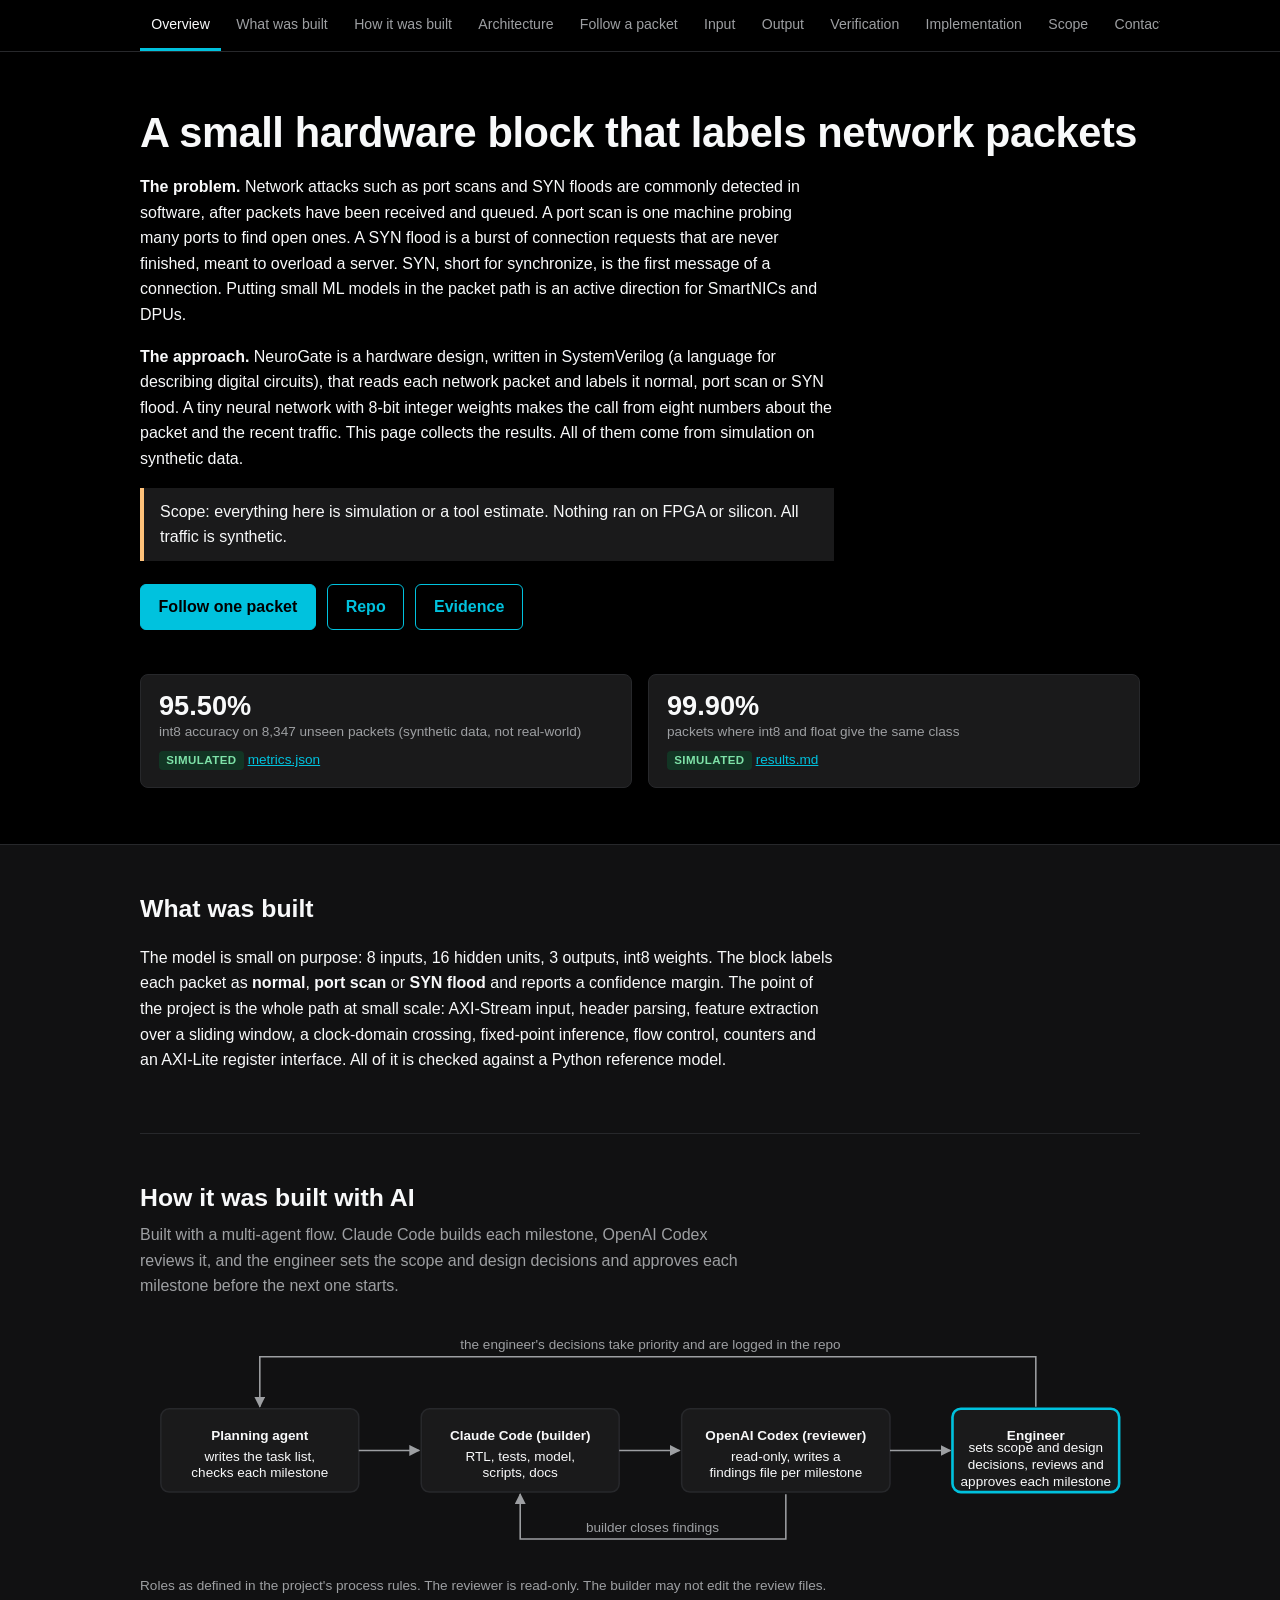
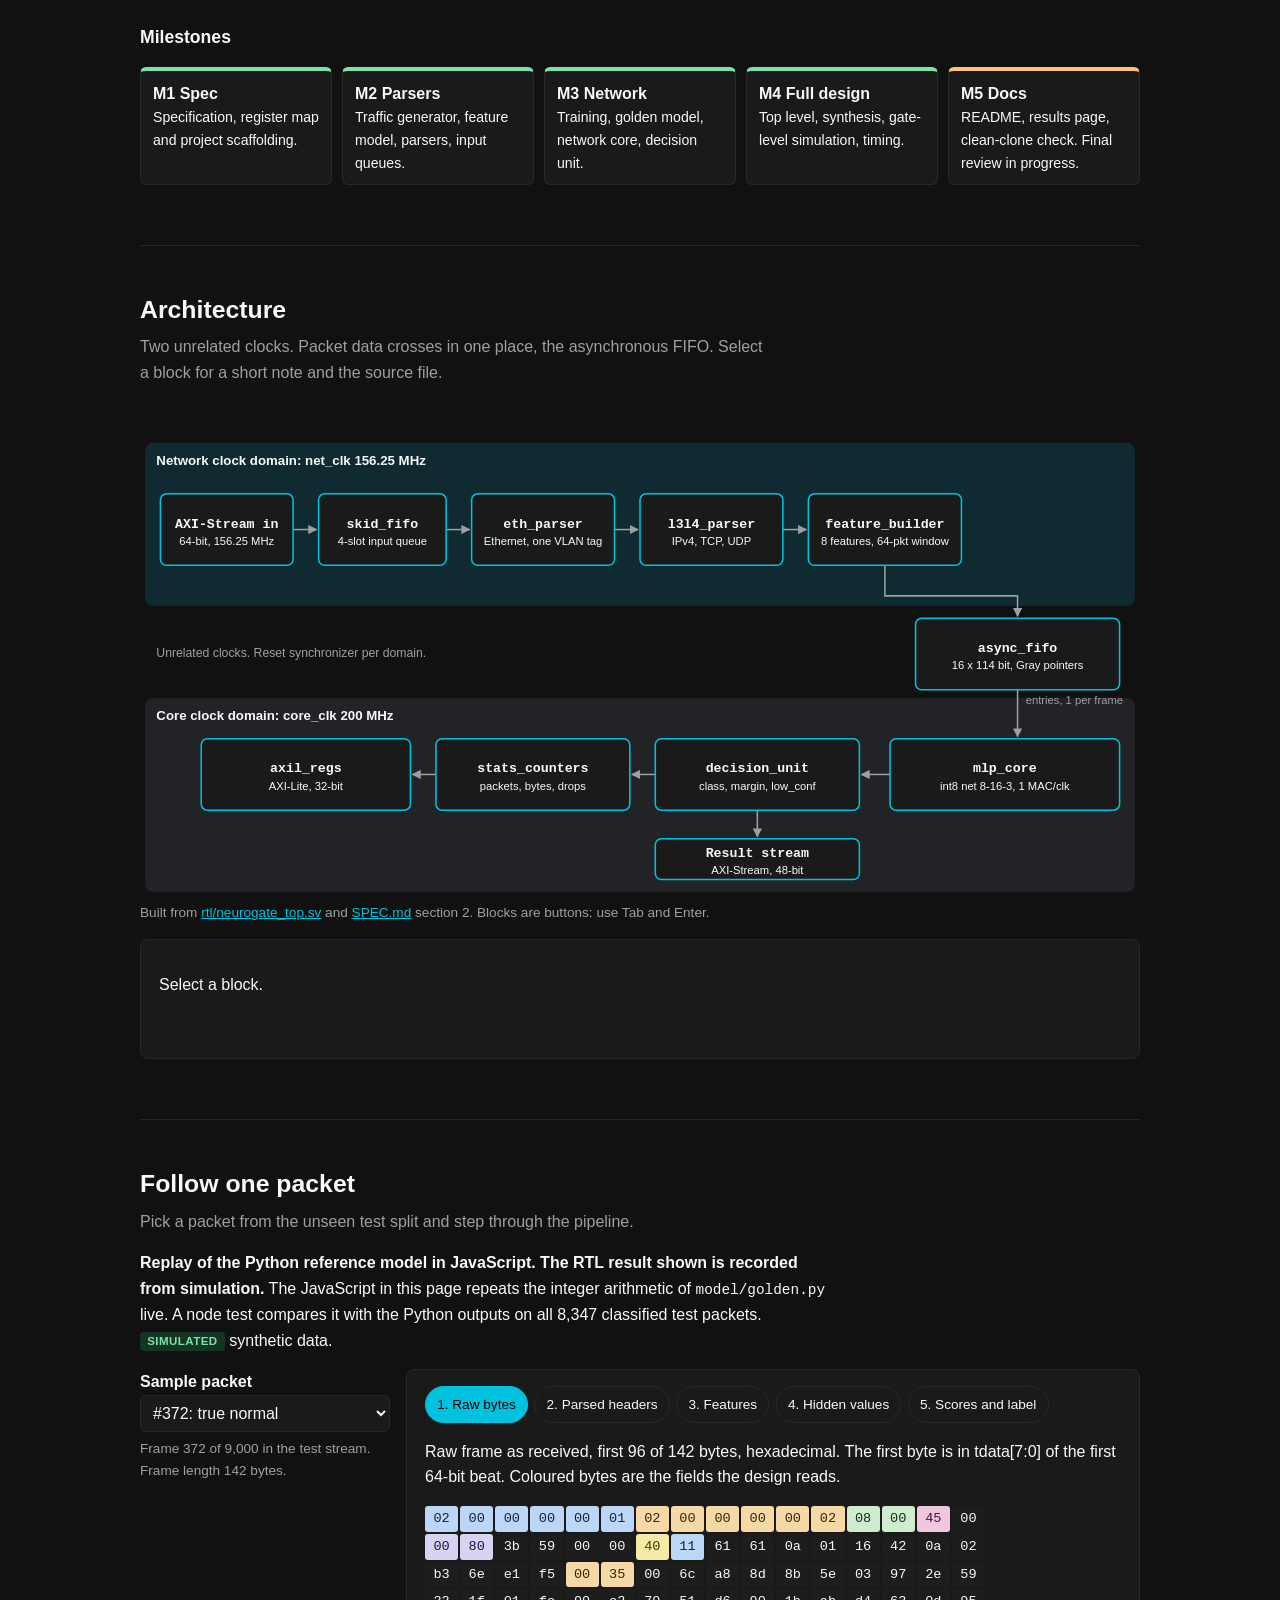
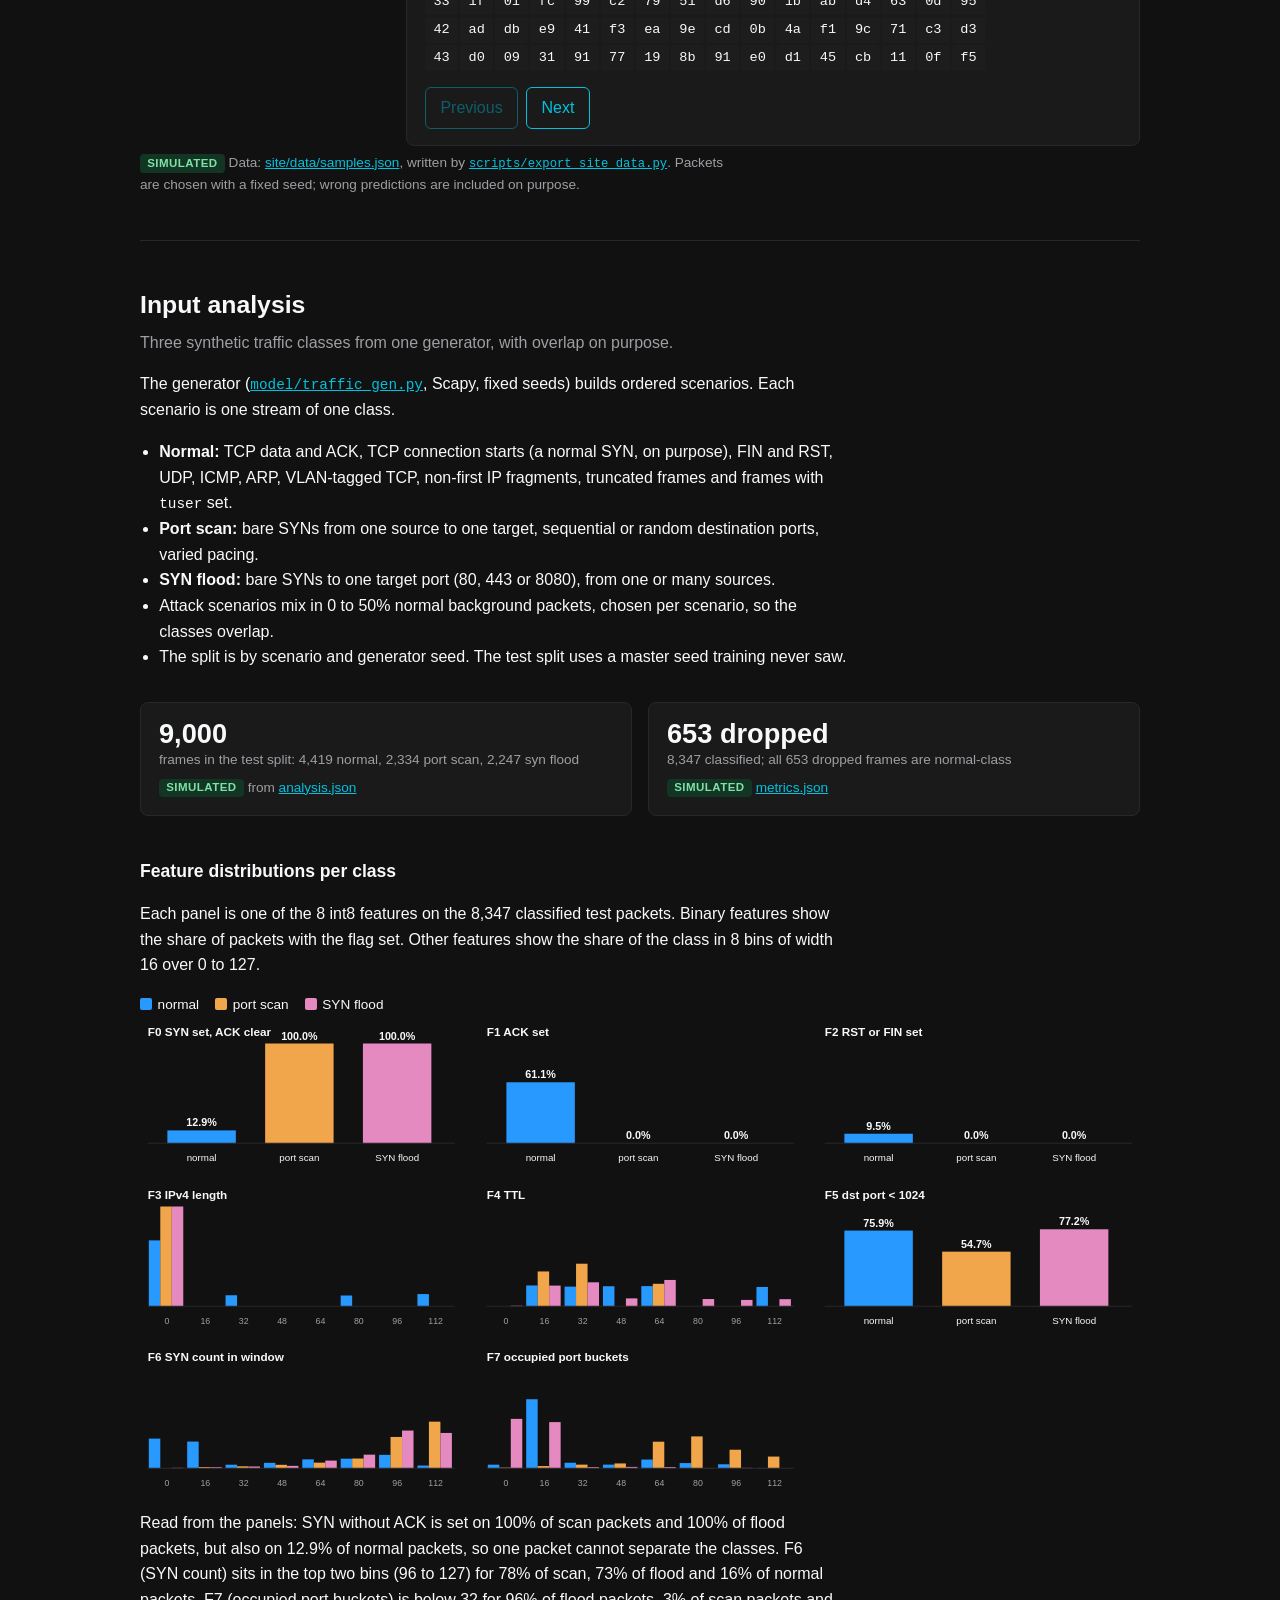
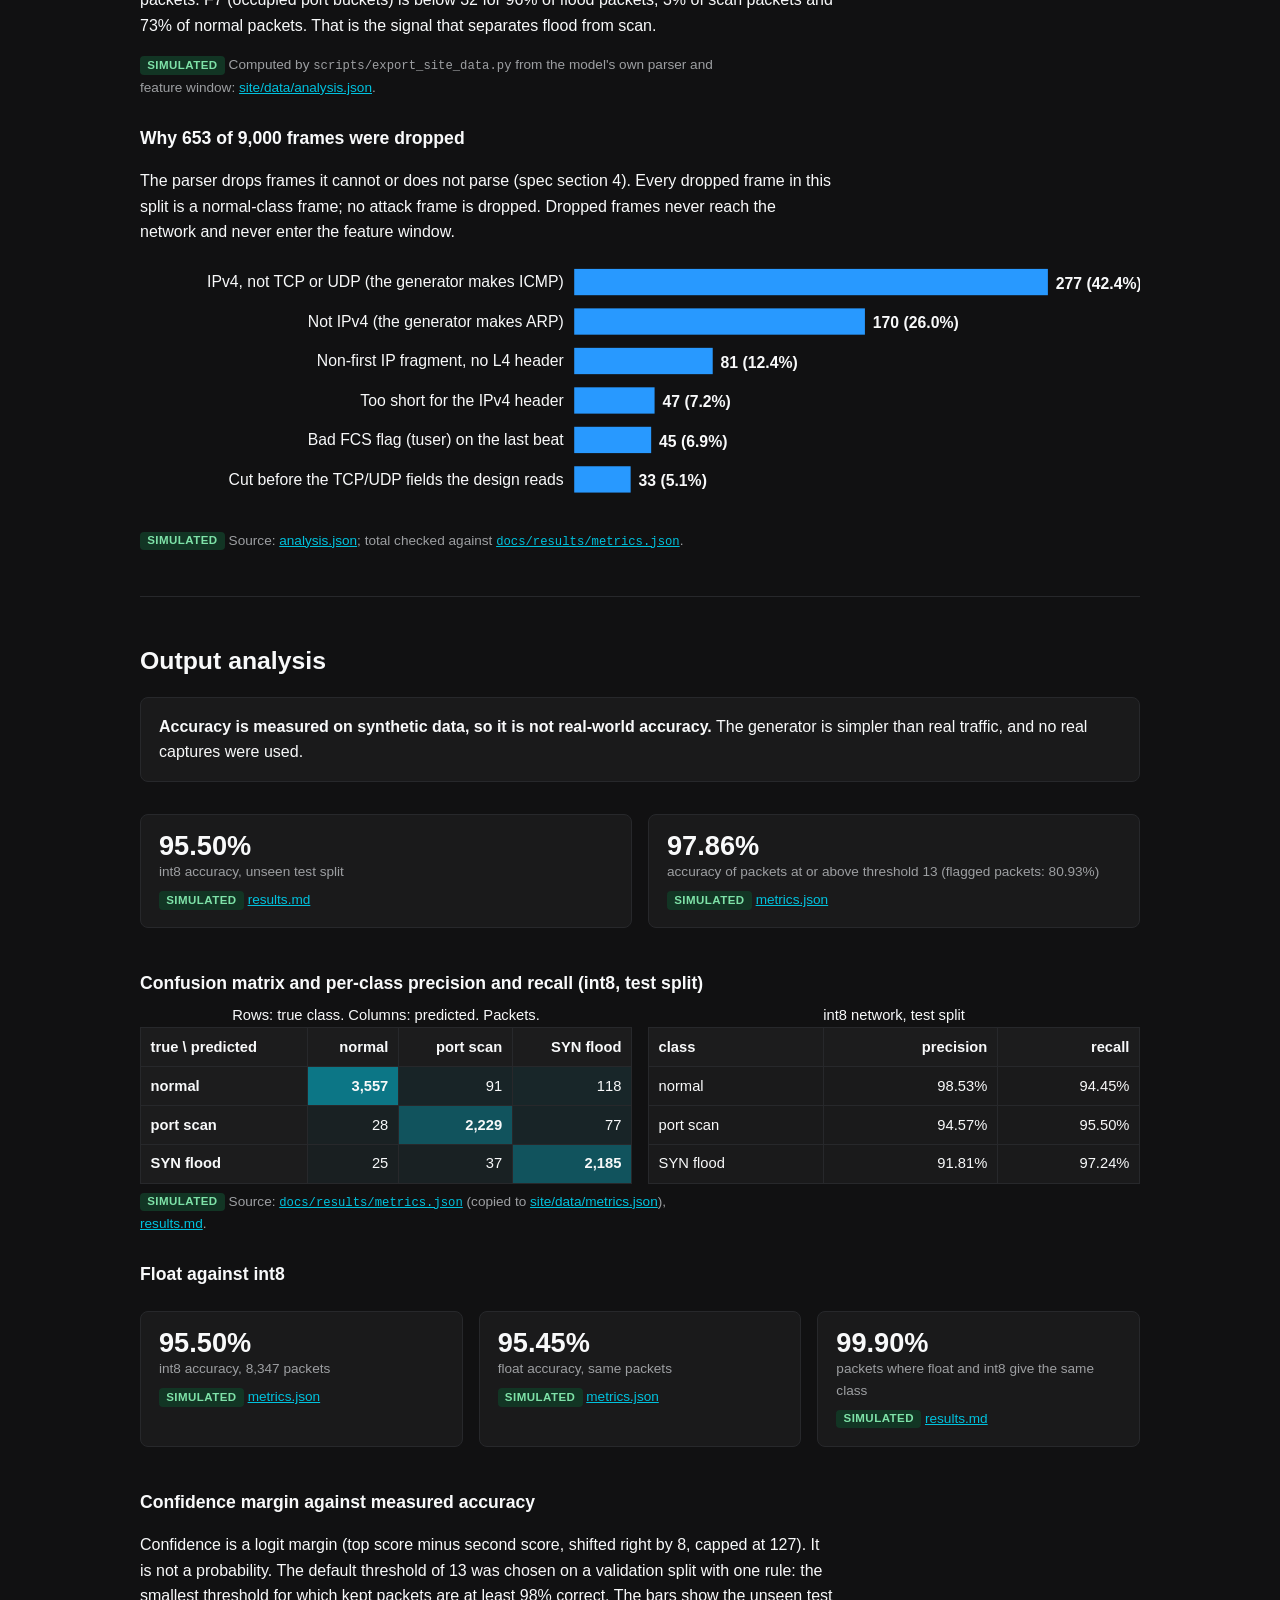
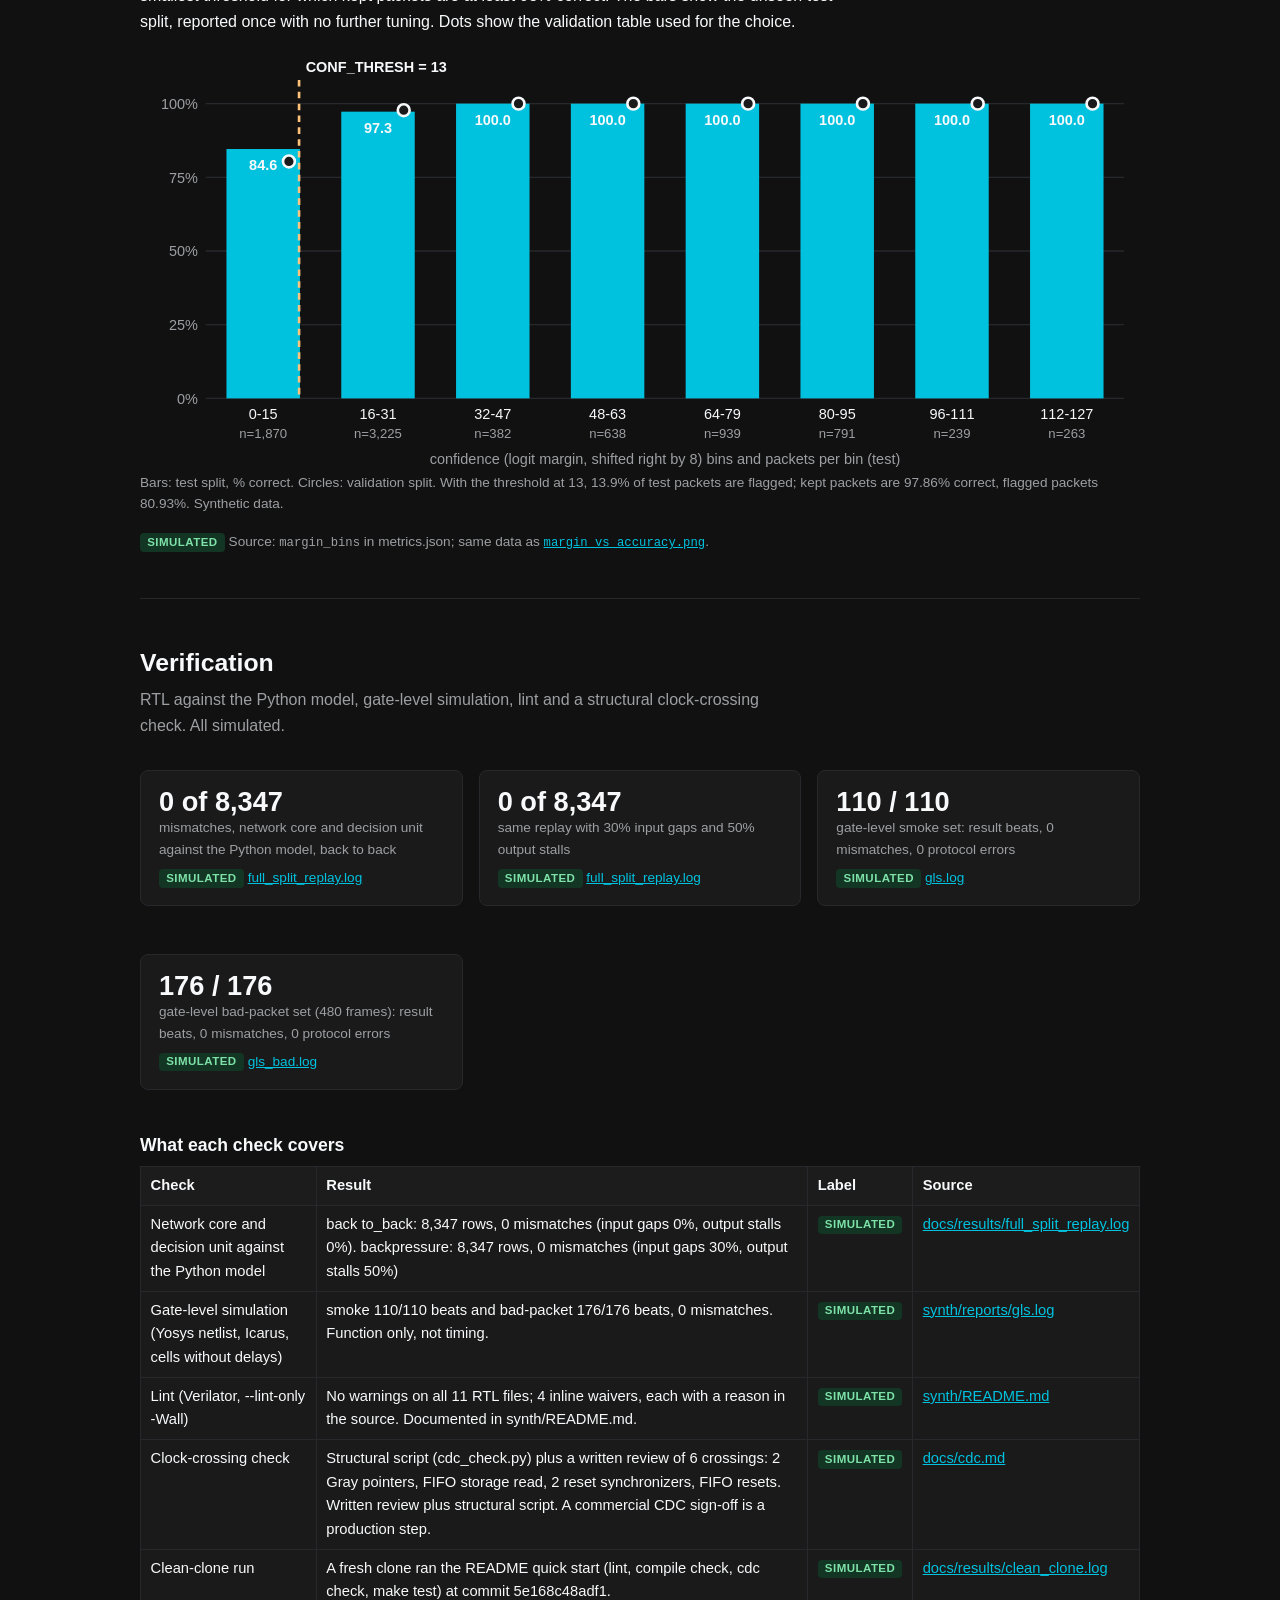
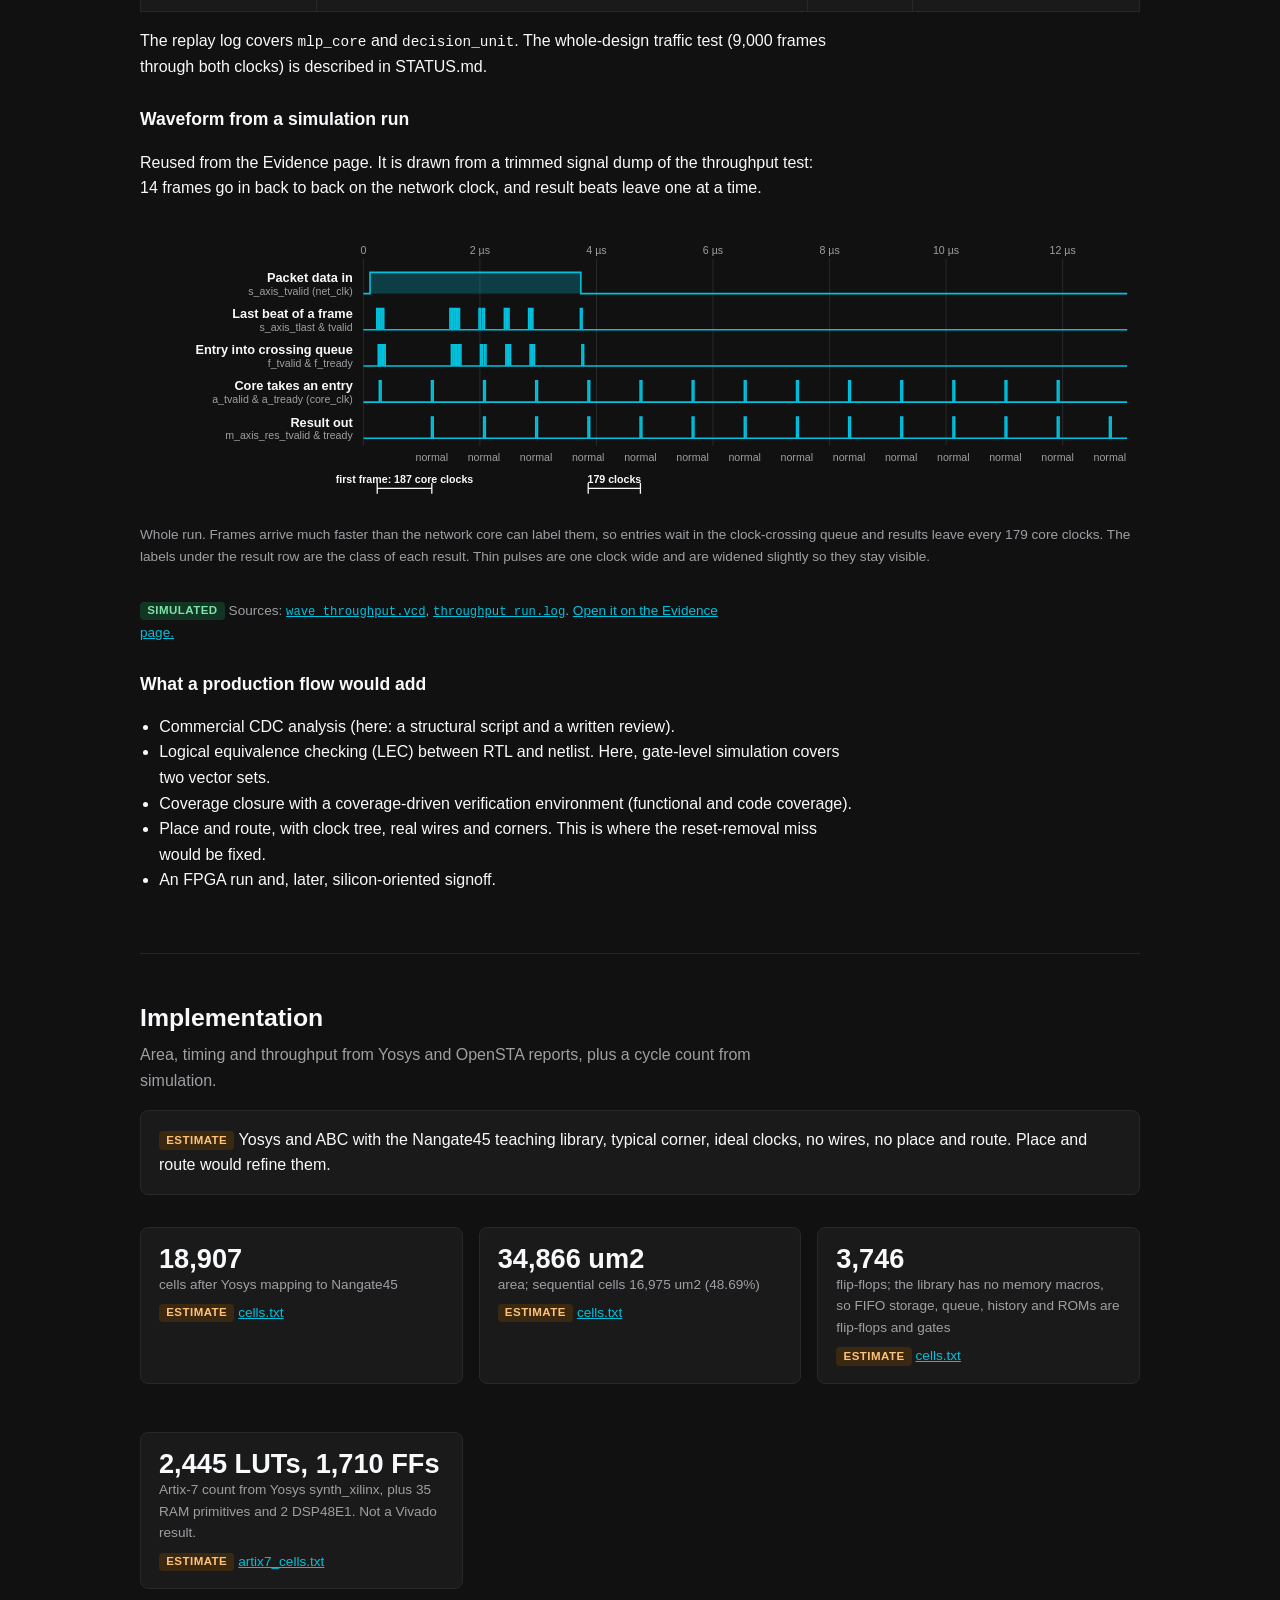
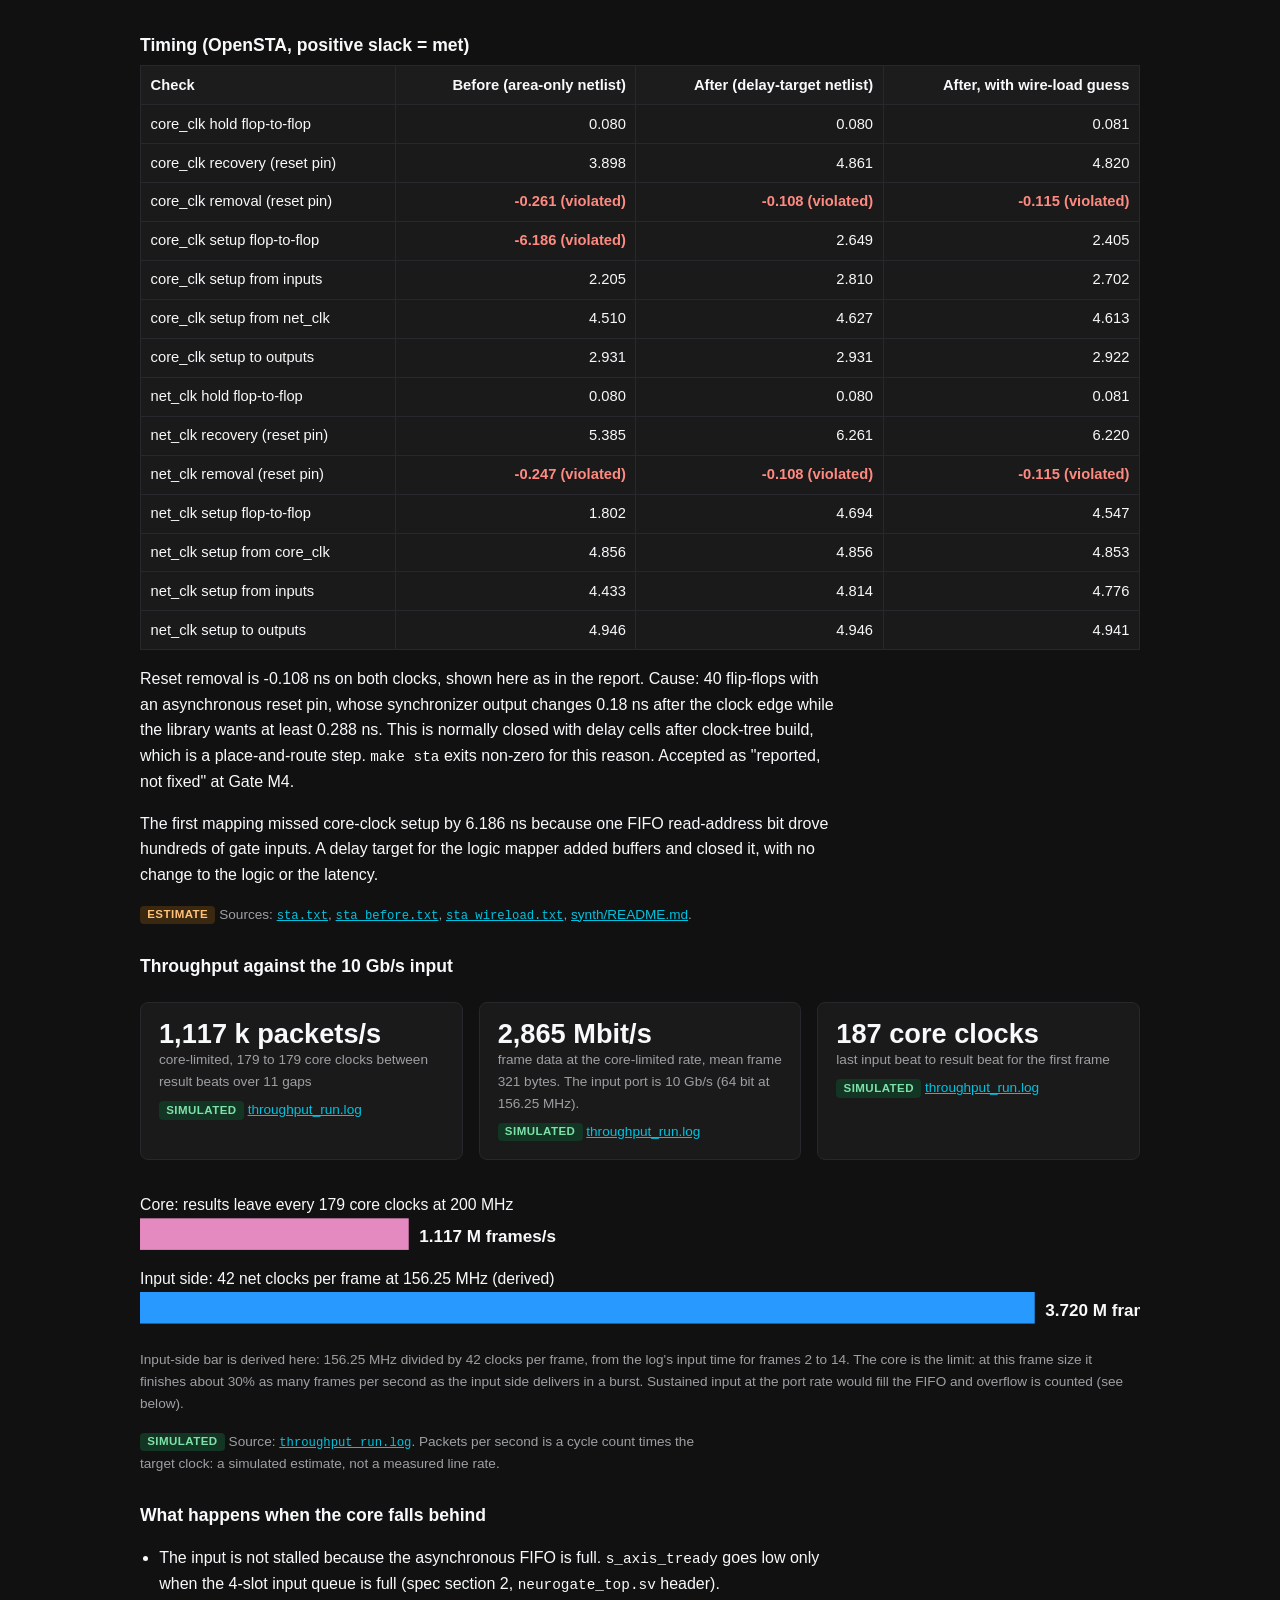
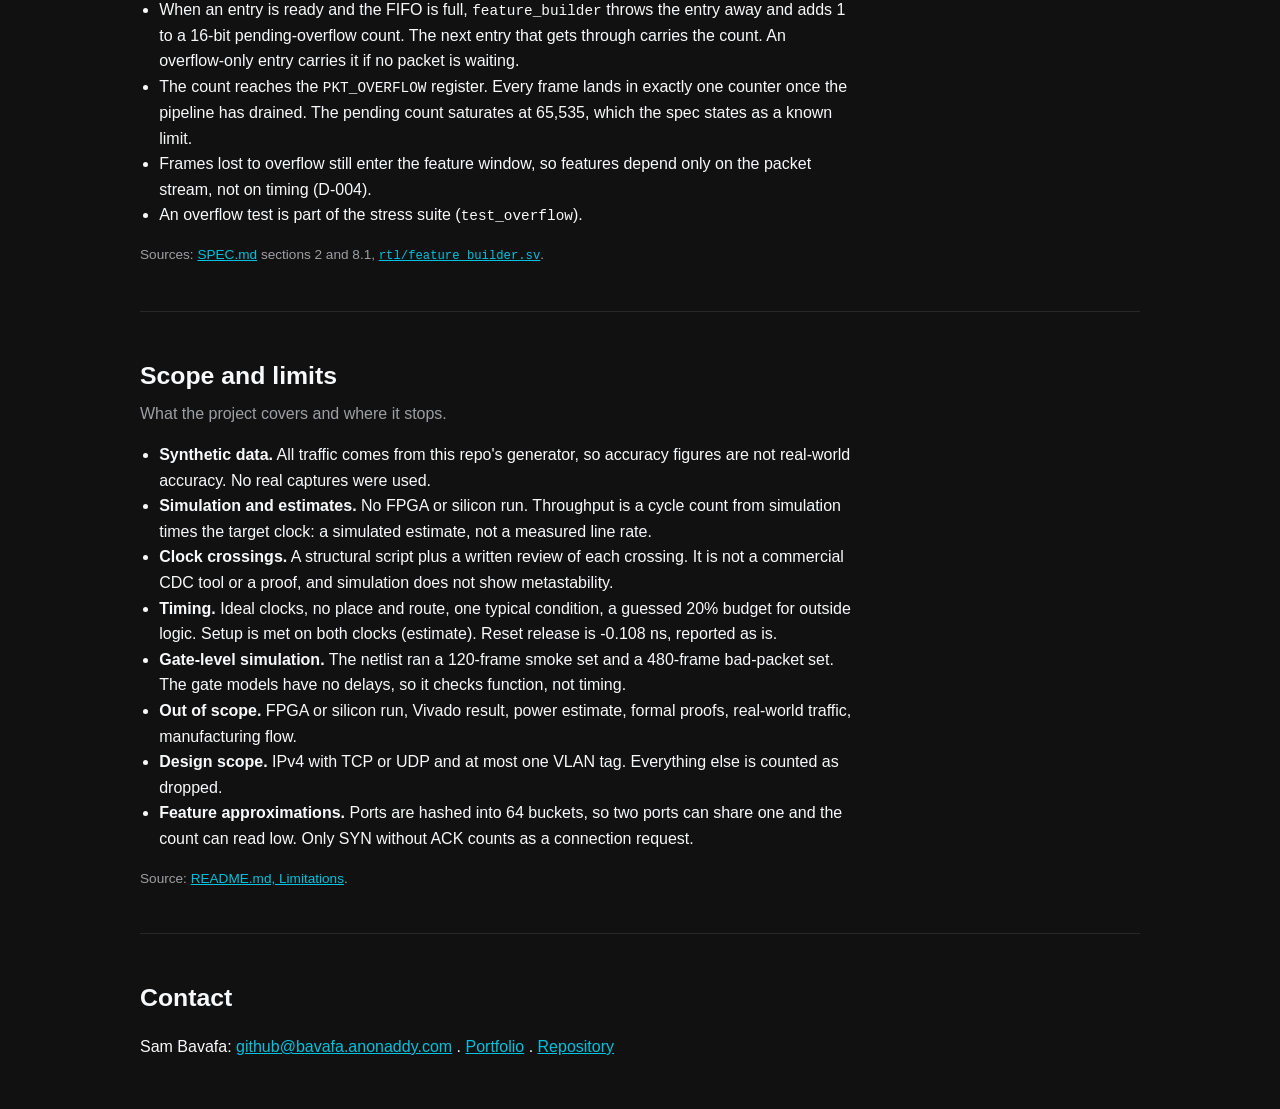
==== commit 1fce3e21: "Site: problem-first opening, remove findings and decisions sections, plain milestones Hero now state" ====
--- a/site/index.html
+++ b/site/index.html
@@ -3,7 +3,7 @@
 <head>
 <meta charset="utf-8">
 <meta name="viewport" content="width=device-width, initial-scale=1">
-<title>NeuroGate case study: AI-built packet-classification IP block</title>
+<title>NeuroGate case study: packet-classification hardware block with a tiny neural network</title>
 <meta name="description" content="A SystemVerilog packet pipeline with a small int8 neural network, built with a multi-agent AI flow and verified in simulation. All traffic is synthetic. Nothing ran on silicon or FPGA.">
 <link rel="stylesheet" href="css/style.css">
 </head>
@@ -12,7 +12,7 @@
 <nav class="top" aria-label="Sections">
   <ul id="menu">
     <li><a href="#top">Overview</a></li>
-    <li><a href="#why">Why</a></li>
+    <li><a href="#why">What was built</a></li>
     <li><a href="#how">How it was built</a></li>
     <li><a href="#arch">Architecture</a></li>
     <li><a href="#follow">Follow a packet</a></li>
@@ -27,9 +27,9 @@
 
 <header class="hero" id="top">
   <div class="wrap">
-    <h1>NeuroGate: an AI-built packet-classification IP block, verified in simulation.</h1>
-    <p class="by">Built by Sam Bavafa (M.Sc. Electrical Engineering), in a weekend (Nov 13 to 15, 2026), using a multi-agent AI flow.</p>
-    <p>This project shows AI-assisted engineering on a packet-processing block: Claude Code writes the RTL and tests, OpenAI Codex reviews, and Sam directs the work and approves each milestone.</p>
+    <h1>A small hardware block that labels network packets</h1>
+    <p><b>The problem.</b> Network attacks such as port scans and SYN floods are commonly detected in software, after packets have been received and queued. A port scan is one machine probing many ports to find open ones. A SYN flood is a burst of connection requests that are never finished, meant to overload a server. SYN, short for synchronize, is the first message of a connection. Putting small ML models in the packet path is an active direction for SmartNICs and DPUs.</p>
+    <p><b>The approach.</b> NeuroGate is a hardware design, written in SystemVerilog (a language for describing digital circuits), that reads each network packet and labels it normal, port scan or SYN flood. A tiny neural network with 8-bit integer weights makes the call from eight numbers about the packet and the recent traffic. This page collects the results. All of them come from simulation on synthetic data.</p>
     <p class="caveat">Scope: everything here is simulation or a tool estimate. Nothing ran on FPGA or silicon. All traffic is synthetic.</p>
     <div class="btns">
       <a class="btn primary" href="#follow">Follow one packet</a>
@@ -43,77 +43,38 @@
 <main id="main" class="wrap">
 
 <section id="why">
-  <h2>Why this problem</h2>
-  <p class="lede">Classify each packet in the data path with a small neural network, instead of in software.</p>
-  <p>Putting small ML models in the packet path is an active direction for SmartNICs and DPUs. NeuroGate is a small working example of that idea.</p>
+  <h2>What was built</h2>
   <p>The model is small on purpose: 8 inputs, 16 hidden units, 3 outputs, int8 weights. The block labels each packet as <b>normal</b>, <b>port scan</b> or <b>SYN flood</b> and reports a confidence margin. The point of the project is the whole path at small scale: AXI-Stream input, header parsing, feature extraction over a sliding window, a clock-domain crossing, fixed-point inference, flow control, counters and an AXI-Lite register interface. All of it is checked against a Python reference model.</p>
 </section>
 
 <section id="how">
   <h2>How it was built with AI</h2>
-  <p class="lede">Four roles, one human. The AI agents wrote the RTL and the tests. Sam directed the work and approved every gate.</p>
+  <p class="lede">Built with a multi-agent flow. Claude Code builds each milestone, OpenAI Codex reviews it, and the engineer sets the scope and design decisions and approves each milestone before the next one starts.</p>
 
   <figure>
     <svg class="flow" viewBox="0 0 960 250" role="img" aria-labelledby="flow-t flow-d">
       <title id="flow-t">Multi-agent build flow</title>
-      <desc id="flow-d">A planning agent writes the task list. Claude Code builds RTL, tests and the Python model. OpenAI Codex reviews each milestone read-only and writes findings to a separate file. Claude Code closes the findings. A human approves the milestone gate. The loop repeats for milestones M1 to M5.</desc>
+      <desc id="flow-d">A planning agent writes the task list. Claude Code builds RTL, tests and the Python model. OpenAI Codex reviews each milestone read-only and writes findings to a separate file. Claude Code closes the findings. The engineer approves each milestone. The loop repeats for milestones M1 to M5.</desc>
       <defs><marker id="ah" viewBox="0 0 10 10" refX="9" refY="5" markerWidth="7" markerHeight="7" orient="auto"><path d="M0,0 L10,5 L0,10 z" style="fill:var(--muted);stroke:none"/></marker></defs>
-      <rect x="20" y="90" width="190" height="80" rx="8"/><text class="h" x="115" y="120" text-anchor="middle">Planning agent</text><text x="115" y="140" text-anchor="middle">writes TASKS.md</text><text x="115" y="156" text-anchor="middle">runs milestone gates</text>
+      <rect x="20" y="90" width="190" height="80" rx="8"/><text class="h" x="115" y="120" text-anchor="middle">Planning agent</text><text x="115" y="140" text-anchor="middle">writes the task list,</text><text x="115" y="156" text-anchor="middle">checks each milestone</text>
       <rect x="270" y="90" width="190" height="80" rx="8"/><text class="h" x="365" y="120" text-anchor="middle">Claude Code (builder)</text><text x="365" y="140" text-anchor="middle">RTL, tests, model,</text><text x="365" y="156" text-anchor="middle">scripts, docs</text>
       <rect x="520" y="90" width="200" height="80" rx="8"/><text class="h" x="620" y="120" text-anchor="middle">OpenAI Codex (reviewer)</text><text x="620" y="140" text-anchor="middle">read-only, writes a</text><text x="620" y="156" text-anchor="middle">findings file per milestone</text>
-      <rect class="human" x="780" y="90" width="160" height="80" rx="8"/><text class="h" x="860" y="120" text-anchor="middle">Human (Sam)</text><text x="860" y="140" text-anchor="middle">decides, approves</text><text x="860" y="156" text-anchor="middle">each gate, tags M1 to M5</text>
+      <rect class="human" x="780" y="90" width="160" height="80" rx="8"/><text class="h" x="860" y="120" text-anchor="middle">Engineer</text><text x="860" y="132" text-anchor="middle">sets scope and design</text><text x="860" y="148" text-anchor="middle">decisions, reviews and</text><text x="860" y="164" text-anchor="middle">approves each milestone</text>
       <path d="M210 130 H268" marker-end="url(#ah)"/><path d="M460 130 H518" marker-end="url(#ah)"/><path d="M720 130 H778" marker-end="url(#ah)"/>
       <path d="M620 172 V215 H365 V172" marker-end="url(#ah)"/><text x="492" y="208" text-anchor="middle" class="muted">builder closes findings</text>
-      <path d="M860 88 V40 H115 V88" marker-end="url(#ah)"/><text x="490" y="33" text-anchor="middle" class="muted">owner decisions override everything and are logged in DECISIONS.md</text>
+      <path d="M860 88 V40 H115 V88" marker-end="url(#ah)"/><text x="490" y="33" text-anchor="middle" class="muted">the engineer's decisions take priority and are logged in the repo</text>
     </svg>
     <figcaption>Roles as defined in the project's process rules. The reviewer is read-only. The builder may not edit the review files.</figcaption>
   </figure>
 
   <h3>Milestones</h3>
   <ol class="timeline" id="timeline">
-    <li><b>M1 Spec</b>SPEC, register map, scaffolding. Gate approved 2026-11-13 (D-010).</li>
-    <li><b>M2 Parsers</b>Traffic generator, feature model, parsers, queues. Gate approved 2026-11-13 (D-021).</li>
-    <li><b>M3 Network</b>Training, golden model, network core, decision unit. Gate approved 2026-11-14 (D-029).</li>
-    <li><b>M4 Full design</b>Top level, synthesis, gate-level simulation, timing. Gate approved 2026-11-14 (D-041).</li>
-    <li class="open"><b>M5 Docs</b>README, results page, clean-clone check. Final review and gate still open in the repo snapshot used here.</li>
+    <li><b>M1 Spec</b>Specification, register map and project scaffolding.</li>
+    <li><b>M2 Parsers</b>Traffic generator, feature model, parsers, input queues.</li>
+    <li><b>M3 Network</b>Training, golden model, network core, decision unit.</li>
+    <li><b>M4 Full design</b>Top level, synthesis, gate-level simulation, timing.</li>
+    <li class="open"><b>M5 Docs</b>README, results page, clean-clone check. Final review in progress.</li>
   </ol>
-  <p class="src"><span class="tag sim">repo record</span> Sources: <a href="https://github.com/bavafa/neurogate/blob/main/STATUS.md">STATUS.md</a> milestone table, <a href="https://github.com/bavafa/neurogate/blob/main/DECISIONS.md">DECISIONS.md</a> D-010, D-021, D-029, D-041.</p>
-
-  <h3>What the human decided, and what the AI wrote</h3>
-  <div class="grid2">
-    <div class="card"><b>Decided and approved by Sam</b>
-      <ul class="plain">
-        <li>Scope and the open design questions: 64-bit AXI-Stream input, 64-packet window, simulators, liberty file, queue placement (D-001a to D-001e).</li>
-        <li>Confidence stays a logit margin, not a probability; no softmax in RTL (D-002, D-026).</li>
-        <li>Each milestone gate M1 to M4 (D-010, D-021, D-029, D-041).</li>
-        <li>The 0.108 ns reset-removal miss is reported as "not done", not hidden and not fixed (D-041).</li>
-      </ul></div>
-    <div class="card"><b>Written by the AI agents</b>
-      <ul class="plain">
-        <li>All RTL (11 modules), cocotb tests, the Python model, scripts and docs: Claude Code.</li>
-        <li>Review findings: OpenAI Codex, read-only.</li>
-        <li>Task list and gate checks: planning agent.</li>
-        <li>The RTL and tests were generated by Claude Code and reviewed by OpenAI Codex, under Sam's direction.</li>
-      </ul></div>
-  </div>
-
-  <h3>Real review findings</h3>
-  <p>Only <code>reviews/M1-review.md</code> is in the public repo. For M2 to M5 the rows come from the builder's records in STATUS.md and DECISIONS.md, in the builder's wording.</p>
-  <div class="tablewrap"><table id="findings">
-    <thead><tr><th>Review</th><th>Finding</th><th>How it was closed</th><th>Source</th></tr></thead>
-    <tbody>
-<tr><td><b>M1</b><br><span class="rate">must fix</span></td><td>Counters update after queued entries finish, so their sum cannot always equal frames received. Soft-reset behaviour was undefined.</td><td>Reset precedence and accounting boundary written into the spec and register map. Equality now qualified (drained pipeline, no saturation).</td><td><a href="https://github.com/bavafa/neurogate/blob/main/reviews/M1-review.md">M1-review.md</a></td></tr>
-<tr><td><b>M1</b><br><span class="rate">must fix</span></td><td>The spec said the test set is never used for tuning, but the default confidence threshold came from the test-set table.</td><td>Threshold now chosen on a validation split from training data. The test set reports once (D-008).</td><td>M1-review.md, D-008</td></tr>
-<tr><td><b>M1</b><br><span class="rate">must fix</span></td><td><code>toolchain_check.sh</code> printed an Icarus error and still exited 0.</td><td>Script checks each command's exit code and output. Tested with a failing tool.</td><td>M1-review.md</td></tr>
-<tr><td><b>M1</b><br><span class="rate">should fix</span></td><td>Two STATUS claims had no saved evidence.</td><td>Marked "unverified, no saved output".</td><td>M1-review.md</td></tr>
-<tr><td><b>M2</b><br><span class="rate">must fix</span></td><td>Truncated-header behaviour was in the model and RTL but not in the spec.</td><td>Spec clarified, no RTL change. Owner confirmed at Gate M2.</td><td>D-020, D-021</td></tr>
-<tr><td><b>M2</b><br><span class="rate">must fix</span></td><td>"Parsers agree with Scapy on every frame" was too strong.</td><td>Reworded to the breakdown: 8,900 frames fully compared, 6 keep/drop only, 694 dropped by both.</td><td>STATUS.md, D-021</td></tr>
-<tr><td><b>M2</b><br><span class="rate">should fix</span></td><td>Handshake checks missed payload changes during a stall.</td><td>New monitor. No RTL bug found. It caught two planted faults and missed a third; STATUS says so.</td><td>STATUS.md</td></tr>
-<tr><td><b>M3</b><br><span class="rate">should fix</span></td><td>RTL was compared on 2,028 vectors, not on every test packet. (No must fix at M3.)</td><td><code>make test-full</code> replays all 8,347 packets twice: 0 mismatches.</td><td>STATUS.md, D-028</td></tr>
-<tr><td><b>M4</b><br><span class="rate">review item</span></td><td><code>clear_beats()</code> replaced the error list, so a running monitor stopped seeing protocol faults.</td><td>Fixed. A regression test fails on the old code.</td><td>D-040, <a href="https://github.com/bavafa/neurogate/blob/main/tb/evidence/clear_beats_monitor.log">log</a></td></tr>
-<tr><td><b>M4</b><br><span class="rate">review item</span></td><td>The timing script could pass with broken constraints.</td><td><code>make sta</code> now fails on constraint problems. Shown with a planted fault.</td><td>D-040, <a href="https://github.com/bavafa/neurogate/blob/main/synth/reports/sta_constraint_check.log">log</a></td></tr>
-<tr><td><b>M5</b><br><span class="rate">must fix, should fix</span></td><td>Some page values were typed by hand instead of read from logs. The replay log lacked provenance. Notes were out of step with the RTL.</td><td>The page reads the logs. Provenance line added. Notes corrected.</td><td>D-046</td></tr>
-    </tbody></table></div>
 </section>
 
 <section id="arch">
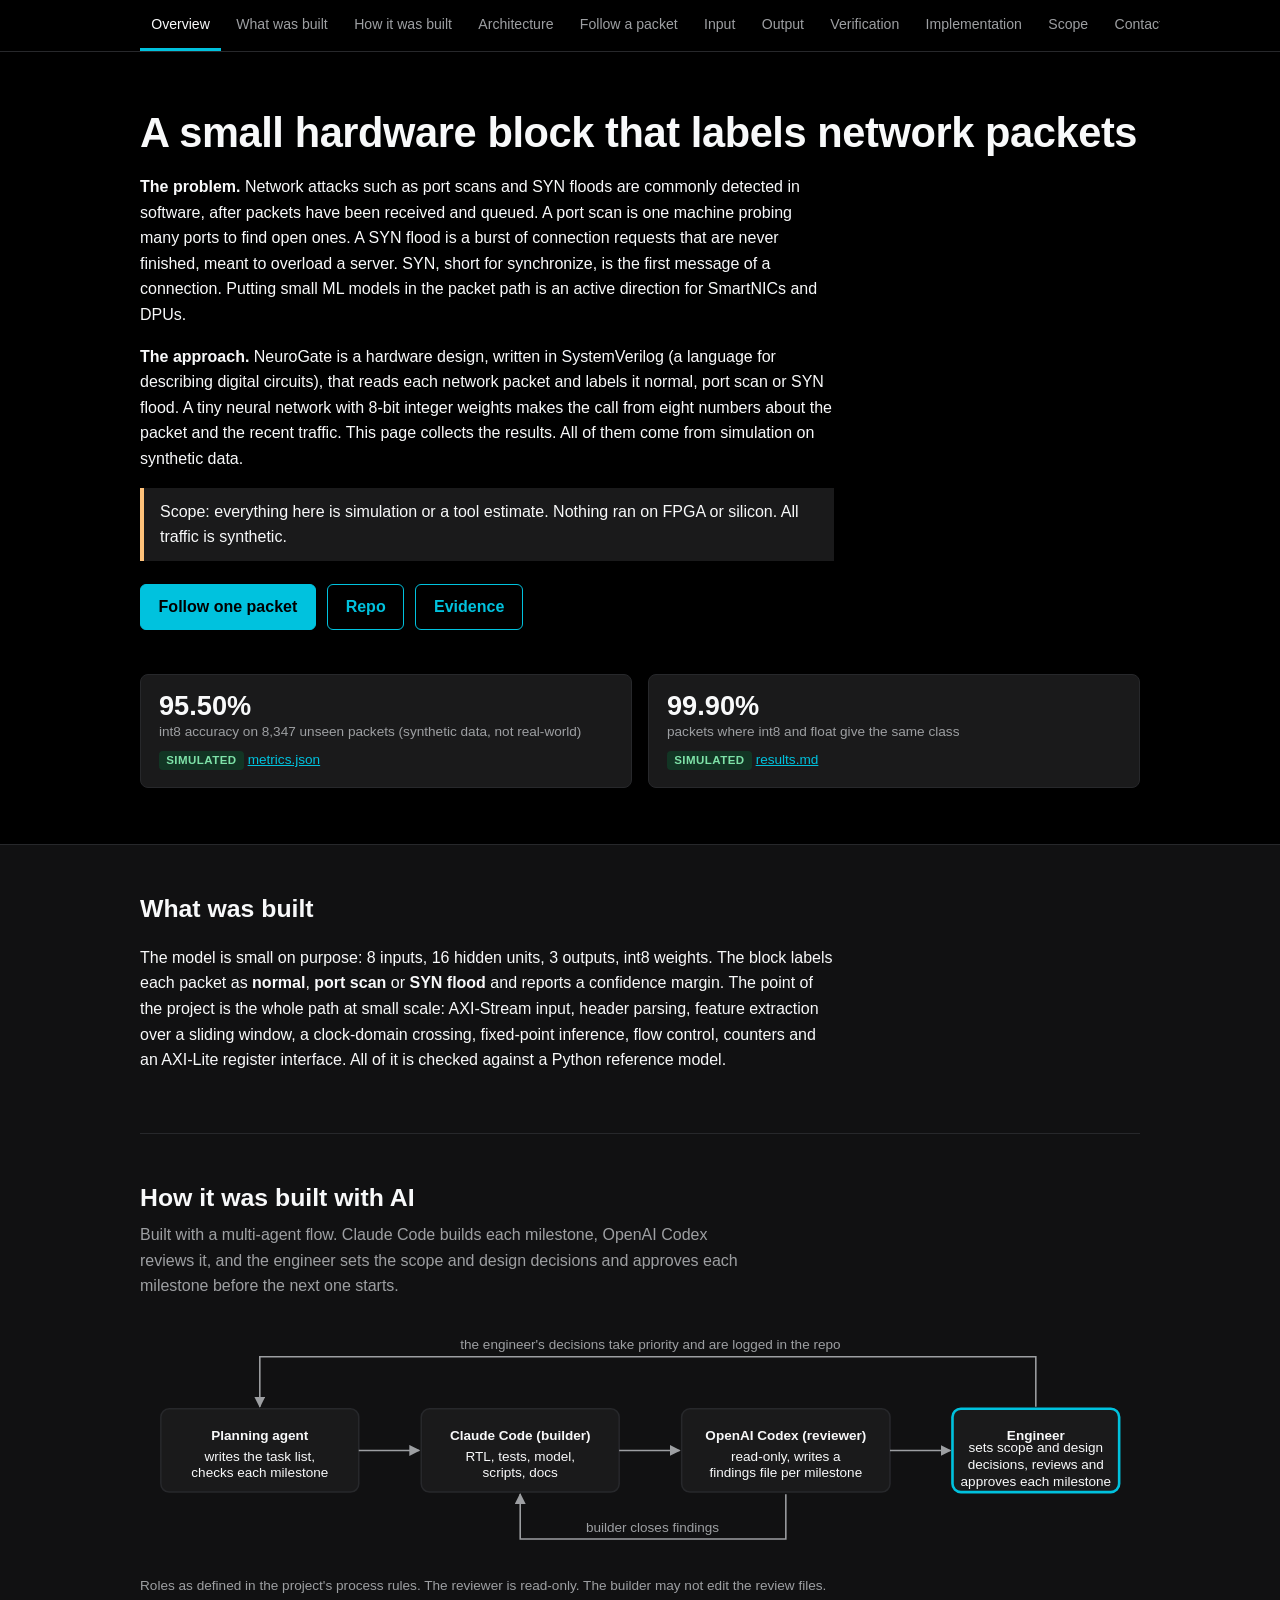
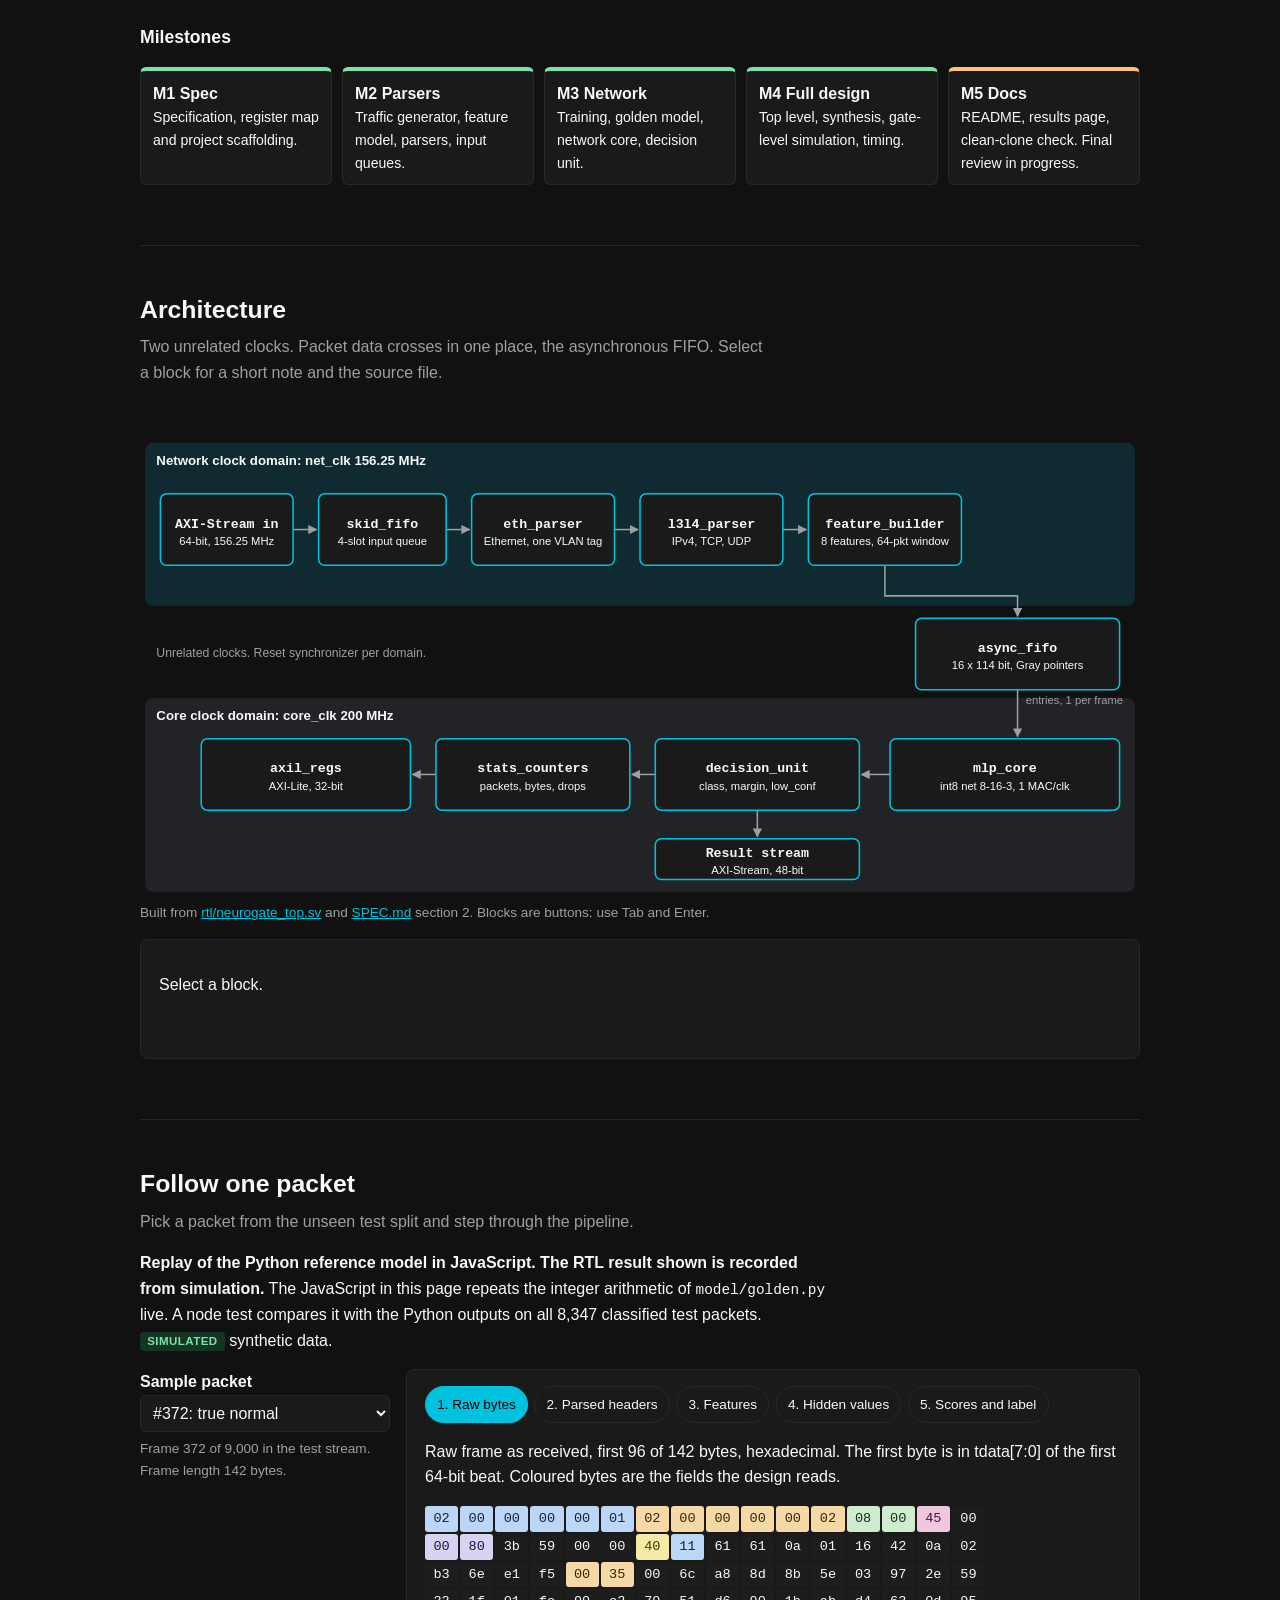
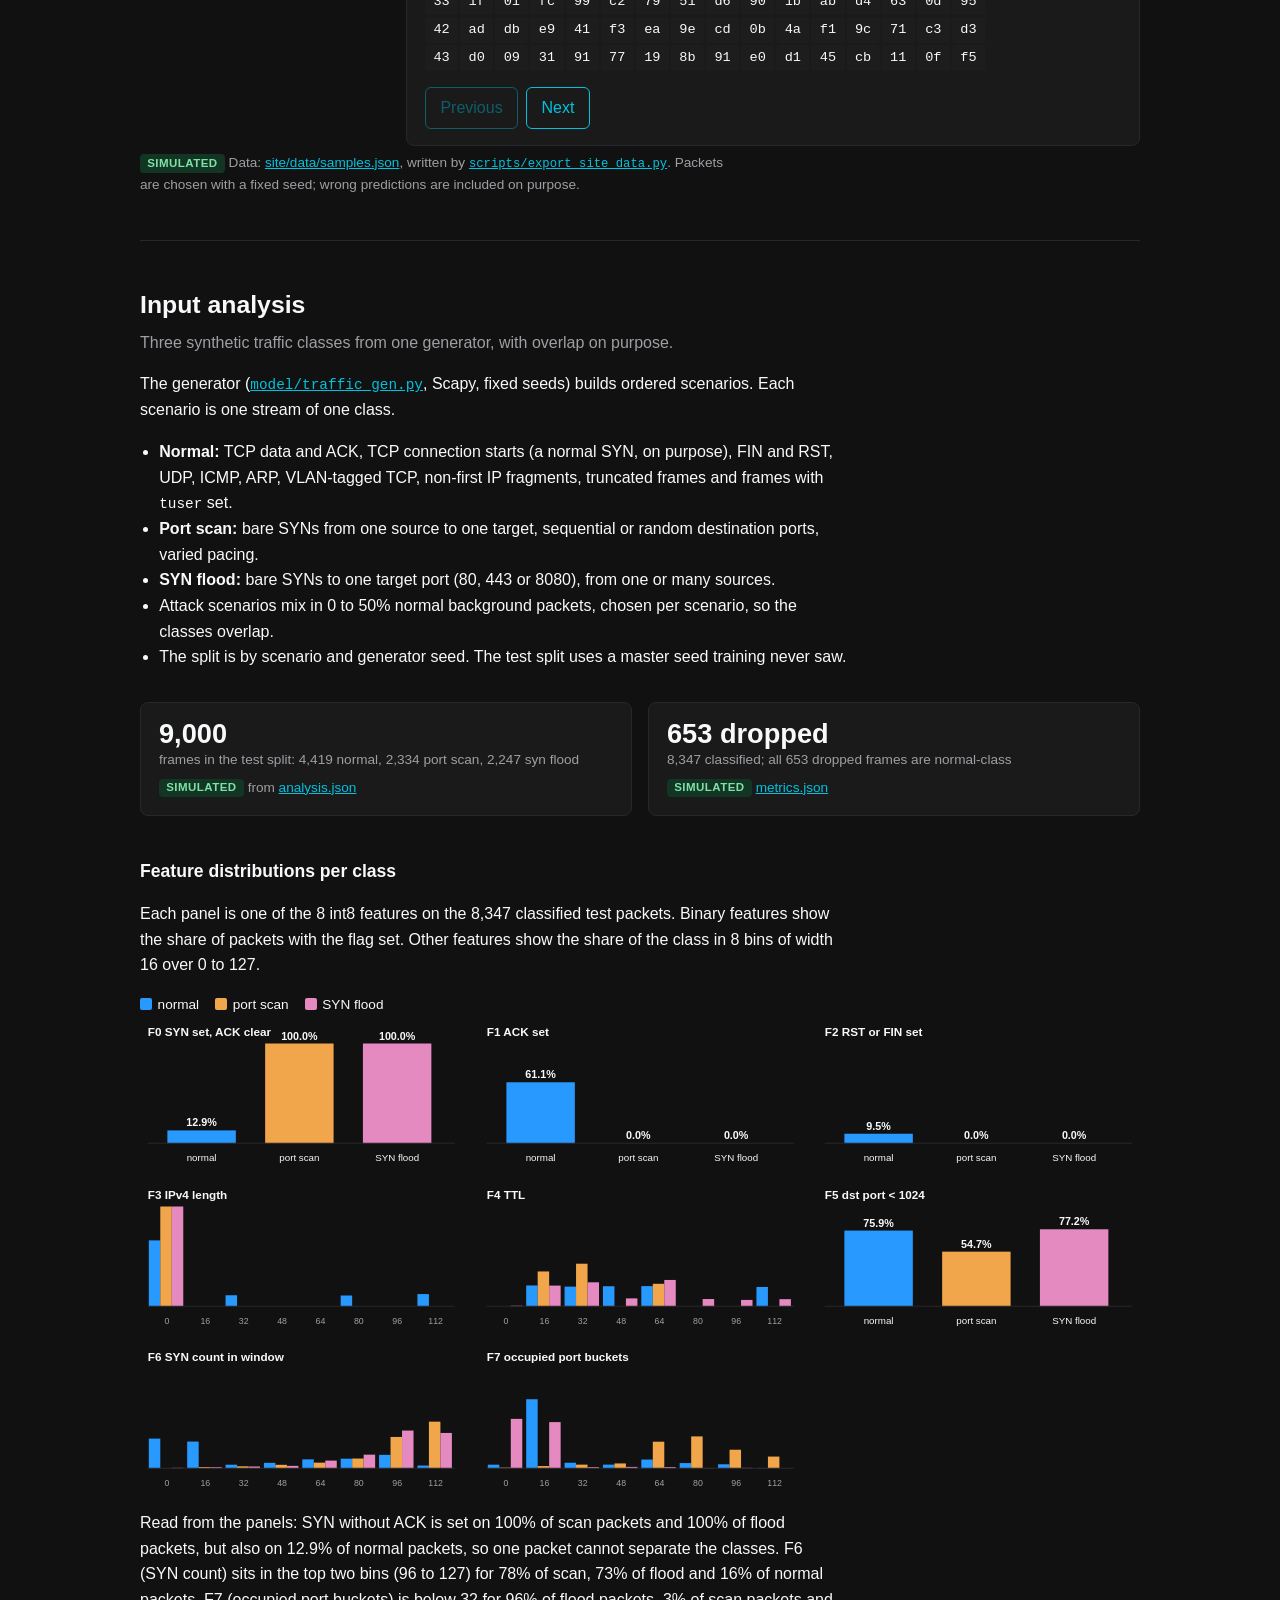
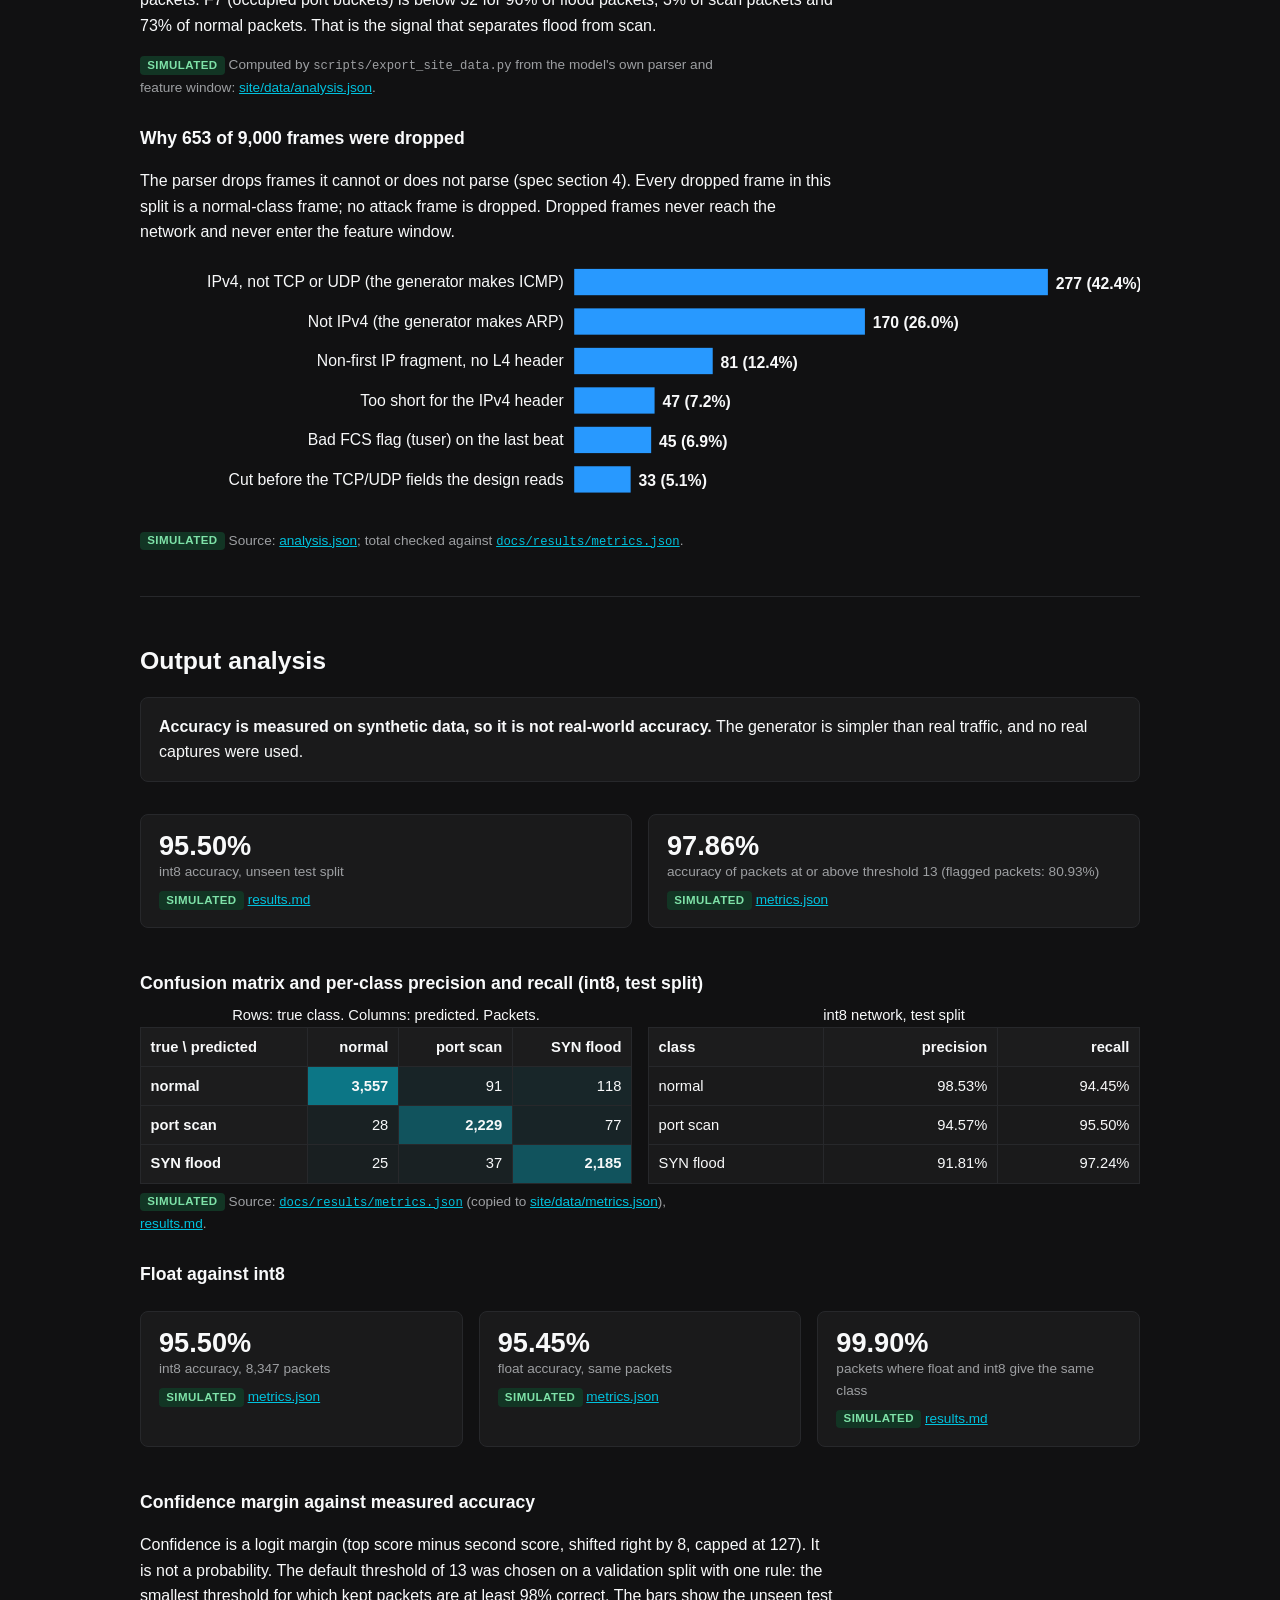
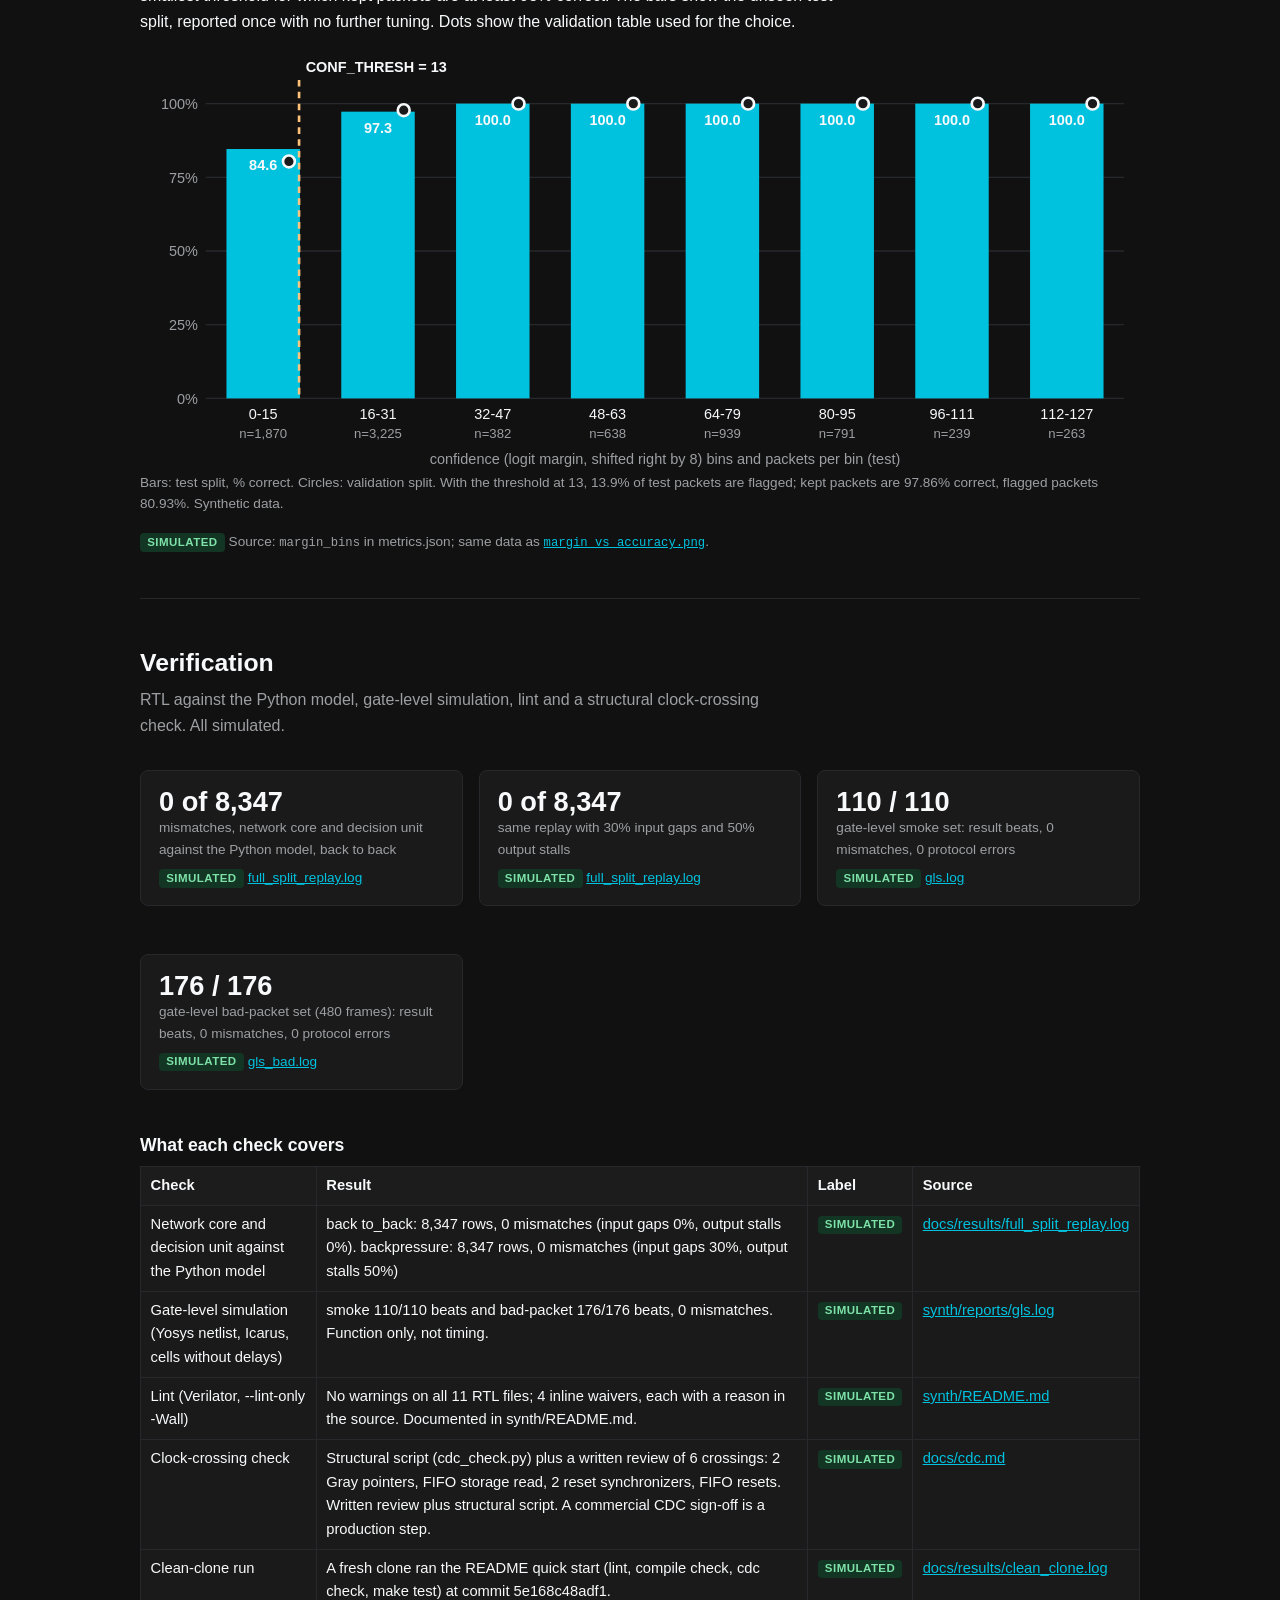
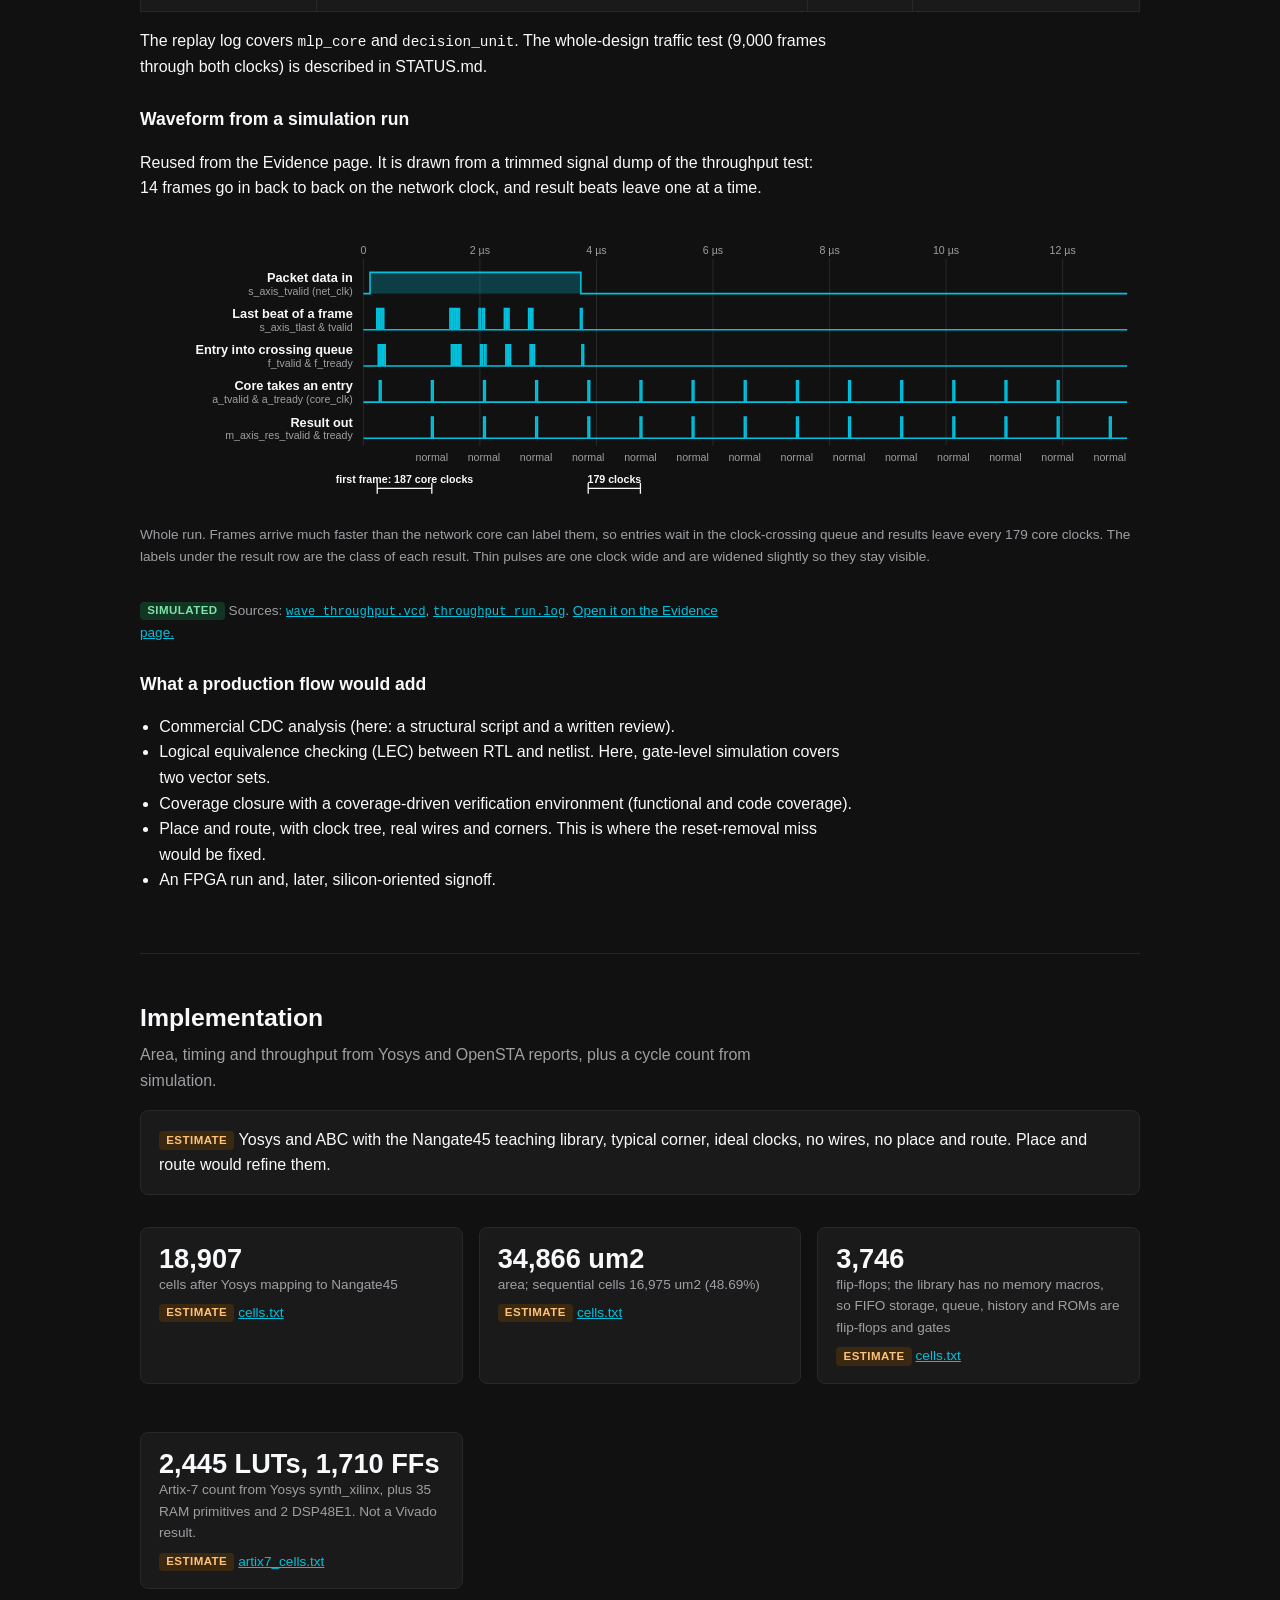
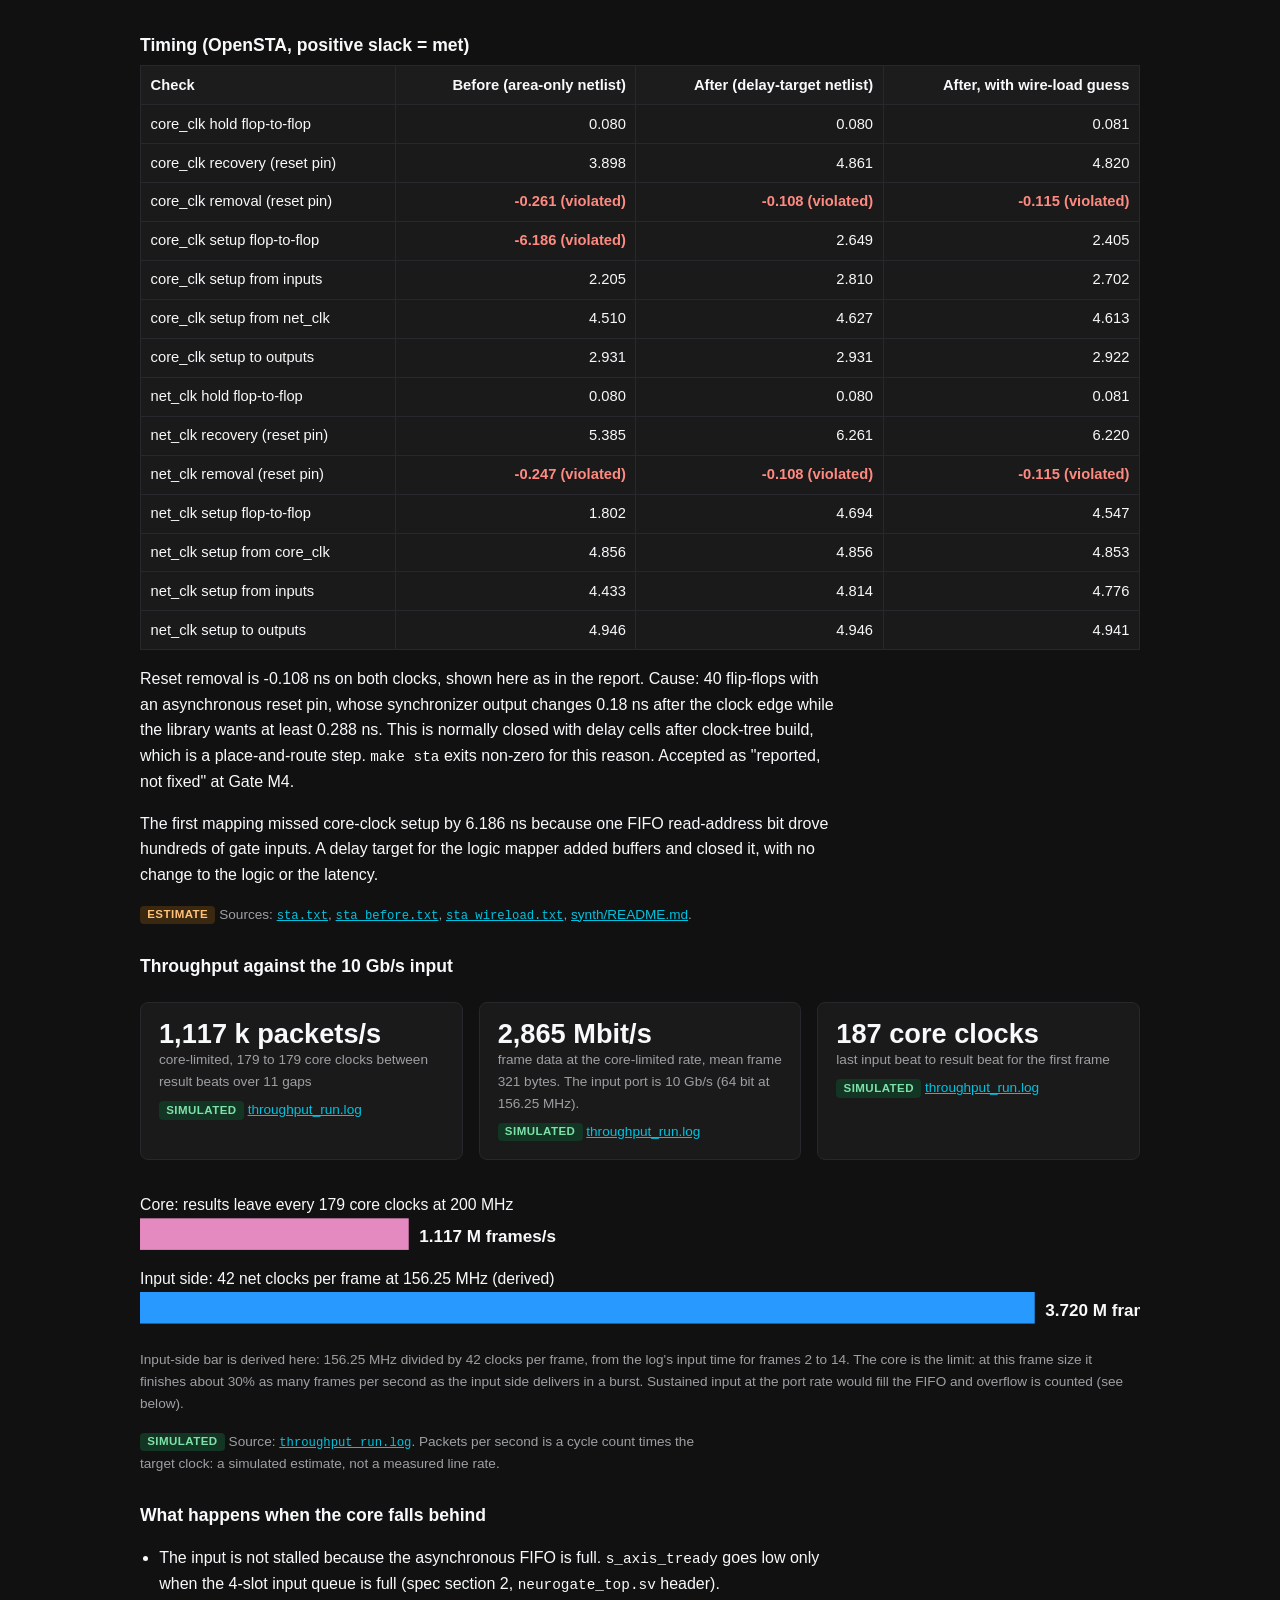
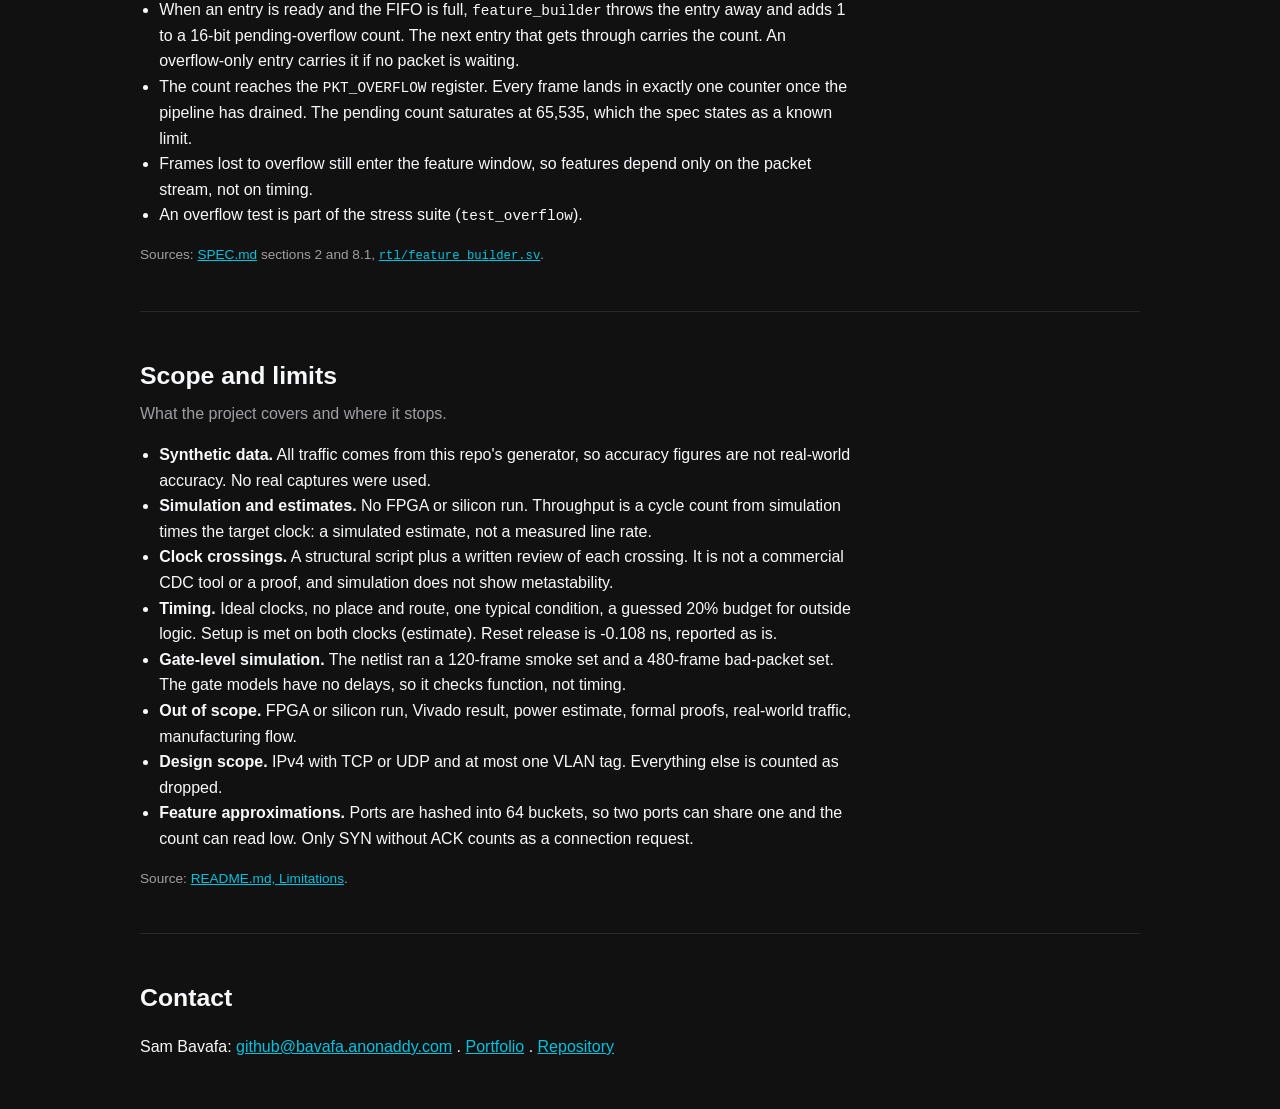
==== commit f9577f0f: "Site: drop internal decision IDs from page text D-004 (overflow note) and D-020 (parser note) mean n" ====
--- a/site/index.html
+++ b/site/index.html
@@ -196,7 +196,7 @@
     <li>The input is not stalled because the asynchronous FIFO is full. <code>s_axis_tready</code> goes low only when the 4-slot input queue is full (spec section 2, <code>neurogate_top.sv</code> header).</li>
     <li>When an entry is ready and the FIFO is full, <code>feature_builder</code> throws the entry away and adds 1 to a 16-bit pending-overflow count. The next entry that gets through carries the count. An overflow-only entry carries it if no packet is waiting.</li>
     <li>The count reaches the <code>PKT_OVERFLOW</code> register. Every frame lands in exactly one counter once the pipeline has drained. The pending count saturates at 65,535, which the spec states as a known limit.</li>
-    <li>Frames lost to overflow still enter the feature window, so features depend only on the packet stream, not on timing (D-004).</li>
+    <li>Frames lost to overflow still enter the feature window, so features depend only on the packet stream, not on timing.</li>
     <li>An overflow test is part of the stress suite (<code>test_overflow</code>).</li>
   </ul>
   <p class="src">Sources: <a href="https://github.com/bavafa/neurogate/blob/main/SPEC.md">SPEC.md</a> sections 2 and 8.1, <a href="https://github.com/bavafa/neurogate/blob/main/rtl/feature_builder.sv"><code>rtl/feature_builder.sv</code></a>.</p>
